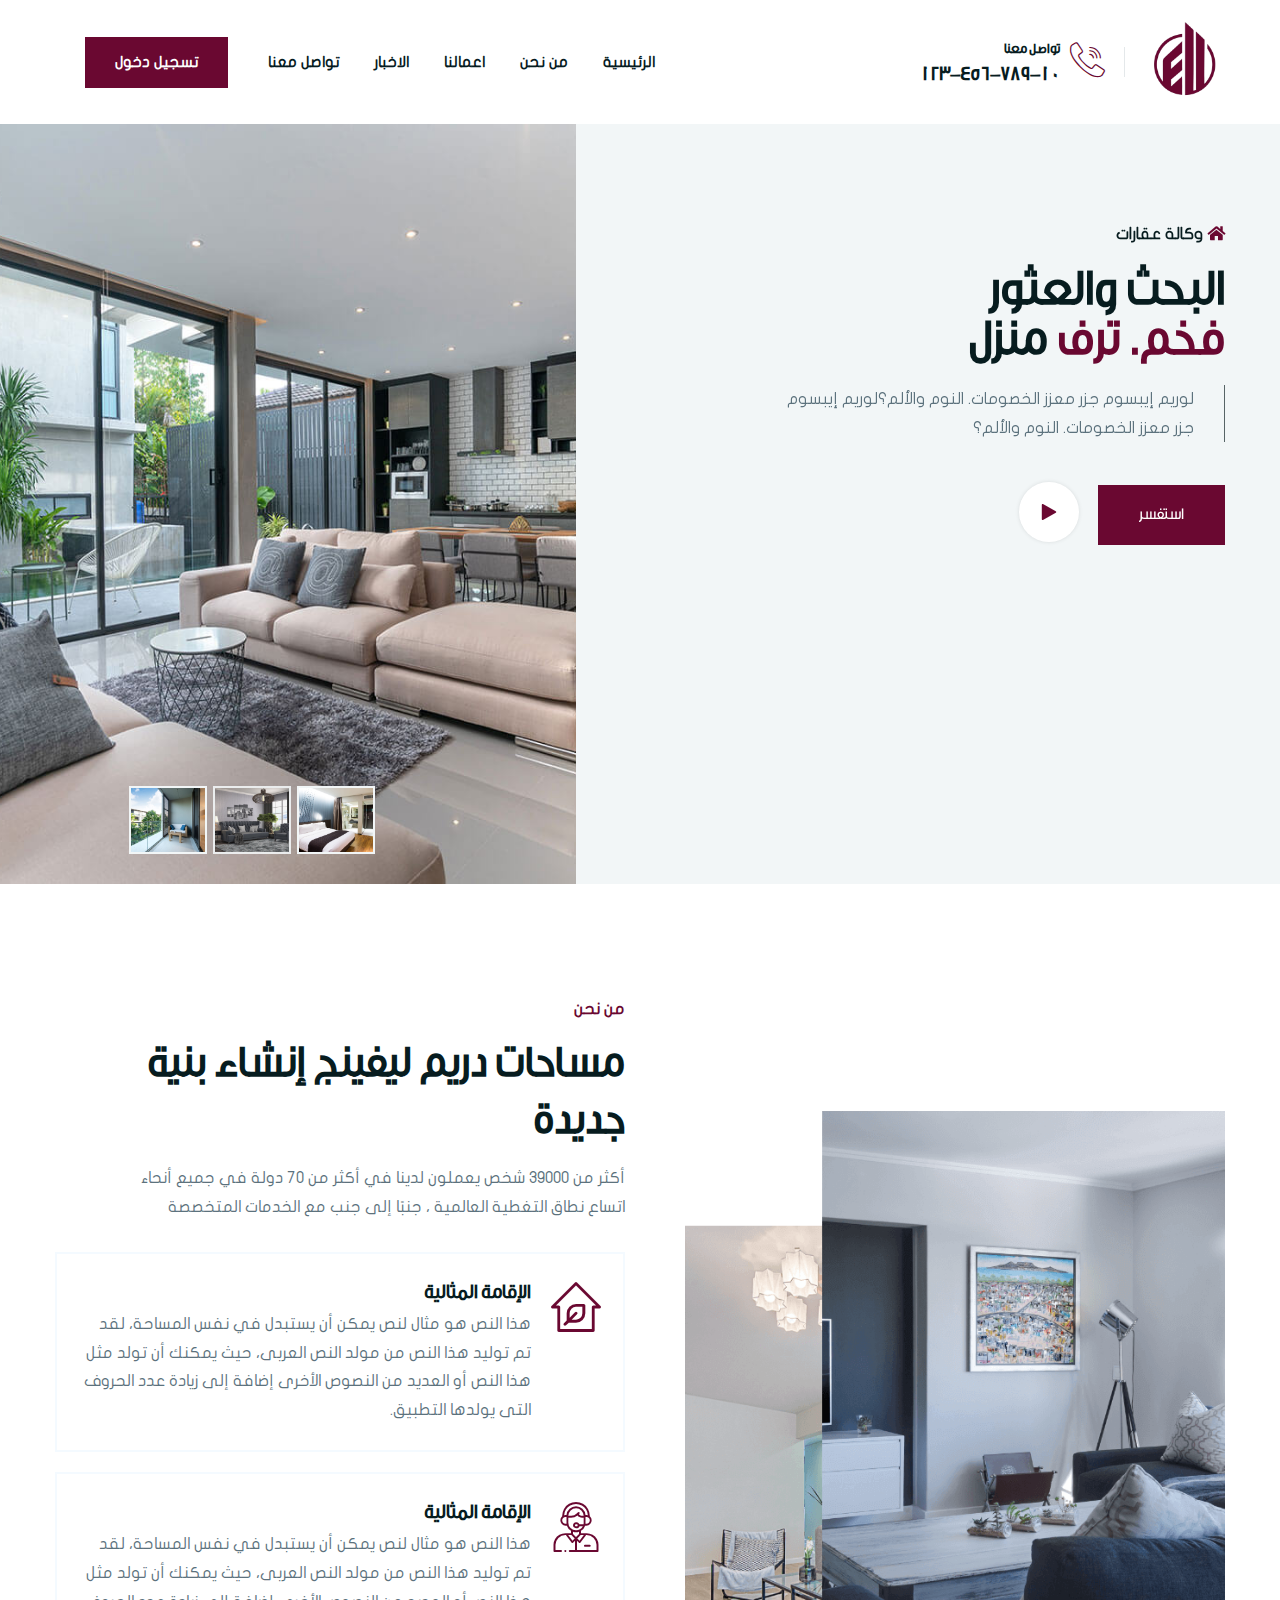
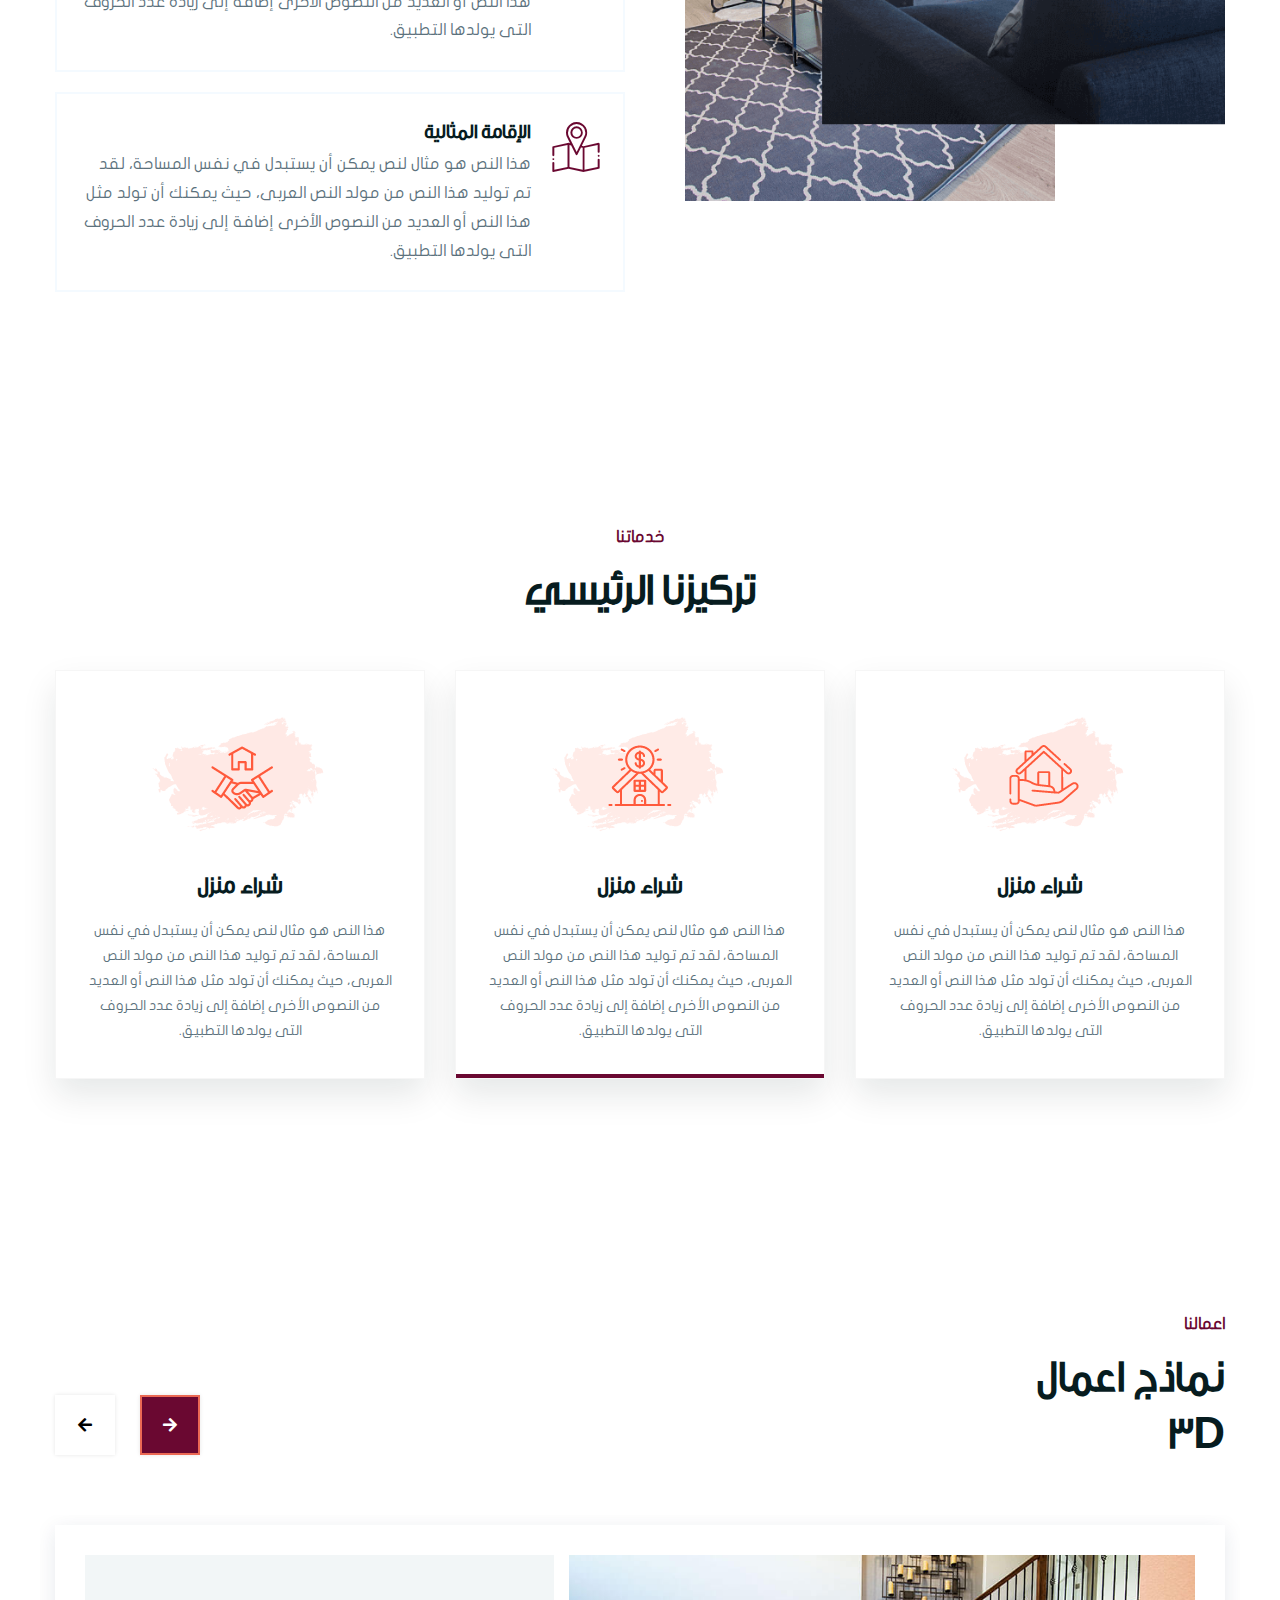
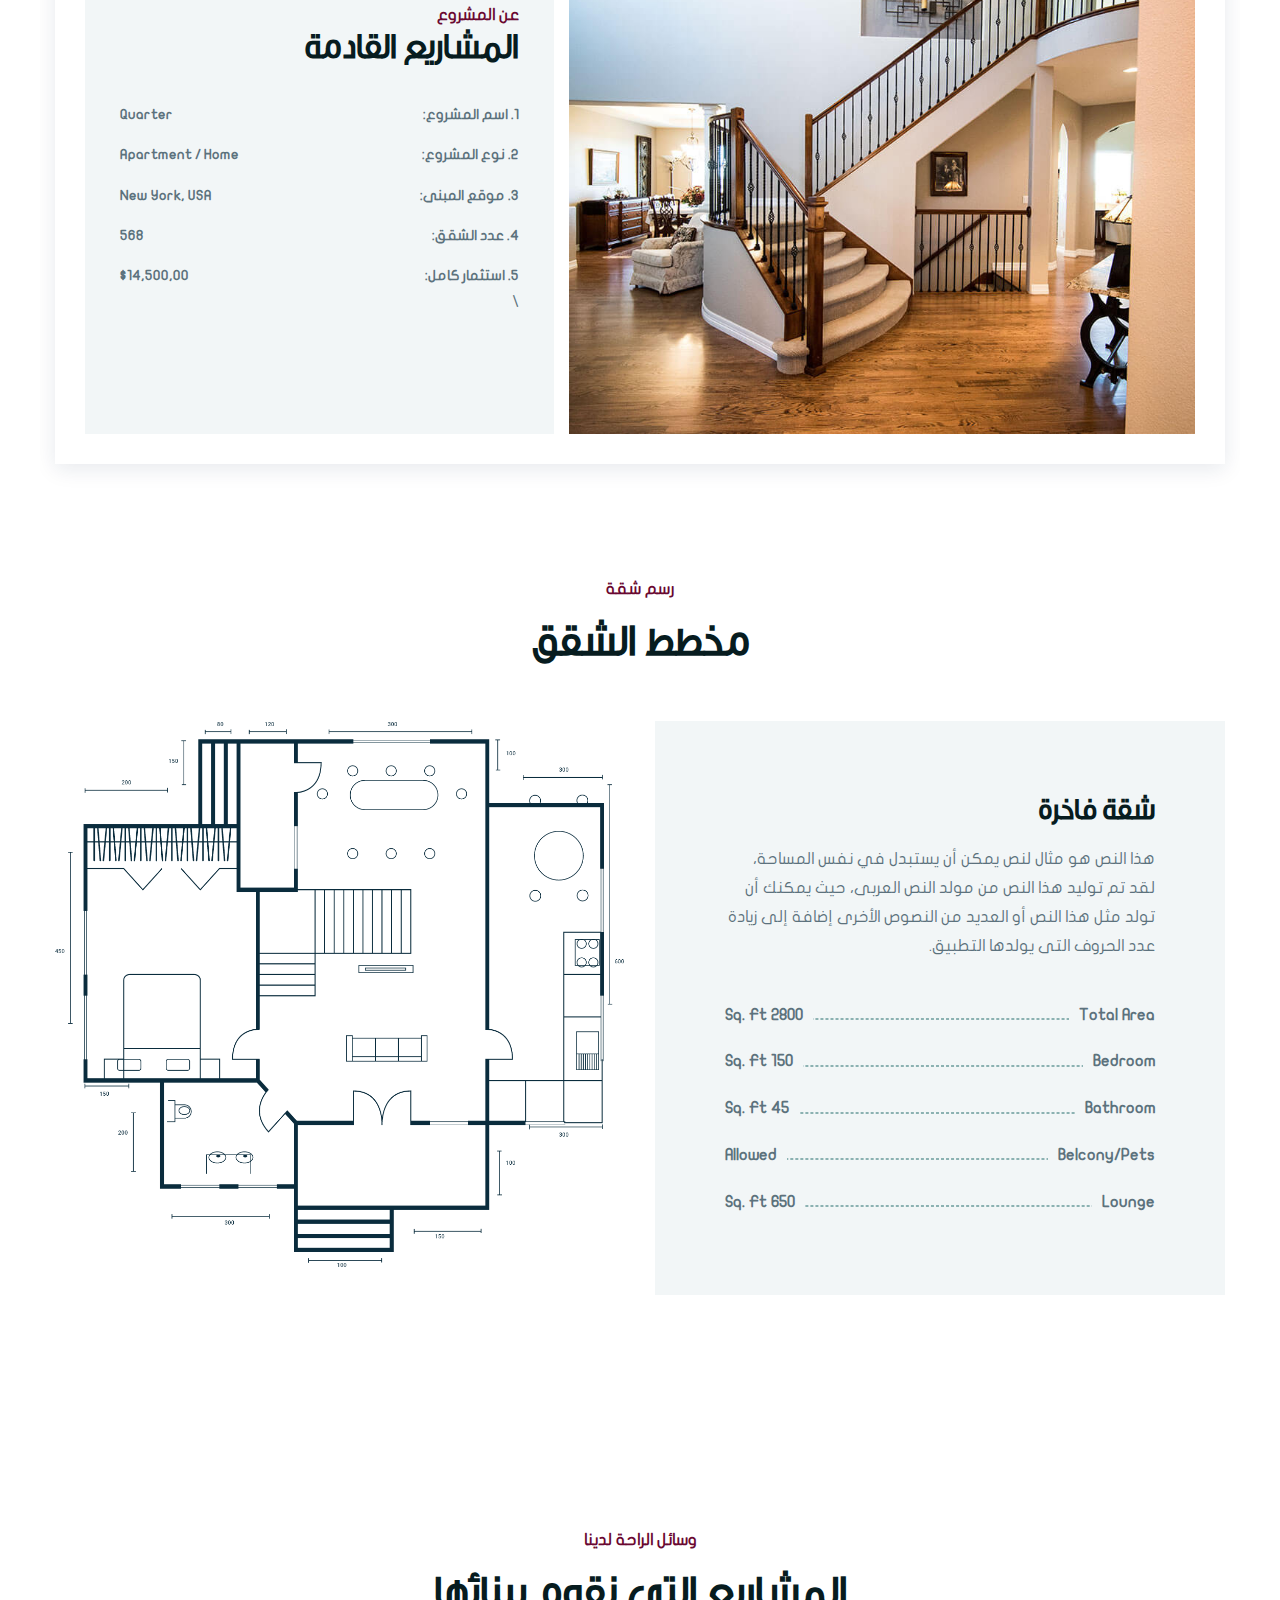
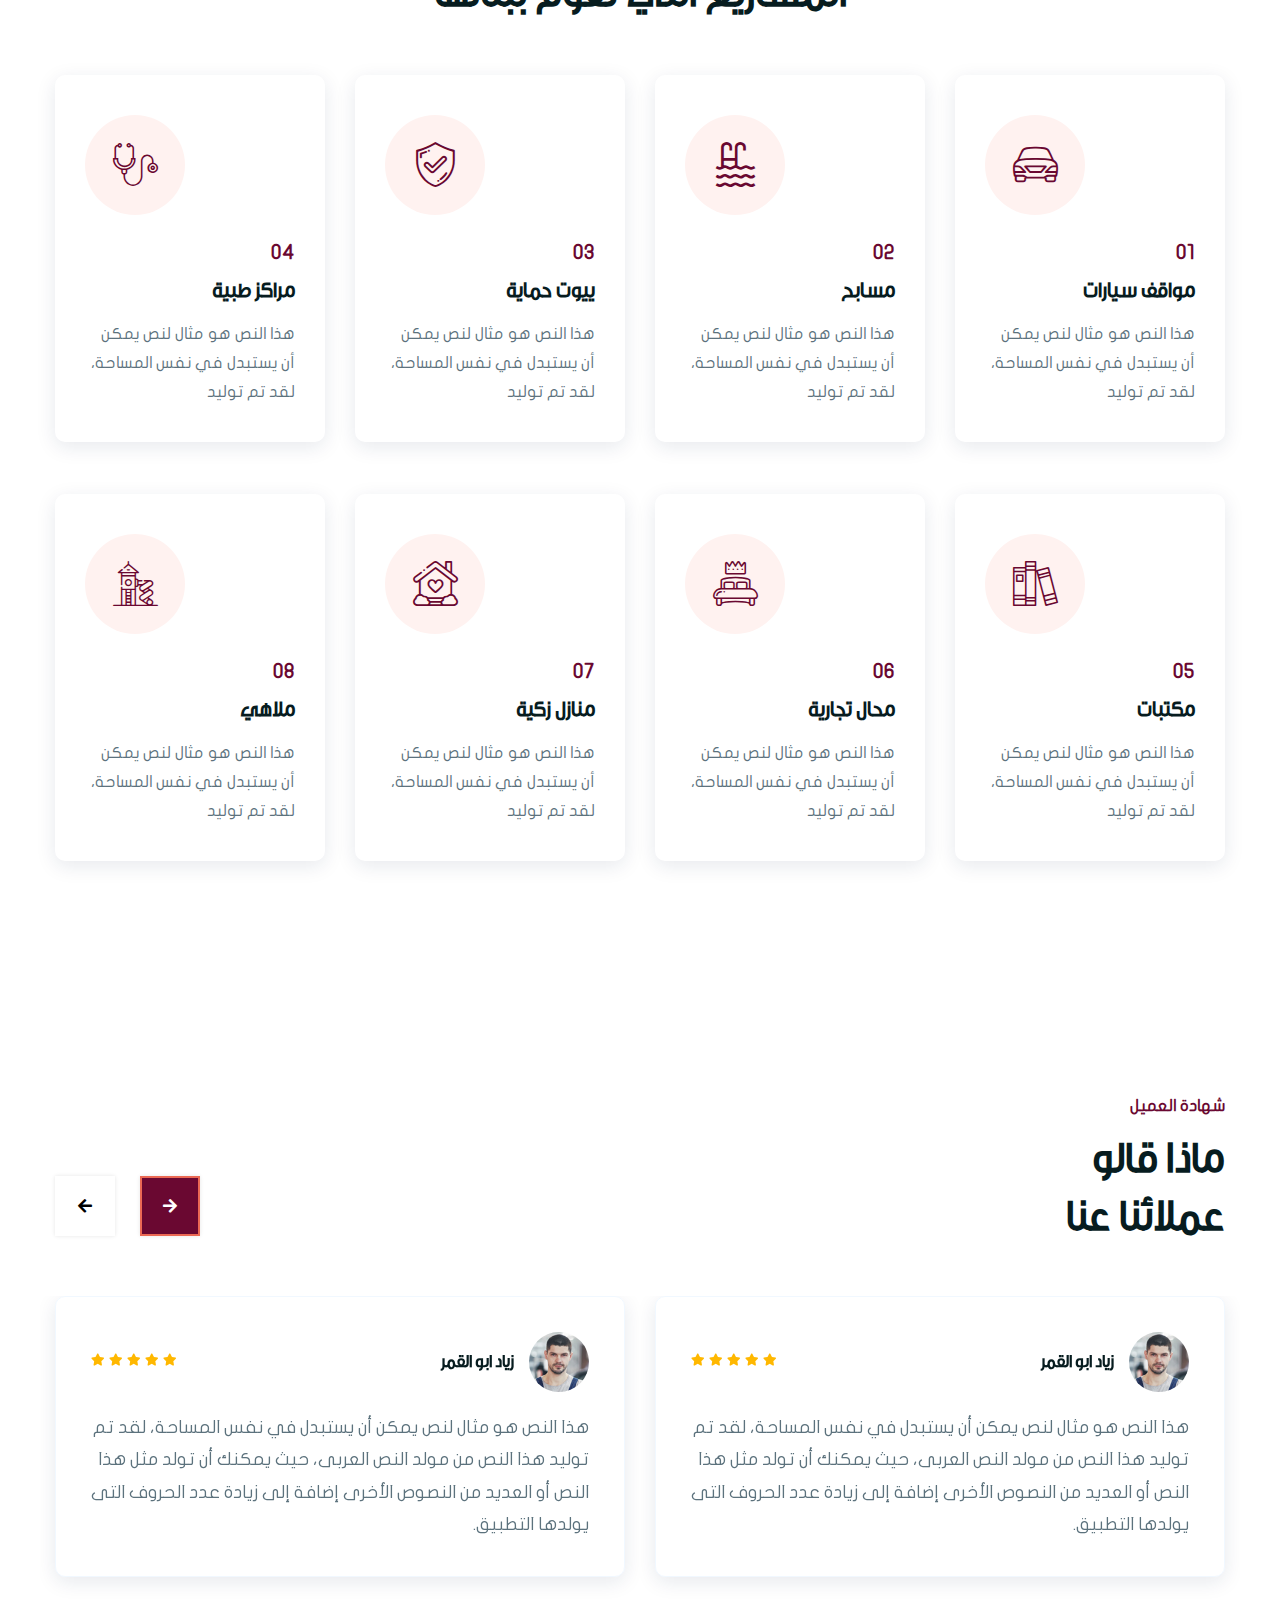
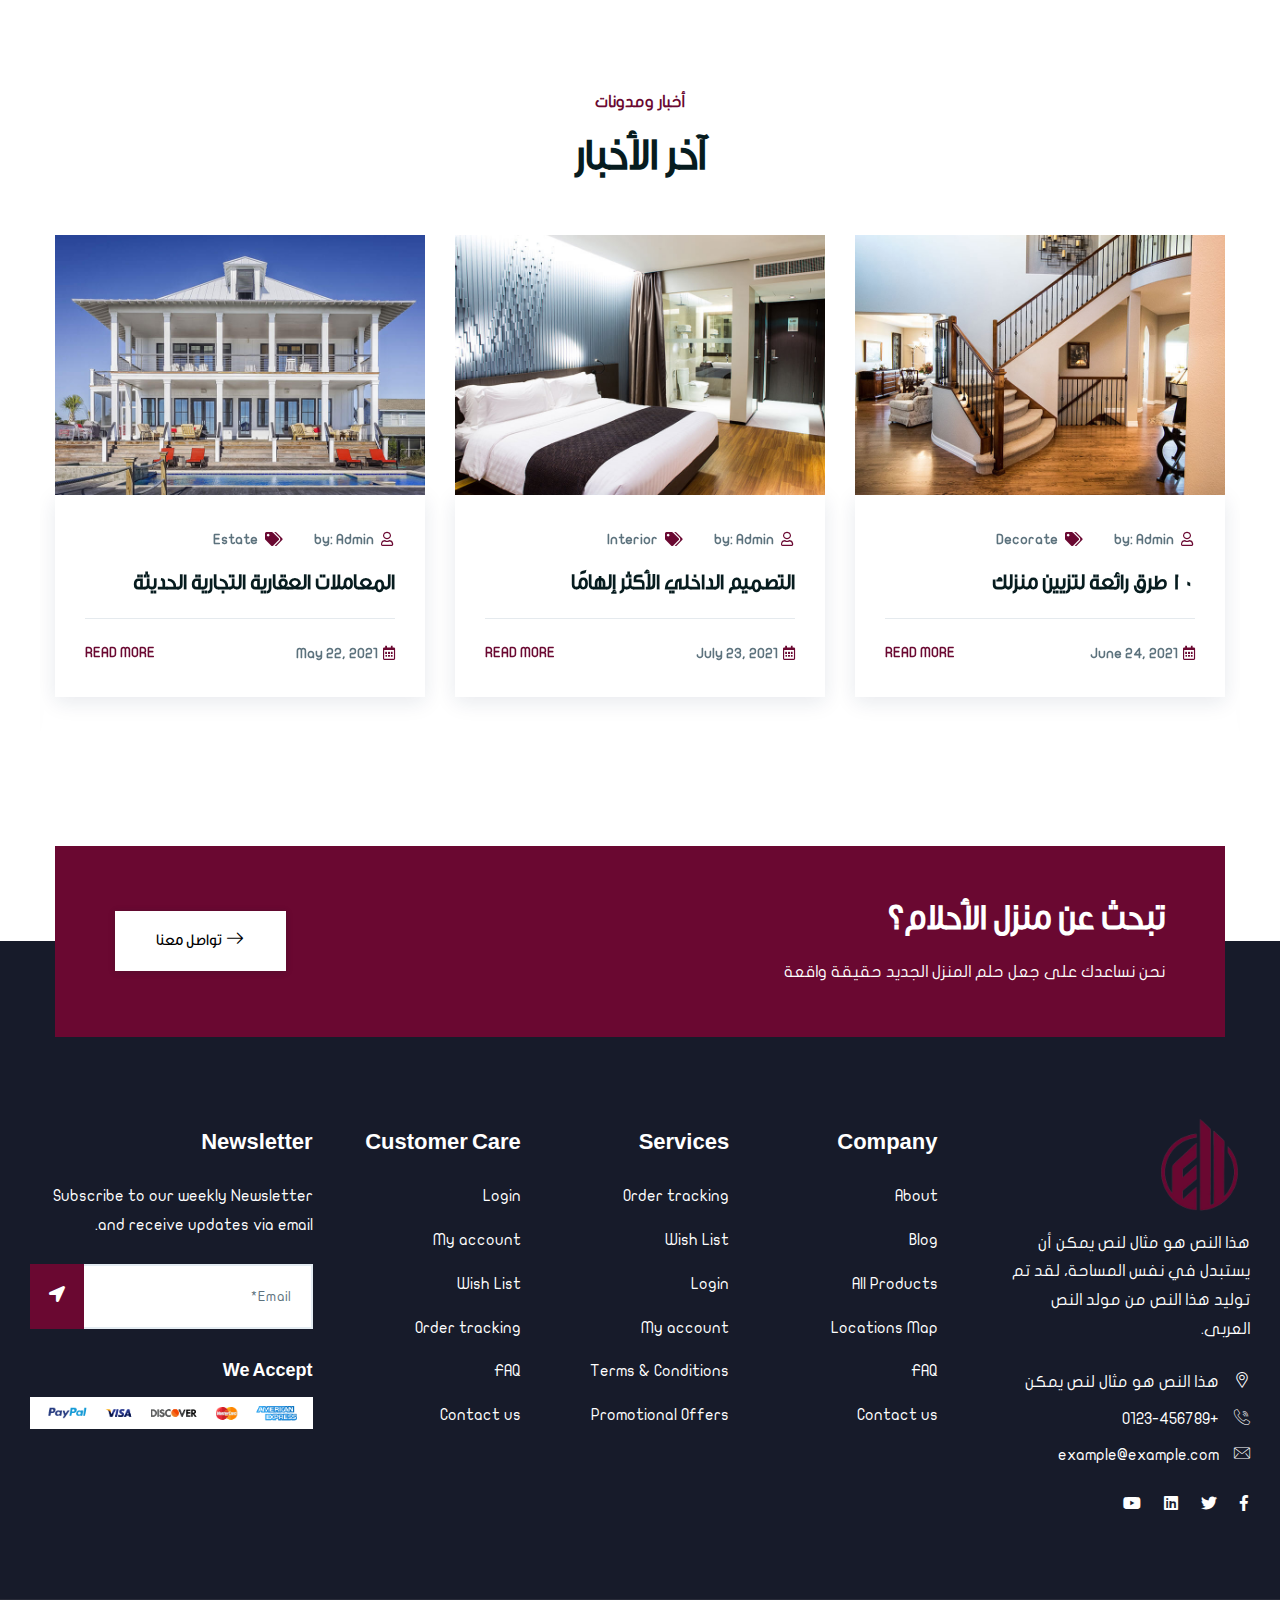
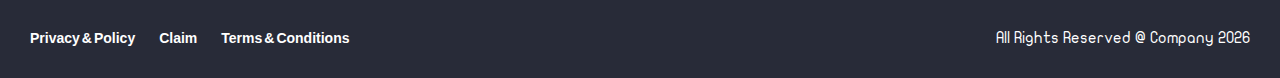
==== index.html @ 985ca004 "first commit" ====
<!doctype html>
<html class="no-js" lang="zxx">

<head>
    <meta charset="utf-8">
    <meta http-equiv="x-ua-compatible" content="ie=edge">
    <title>ادارة المشاريع الهندسية</title>
    <meta name="robots" content="noindex, follow" />
    <meta name="description" content="">
    <meta name="viewport" content="width=device-width, initial-scale=1, shrink-to-fit=no">

    <!-- Place favicon.png in the root directory -->
    <link rel="shortcut icon" href="img/logo.png" type="image/x-icon" />
    <!-- Font Icons css -->
    <link rel="stylesheet" href="css/font-icons.css">
    <!-- plugins css -->
    <link rel="stylesheet" href="css/plugins.css">
    <!-- Main Stylesheet -->
    <link rel="stylesheet" href="css/style.css">
    <!-- Responsive css -->
    <link rel="stylesheet" href="css/responsive.css">
</head>

<body>
    <!--[if lte IE 9]>
        <p class="browserupgrade">You are using an <strong>outdated</strong> browser. Please <a href="https://browsehappy.com/">upgrade your browser</a> to improve your experience and security.</p>
    <![endif]-->

    <!-- Add your site or application content here -->

<!-- Body main wrapper start -->
<div class="body-wrapper">

    <!-- HEADER AREA START (header-5) -->
    <header class="ltn__header-area ltn__header-5 ltn__header-logo-and-mobile-menu-in-mobile ltn__header-transparent--- gradient-color-4---">
        <!-- ltn__header-top-area start -->
        <div class="ltn__header-top-area d-none">
            <div class="container">
                <div class="row">
                    <div class="col-md-7">
                        <div class="ltn__top-bar-menu">
                            <ul>
                                <li><a href="mailto:info@webmail.com?Subject=Flower%20greetings%20to%20you"><i class="icon-mail"></i> info@webmail.com</a></li>
                                <li><a href="locations.html"><i class="icon-placeholder"></i> 15/A, Nest Tower, NYC</a></li>
                            </ul>
                        </div>
                    </div>
                    <div class="col-md-5">
                        <div class="top-bar-right text-right">
                            <div class="ltn__top-bar-menu">
                                <ul>
                                    <li>
                                        <!-- ltn__language-menu -->
                                        <div class="ltn__drop-menu ltn__currency-menu ltn__language-menu">
                                            <ul>
                                                <li><a href="index-2.html#" class="dropdown-toggle"><span class="active-currency">English</span></a>
                                                    <ul>
                                                        <li><a href="index-2.html#">Arabic</a></li>
                                                        <li><a href="index-2.html#">Bengali</a></li>
                                                        <li><a href="index-2.html#">Chinese</a></li>
                                                        <li><a href="index-2.html#">English</a></li>
                                                        <li><a href="index-2.html#">French</a></li>
                                                        <li><a href="index-2.html#">Hindi</a></li>
                                                    </ul>
                                                </li>
                                            </ul>
                                        </div>
                                    </li>
                                    <li>
                                        <!-- ltn__social-media -->
                                        <div class="ltn__social-media">
                                            <ul>
                                                <li><a href="index-2.html#" title="Facebook"><i class="fab fa-facebook-f"></i></a></li>
                                                <li><a href="index-2.html#" title="Twitter"><i class="fab fa-twitter"></i></a></li>
                                                
                                                <li><a href="index-2.html#" title="Instagram"><i class="fab fa-instagram"></i></a></li>
                                                <li><a href="index-2.html#" title="Dribbble"><i class="fab fa-dribbble"></i></a></li>
                                            </ul>
                                        </div>
                                    </li>
                                </ul>
                            </div>
                        </div>
                    </div>
                </div>
            </div>
        </div>
        <!-- ltn__header-top-area end -->
        
        <!-- ltn__header-middle-area start -->
        <div class="ltn__header-middle-area ltn__header-sticky ltn__sticky-bg-white">
            <div class="container">
                <div class="row">
                    <div class="col">
                        <div class="site-logo-wrap">
                            <div class="site-logo">
                                <a href="index.html"><img src="img/logo.png" width="80px" alt="Logo"></a>
                            </div>
                            <div class="get-support clearfix">
                                <div class="get-support-icon">
                                    <i class="icon-call"></i>
                                </div>
                                <div class="get-support-info">
                                    <h6>تواصل معنا</h6>
                                    <h4><a href="tel:+123456789">123-456-789-10</a></h4>
                                </div>
                            </div>
                        </div>
                    </div>
                    <div class="col header-menu-column">
                        <div class="header-menu d-none d-xl-block">
                            <nav>
                                <div class="ltn__main-menu">
                                    <ul>
                                        <li><a href="index-2.html#">الرئيسية</a>
                                         
                                        </li>
                                        <li><a href="index-2.html#">من نحن</a>
                                    
                                        </li>
                                        <li><a href="index-2.html#">اعمالنا</a>
                                    
                                        </li>
                                        <li><a href="index-2.html#">الاخبار</a>
                                            <ul>
                                                <li><a href="blog.html">News</a></li>
                                                <li><a href="blog-grid.html">News Grid</a></li>
                                                <li><a href="blog-left-sidebar.html">News Left sidebar</a></li>
                                                <li><a href="blog-right-sidebar.html">News Right sidebar</a></li>
                                                <li><a href="blog-details.html">News details</a></li>
                                            </ul>
                                        </li>

                                    
                                        <li><a href="contact.html">تواصل معنا</a></li>
                                        <li class="special-link">
                                            <a href="add-listing.html">تسجيل دخول</a>
                                        </li>
                                    </ul>
                                </div>
                            </nav>
                        </div>
                    </div>
                    <div class="ltn__header-options ltn__header-options-2 ">
                        <!-- Mobile Menu Button -->
                        <div class="mobile-menu-toggle d-xl-none">
                            <a href="index-2.html#ltn__utilize-mobile-menu" class="ltn__utilize-toggle">
                                <svg viewBox="0 0 800 600">
                                    <path d="M300,220 C300,220 520,220 540,220 C740,220 640,540 520,420 C440,340 300,200 300,200" id="top"></path>
                                    <path d="M300,320 L540,320" id="middle"></path>
                                    <path d="M300,210 C300,210 520,210 540,210 C740,210 640,530 520,410 C440,330 300,190 300,190" id="bottom" transform="translate(480, 320) scale(1, -1) translate(-480, -318) "></path>
                                </svg>
                            </a>
                        </div>
                    </div>
                </div>
            </div>
        </div>
        <!-- ltn__header-middle-area end -->
    </header>
    <!-- HEADER AREA END -->



    <!-- Utilize Mobile Menu Start -->
    <div id="ltn__utilize-mobile-menu" class="ltn__utilize ltn__utilize-mobile-menu">
        <div class="ltn__utilize-menu-inner ltn__scrollbar">
            <div class="ltn__utilize-menu-head">
                <div class="site-logo">
                    <a href="index.html"><img src="img/logo.png" alt="Logo"></a>
                </div>
                <button class="ltn__utilize-close">×</button>
            </div>
            <div class="ltn__utilize-menu-search-form">
                <form action="#">
                    <input type="text" placeholder="Search...">
                    <button><i class="fas fa-search"></i></button>
                </form>
            </div>
            <div class="ltn__utilize-menu">
                <ul>
                    <li><a href="index-2.html#">Home</a>
                        <ul class="sub-menu">
                            <li><a href="index.html">Home Style 01</a></li>
                            <li><a href="index-2.html">Home Style 02</a></li>
                            <li><a href="index-3.html">Home Style 03</a></li>
                            <li><a href="index-4.html">Home Style 04</a></li>
                            <li><a href="index-5.html">Home Style 05  <span class="menu-item-badge">video</span></a></li>
                            <li><a href="index-6.html">Home Style 06</a></li>
                            <li><a href="index-7.html">Home Style 07</a></li>
                            <li><a href="index-8.html">Home Style 08</a></li>
                            <li><a href="index-9.html">Home Style 09</a></li>
                            <li><a href="index-10.html">Home Style 10 <span class="menu-item-badge">Map</span></a></li>
                            <li><a href="index-11.html">Home Style 11</a></li>
                        </ul>
                    </li>
                    <li><a href="index-2.html#">About</a>
                        <ul class="sub-menu">
                            <li><a href="about.html">About</a></li>
                            <li><a href="service.html">Services</a></li>
                            <li><a href="service-details.html">Service Details</a></li>
                            <li><a href="portfolio.html">Portfolio</a></li>
                            <li><a href="portfolio-2.html">Portfolio - 02</a></li>
                            <li><a href="portfolio-details.html">Portfolio Details</a></li>
                            <li><a href="team.html">Team</a></li>
                            <li><a href="team-details.html">Team Details</a></li>
                            <li><a href="faq.html">FAQ</a></li>
                            <li><a href="locations.html">Google Map Locations</a></li>
                        </ul>
                    </li>
                    <li><a href="index-2.html#">Shop</a>
                        <ul class="sub-menu">
                            <li><a href="shop.html">Shop</a></li>
                            <li><a href="shop-grid.html">Shop Grid</a></li>
                            <li><a href="shop-left-sidebar.html">Shop Left sidebar</a></li>
                            <li><a href="shop-right-sidebar.html">Shop right sidebar</a></li>
                            <li><a href="product-details.html">Shop details </a></li>
                            <li><a href="cart.html">Cart</a></li>
                            <li><a href="wishlist.html">Wishlist</a></li>
                            <li><a href="checkout.html">Checkout</a></li>
                            <li><a href="order-tracking.html">Order Tracking</a></li>
                            <li><a href="account.html">My Account</a></li>
                            <li><a href="login.html">Sign in</a></li>
                            <li><a href="register.html">Register</a></li>
                        </ul>
                    </li>
                    <li><a href="index-2.html#">News</a>
                        <ul class="sub-menu">
                            <li><a href="blog.html">News</a></li>
                            <li><a href="blog-grid.html">News Grid</a></li>
                            <li><a href="blog-left-sidebar.html">News Left sidebar</a></li>
                            <li><a href="blog-right-sidebar.html">News Right sidebar</a></li>
                            <li><a href="blog-details.html">News details</a></li>
                        </ul>
                    </li>
                    <li><a href="index-2.html#">Pages</a>
                        <ul class="sub-menu">
                            <li><a href="about.html">About</a></li>
                            <li><a href="service.html">Services</a></li>
                            <li><a href="service-details.html">Service Details</a></li>
                            <li><a href="portfolio.html">Portfolio</a></li>
                            <li><a href="portfolio-2.html">Portfolio - 02</a></li>
                            <li><a href="portfolio-details.html">Portfolio Details</a></li>
                            <li><a href="team.html">Team</a></li>
                            <li><a href="team-details.html">Team Details</a></li>
                            <li><a href="faq.html">FAQ</a></li>
                            <li><a href="history.html">History</a></li>
                            <li><a href="add-listing.html">Add Listing</a></li>
                            <li><a href="locations.html">Google Map Locations</a></li>
                            <li><a href="404.html">404</a></li>
                            <li><a href="contact.html">Contact</a></li>
                            <li><a href="coming-soon.html">Coming Soon</a></li>
                        </ul>
                    </li>
                    <li><a href="contact.html">Contact</a></li>
                </ul>
            </div>
            <div class="ltn__utilize-buttons ltn__utilize-buttons-2">
                <ul>
                    <li>
                        <a href="account.html" title="My Account">
                            <span class="utilize-btn-icon">
                                <i class="far fa-user"></i>
                            </span>
                            My Account
                        </a>
                    </li>
                    <li>
                        <a href="wishlist.html" title="Wishlist">
                            <span class="utilize-btn-icon">
                                <i class="far fa-heart"></i>
                                <sup>3</sup>
                            </span>
                            Wishlist
                        </a>
                    </li>
                    <li>
                        <a href="cart.html" title="Shoping Cart">
                            <span class="utilize-btn-icon">
                                <i class="fas fa-shopping-cart"></i>
                                <sup>5</sup>
                            </span>
                            Shoping Cart
                        </a>
                    </li>
                </ul>
            </div>
            <div class="ltn__social-media-2">
                <ul>
                    <li><a href="index-2.html#" title="Facebook"><i class="fab fa-facebook-f"></i></a></li>
                    <li><a href="index-2.html#" title="Twitter"><i class="fab fa-twitter"></i></a></li>
                    <li><a href="index-2.html#" title="Linkedin"><i class="fab fa-linkedin"></i></a></li>
                    <li><a href="index-2.html#" title="Instagram"><i class="fab fa-instagram"></i></a></li>
                </ul>
            </div>
        </div>
    </div>
    <!-- Utilize Mobile Menu End -->

    <div class="ltn__utilize-overlay"></div>

    <!-- SLIDER AREA START (slider-11) -->
    <div class="ltn__slider-area ltn__slider-11  ltn__slider-11-slide-item-count-show--- ltn__slider-11-pagination-count-show--- section-bg-1">
        <div class="ltn__slider-11-inner">
            <div class="ltn__slider-11-active">
                <!-- slide-item -->
                <div class="ltn__slide-item ltn__slide-item-2 ltn__slide-item-3-normal ltn__slide-item-3 ltn__slide-item-11">
                    <div class="ltn__slide-item-inner">
                        <div class="container">
                            <div class="row">
                                <div class="col-lg-12 align-self-center">
                                    <div class="slide-item-info">
                                        <div class="slide-item-info-inner ltn__slide-animation">
                                            <div class="slide-video mb-50 d-none">
                                                <a class="ltn__video-icon-2 ltn__video-icon-2-border" href="https://www.youtube.com/embed/tlThdr3O5Qo" data-rel="lightcase:myCollection">
                                                    <i class="fa fa-play"></i>
                                                </a>
                                            </div>
                                            <h6 class="slide-sub-title white-color--- animated"><span><i class="fas fa-home"></i></span> وكالة عقارات</h6>
                                            <h1 class="slide-title animated ">البحث والعثور <br><span>فخم. ترف</span> منزل</h1>
                                            <div class="slide-brief animated">
                                                <p>لوريم إيبسوم جزر معزز الخصومات. النوم والألم؟لوريم إيبسوم جزر معزز الخصومات. النوم والألم؟</p>
                                            </div>
                                            <div class="btn-wrapper animated">
                                                <a href="about.html" class="theme-btn-1 btn btn-effect-1">استفسر</a>
                                                <a class="ltn__video-play-btn bg-white" href="https://www.youtube.com/embed/HnbMYzdjuBs?autoplay=1&showinfo=0" data-rel="lightcase">
                                                    <i class="icon-play  ltn__secondary-color"></i>
                                                </a>
                                            </div>
                                        </div>
                                    </div>
                                    <div class="slide-item-img">
                                        <img src="img/slider/61.jpg" alt="#">
                                    </div>
                                </div>
                            </div>
                        </div>
                    </div>
                </div>
                <!-- slide-item -->
                <div class="ltn__slide-item ltn__slide-item-2 ltn__slide-item-3-normal ltn__slide-item-3 ltn__slide-item-11">
                    <div class="ltn__slide-item-inner">
                        <div class="container">
                            <div class="row">
                                <div class="col-lg-12 align-self-center">
                                    <div class="slide-item-info">
                                        <div class="slide-item-info-inner ltn__slide-animation">
                                            <div class="slide-video mb-50 d-none">
                                                <a class="ltn__video-icon-2 ltn__video-icon-2-border" href="https://www.youtube.com/embed/tlThdr3O5Qo" data-rel="lightcase:myCollection">
                                                    <i class="fa fa-play"></i>
                                                </a>
                                            </div>
                                            <h6 class="slide-sub-title white-color--- animated"><span><i class="fas fa-home"></i></span> وكالة عقارات</h6>
                                            <h1 class="slide-title animated ">ابحث عن حلمك <br> البيت من قبلنا</h1>
                                            <div class="slide-brief animated">
                                                <p>لوريم إيبسوم جزر معزز الخصومات. النوم والألم؟لوريم إيبسوم جزر معزز الخصومات. النوم والألم؟</p>
                                            </div>
                                            <div class="btn-wrapper animated">
                                                <a href="service.html" class="theme-btn-1 btn btn-effect-1">خدماتنا</a>
                                                <a href="about.html" class="btn btn-transparent btn-effect-3">يتعلم أكثر</a>
                                            </div>
                                        </div>
                                    </div>
                                    <div class="slide-item-img">
                                        <img src="img/slider/62.jpg" alt="#">
                                    </div>
                                </div>
                            </div>
                        </div>
                    </div>
                </div>
                <!-- slide-item -->
                <div class="ltn__slide-item ltn__slide-item-2 ltn__slide-item-3-normal ltn__slide-item-3 ltn__slide-item-11">
                    <div class="ltn__slide-item-inner">
                        <div class="container">
                            <div class="row">
                                <div class="col-lg-12 align-self-center">
                                    <div class="slide-item-info">
                                        <div class="slide-item-info-inner ltn__slide-animation">
                                            <div class="slide-video mb-50 d-none">
                                                <a class="ltn__video-icon-2 ltn__video-icon-2-border" href="https://www.youtube.com/embed/tlThdr3O5Qo" data-rel="lightcase:myCollection">
                                                    <i class="fa fa-play"></i>
                                                </a>
                                            </div>
                                            <h6 class="slide-sub-title white-color--- animated"><span><i class="fas fa-home"></i></span> وكالة عقارات</h6>
                                            <h1 class="slide-title animated ">ابحث عن حلمك <br> البيت من قبلنا</h1>
                                            <div class="slide-brief animated">
                                                <p>لوريم إيبسوم جزر معزز الخصومات. النوم والألم؟لوريم إيبسوم جزر معزز الخصومات. النوم والألم؟</p>
                                            </div>
                                            <div class="btn-wrapper animated">
                                                <a href="service.html" class="theme-btn-1 btn btn-effect-1">خدماتنا</a>
                                                <a href="about.html" class="btn btn-transparent btn-effect-3">يتعلم أكثر</a>
                                            </div>
                                        </div>
                                    </div>
                                    <div class="slide-item-img">
                                        <img src="img/slider/63.jpg" alt="#">
                                    </div>
                                </div>
                            </div>
                        </div>
                    </div>
                </div>
                <!-- slide-item -->
                <div class="ltn__slide-item ltn__slide-item-2 ltn__slide-item-3-normal ltn__slide-item-3 ltn__slide-item-11">
                    <div class="ltn__slide-item-inner">
                        <div class="container">
                            <div class="row">
                                <div class="col-lg-12 align-self-center">
                                    <div class="slide-item-info">
                                        <div class="slide-item-info-inner ltn__slide-animation">
                                            <div class="slide-video mb-50 d-none">
                                                <a class="ltn__video-icon-2 ltn__video-icon-2-border" href="https://www.youtube.com/embed/tlThdr3O5Qo" data-rel="lightcase:myCollection">
                                                    <i class="fa fa-play"></i>
                                                </a>
                                            </div>
                                            <h6 class="slide-sub-title white-color--- animated"><span><i class="fas fa-home"></i></span> Real Estate Agency</h6>
                                            <h1 class="slide-title animated ">Find Your Dream <br> House By Us</h1>
                                            <div class="slide-brief animated">
                                                <p>Lorem ipsum dolor sit amet, consectetur adipisicing elit, sed do eiusmod tempor incididunt ut labore.</p>
                                            </div>
                                            <div class="btn-wrapper animated">
                                                <a href="service.html" class="theme-btn-1 btn btn-effect-1">خدماتنا</a>
                                                <a href="about.html" class="btn btn-transparent btn-effect-3">يتعلم أكثر</a>
                                            </div>
                                        </div>
                                    </div>
                                    <div class="slide-item-img">
                                        <img src="img/slider/64.jpg" alt="#">
                                    </div>
                                </div>
                            </div>
                        </div>
                    </div>
                </div>
            </div>
            <!-- slider-4-pagination -->
            <div class="ltn__slider-11-pagination-count">
                <span class="count"></span>
                <span class="total"></span>
            </div>
            <!-- slider-sticky-icon -->
            <div class="slider-sticky-icon-2">
                <ul>
                    <li><a href="index-2.html#" title="Facebook"><i class="fab fa-facebook-f"></i></a></li>
                    <li><a href="index-2.html#" title="Twitter"><i class="fab fa-twitter"></i></a></li>
                    <li><a href="index-2.html#" title="Linkedin"><i class="fab fa-linkedin"></i></a></li>
                </ul>
            </div>
            <!-- slider-4-img-slide-arrow -->
            <div class="ltn__slider-11-img-slide-arrow">
                <div class="ltn__slider-11-img-slide-arrow-inner">
                    <div class="ltn__slider-11-img-slide-arrow-active">
                        <div class="image-slide-item">
                            <img src="img/slider/61.jpg" alt="Flower Image">
                        </div>
                        <div class="image-slide-item">
                            <img src="img/slider/62.jpg" alt="Flower Image">
                        </div>
                        <div class="image-slide-item">
                            <img src="img/slider/63.jpg" alt="Flower Image">
                        </div>
                        <div class="image-slide-item">
                            <img src="img/slider/64.jpg" alt="Flower Image">
                        </div>
                    </div>
                    <!-- slider-4-slide-item-count -->
                    <div class="ltn__slider-11-slide-item-count">
                        <span class="count"></span>
                        <span class="total"></span>
                    </div>
                </div>
            </div>

        </div>
    </div>
    <!-- SLIDER AREA END -->

    <!-- ABOUT US AREA START -->
    <div class="ltn__about-us-area pt-115 pb-100 ">
        <div class="container">
            <div class="row">
                <div class="col-lg-6 align-self-center">
                    <div class="about-us-img-wrap about-img-left">
                        <img src="img/others/11.png" alt="About Us Image">
                    
                    </div>
                </div>
                <div class="col-lg-6 align-self-center">
                    <div class="about-us-info-wrap">
                        <div class="section-title-area ltn__section-title-2--- mb-30">
                            <h6 class="section-subtitle section-subtitle-2--- ltn__secondary-color">من نحن</h6>
                            <h1 class="section-title">مساحات دريم ليفينج
                                إنشاء بنية جديدة</h1>
                            <p>أكثر من 39000 شخص يعملون لدينا في أكثر من 70 دولة في جميع أنحاء
                                اتساع نطاق التغطية العالمية ، جنبًا إلى جنب مع الخدمات المتخصصة</p>
                        </div>                        
                        <div class="ltn__feature-item ltn__feature-item-3">
                            <div class="ltn__feature-icon">
                                <span><i class="flaticon-house-4"></i></span>
                            </div>
                            <div class="ltn__feature-info">
                                <h4><a href="service-details.html">الإقامة المثالية</a></h4>
                                <p>هذا النص هو مثال لنص يمكن أن يستبدل في نفس المساحة، لقد تم توليد هذا النص من مولد النص العربى، حيث يمكنك أن تولد مثل هذا النص أو العديد من النصوص الأخرى إضافة إلى زيادة عدد الحروف التى يولدها التطبيق.</p>
                            </div>
                        </div>
                        <div class="ltn__feature-item ltn__feature-item-3">
                            <div class="ltn__feature-icon">
                                <span><i class="flaticon-call-center-agent"></i></span>
                            </div>
                            <div class="ltn__feature-info">
                                <h4><a href="service-details.html">الإقامة المثالية</a></h4>
                                <p>هذا النص هو مثال لنص يمكن أن يستبدل في نفس المساحة، لقد تم توليد هذا النص من مولد النص العربى، حيث يمكنك أن تولد مثل هذا النص أو العديد من النصوص الأخرى إضافة إلى زيادة عدد الحروف التى يولدها التطبيق.</p>
                           </div>
                        </div>
                        <div class="ltn__feature-item ltn__feature-item-3">
                            <div class="ltn__feature-icon">
                                <span><i class="flaticon-maps-and-location"></i></span>
                            </div>
                            <div class="ltn__feature-info">
                                <h4><a href="service-details.html">الإقامة المثالية</a></h4>
                                <p>هذا النص هو مثال لنص يمكن أن يستبدل في نفس المساحة، لقد تم توليد هذا النص من مولد النص العربى، حيث يمكنك أن تولد مثل هذا النص أو العديد من النصوص الأخرى إضافة إلى زيادة عدد الحروف التى يولدها التطبيق.</p>
                           </div>
                        </div>
                    </div>
                </div>
            </div>
        </div>
    </div>
    <!-- ABOUT US AREA END -->


    <!-- FEATURE AREA START ( Feature - 6) -->
    <div class="ltn__feature-area section-bg-1--- pt-115 pb-90 mb-120---">
        <div class="container">
            <div class="row">
                <div class="col-lg-12">
                    <div class="section-title-area ltn__section-title-2--- text-center">
                        <h6 class="section-subtitle section-subtitle-2--- ltn__secondary-color">خدماتنا</h6>
                        <h1 class="section-title">تركيزنا الرئيسي</h1>
                    </div>
                </div>
            </div>
            <div class="row ltn__custom-gutter---  justify-content-center">
                <div class="col-lg-4 col-sm-6 col-12">
                    <div class="ltn__feature-item ltn__feature-item-6 text-center bg-white  box-shadow-1">
                        <div class="ltn__feature-icon">
                            <!-- <span><i class="flaticon-house"></i></span> -->
                            <img src="img/icons/icon-img/21.png" alt="#">
                        </div>
                        <div class="ltn__feature-info">
                            <h3><a href="service-details.html">شراء منزل</a></h3>
                            <p>هذا النص هو مثال لنص يمكن أن يستبدل في نفس المساحة، لقد تم توليد هذا النص من مولد النص العربى، حيث يمكنك أن تولد مثل هذا النص أو العديد من النصوص الأخرى إضافة إلى زيادة عدد الحروف التى يولدها التطبيق.</p>
                        </div>
                    </div>
                </div>
                <div class="col-lg-4 col-sm-6 col-12">
                    <div class="ltn__feature-item ltn__feature-item-6 text-center bg-white  box-shadow-1 active">
                        <div class="ltn__feature-icon">
                            <!-- <span><i class="flaticon-house-3"></i></span> -->
                            <img src="img/icons/icon-img/22.png" alt="#">
                        </div>
                        <div class="ltn__feature-info">
                            <h3><a href="service-details.html">شراء منزل</a></h3>
                            <p>هذا النص هو مثال لنص يمكن أن يستبدل في نفس المساحة، لقد تم توليد هذا النص من مولد النص العربى، حيث يمكنك أن تولد مثل هذا النص أو العديد من النصوص الأخرى إضافة إلى زيادة عدد الحروف التى يولدها التطبيق.</p>
                       </div>
                    </div>
                </div>
                <div class="col-lg-4 col-sm-6 col-12">
                    <div class="ltn__feature-item ltn__feature-item-6 text-center bg-white  box-shadow-1">
                        <div class="ltn__feature-icon">
                            <!-- <span><i class="flaticon-deal-1"></i></span> -->
                            <img src="img/icons/icon-img/23.png" alt="#">
                        </div>
                        <div class="ltn__feature-info">
                            <h3><a href="service-details.html">شراء منزل</a></h3>
                            <p>هذا النص هو مثال لنص يمكن أن يستبدل في نفس المساحة، لقد تم توليد هذا النص من مولد النص العربى، حيث يمكنك أن تولد مثل هذا النص أو العديد من النصوص الأخرى إضافة إلى زيادة عدد الحروف التى يولدها التطبيق.</p>
                       </div>
                    </div>
                </div>
            </div>
        </div>
    </div>
    <!-- FEATURE AREA END -->

    <!-- UPCOMING PROJECT AREA START -->
    <div class="ltn__upcoming-project-area section-bg-1--- bg-image-top pt-115 pb-65" data-bg="img/bg/22.jpg">
        <div class="container">
      
            
            <div class="row">
                  
         

                <div class="col-lg-12">
                    <div class="section-title-area ltn__section-title-2--- text-center---">
                        <h6 class="section-subtitle section-subtitle-2--- ltn__secondary-color">اعمالنا</h6>
                        <h1 class="section-title">نماذج اعمال <br>
                            3D</h1>
                    </div>
                </div>
            </div>
            <div class="row ltn__upcoming-project-slider-1-active slick-arrow-3">
                <!-- upcoming-project-item -->
                <div class="col-lg-12">
                    <div class="ltn__upcoming-project-item">
                        <div class="row">
                            <div class="col-lg-7">
                                <div class="ltn__upcoming-project-img">
                                    <img src="img/product-3/3.jpg" alt="#">
                                </div>
                            </div>
                            <div class="col-lg-5 section-bg-1">
                                <div class="ltn__upcoming-project-info ltn__menu-widget">
                                    <h6 class="section-subtitle ltn__secondary-color mb-0">عن المشروع</h6>
                                    <h1 class="mb-30">المشاريع القادمة</h1>
                                    <ul class="mt">
                                        <li>1. اسم المشروع: <span>Quarter</span></li>
                                        <li>2. نوع المشروع: <span>Apartment / Home</span></li>
                                        <li>3. موقع المبنى: <span>New York, USA</span></li>
                                        <li>4. عدد الشقق: <span>568</span></li>
                                        <li>5. استثمار كامل: <span>$14,500,00</span></li>
                                    </ul>
                                   \
                                </div>
                            </div>
                        </div>
                    </div>
                </div>
                <!-- upcoming-project-item -->
                <div class="col-lg-12">
                    <div class="ltn__upcoming-project-item">
                        <div class="row">
                            <div class="col-lg-7">
                                <div class="ltn__upcoming-project-img">
                                    <img src="img/product-3/2.jpg" alt="#">
                                </div>
                            </div>
                            <div class="col-lg-5 section-bg-1">
                                <div class="ltn__upcoming-project-info ltn__menu-widget">
                                    <h6 class="ltn__secondary-color">About Projects</h6>
                                    <h1>Upcoming Projects</h1>
                                    <ul>
                                        <li>1. Project Name: <span>Quarter</span></li>
                                        <li>2. Project Type: <span>Apartment / Home</span></li>
                                        <li>3. Building Location: <span>New York, USA</span></li>
                                        <li>4. No. Of Apartments: <span>568</span></li>
                                        <li>5. Total Investment: <span>$14,500,00</span></li>
                                    </ul>
                                    <div class="btn-wrapper animated">
                                        <a href="contact.html" class="theme-btn-1 btn btn-effect-1">Download Brochure</a>
                                    </div>
                                </div>
                            </div>
                        </div>
                    </div>
                </div>
                <!-- upcoming-project-item -->
                <div class="col-lg-12">
                    <div class="ltn__upcoming-project-item">
                        <div class="row">
                            <div class="col-lg-7">
                                <div class="ltn__upcoming-project-img">
                                    <img src="img/product-3/7.jpg" alt="#">
                                </div>
                            </div>
                            <div class="col-lg-5 section-bg-1">
                                <div class="ltn__upcoming-project-info ltn__menu-widget">
                                    <h6 class="ltn__secondary-color">About Projects</h6>
                                    <h1>Upcoming Projects</h1>
                                    <ul>
                                        <li>1. Project Name: <span>Quarter</span></li>
                                        <li>2. Project Type: <span>Apartment / Home</span></li>
                                        <li>3. Building Location: <span>New York, USA</span></li>
                                        <li>4. No. Of Apartments: <span>568</span></li>
                                        <li>5. Total Investment: <span>$14,500,00</span></li>
                                    </ul>
                                    <div class="btn-wrapper animated">
                                        <a href="contact.html" class="theme-btn-1 btn btn-effect-1">Download Brochure</a>
                                    </div>
                                </div>
                            </div>
                        </div>
                    </div>
                </div>
                <!--  -->
            </div>
        </div>
    </div>
    <!-- UPCOMING PROJECT AREA END -->

    <!-- APARTMENTS PLAN AREA START -->
    <div class="ltn__apartments-plan-area pt-115--- pb-70">
        <div class="container">
            <div class="row">
                <div class="col-lg-12">
                    <div class="section-title-area ltn__section-title-2--- text-center">
                        <h6 class="section-subtitle section-subtitle-2--- ltn__secondary-color">رسم شقة</h6>
                        <h1 class="section-title">مخطط الشقق</h1>
                    </div>
            
                    <div class="tab-content">
                     
                        <div class="tab-pane fade active show" id="liton_tab_3_2">
                            <div class="ltn__product-tab-content-inner">
                                <div class="row">
                                    <div class="col-lg-6">
                                        <div class="apartments-plan-info ltn__secondary-bg--- section-bg-1 text-color-white---">
                                            <h2>شقة فاخرة</h2>
                                            <p>هذا النص هو مثال لنص يمكن أن يستبدل في نفس المساحة، لقد تم توليد هذا النص من مولد النص العربى، حيث يمكنك أن تولد مثل هذا النص أو العديد من النصوص الأخرى إضافة إلى زيادة عدد الحروف التى يولدها التطبيق.</p>
                                            <div class="apartments-info-list apartments-info-list-color mt-40">
                                                <ul>
                                                    <li><label>Total Area</label> <span>2800 Sq. Ft</span></li>
                                                    <li><label>Bedroom</label> <span>150 Sq. Ft</span></li>
                                                    <li><label>Bathroom</label> <span>45 Sq. Ft</span></li>
                                                    <li><label>Belcony/Pets</label> <span>Allowed</span></li>
                                                    <li><label>Lounge</label> <span>650 Sq. Ft</span></li>
                                                </ul>
                                            </div>
                                        </div>
                                    </div>
                                    <div class="col-lg-6">
                                        <div class="apartments-plan-img">
                                            <img src="img/others/10.png" alt="#">
                                        </div>
                                    </div>
                                </div>
                            </div>
                        </div>
                     
                    </div>
                </div>
            </div>
        </div>
    </div>
    <!-- APARTMENTS PLAN AREA END -->

    
    <!-- CATEGORY AREA START -->
    <div class="ltn__category-area ltn__product-gutter section-bg-1--- pt-115 pb-70">
        <div class="container">
            <div class="row">
                <div class="col-lg-12">
                    <div class="section-title-area ltn__section-title-2--- text-center">
                        <h6 class="section-subtitle section-subtitle-2--- ltn__secondary-color">وسائل الراحة لدينا</h6>
                        <h1 class="section-title">المشاريع التي نقوم ببنائها</h1>
                    </div>
                </div>
            </div>
            <div class="row ltn__category-slider-active--- slick-arrow-1 justify-content-center">
                <div class="col-lg-3 col-md-4 col-sm-6 col-6">
                    <div class="ltn__category-item ltn__category-item-5 ltn__category-item-5-2 text-center---">
                        <a href="shop.html">
                            <span class="category-icon"><i class="flaticon-car"></i></span>
                            <span class="category-number">01</span>
                            <span class="category-title">مواقف سيارات</span>
                            <span class="category-brief">
                                هذا النص هو مثال لنص يمكن أن يستبدل في نفس المساحة، لقد تم توليد                            </span>
                            <span class="category-btn d-none"><i class="flaticon-right-arrow"></i></span>
                        </a>
                    </div>
                </div>
                <div class="col-lg-3 col-md-4 col-sm-6 col-6">
                    <div class="ltn__category-item ltn__category-item-5 ltn__category-item-5-2 text-center---">
                        <a href="shop.html">
                            <span class="category-icon"><i class="flaticon-swimming"></i></span>
                            <span class="category-number">02</span>
                            <span class="category-title">مسابح</span>
                            <span class="category-brief">
                                هذا النص هو مثال لنص يمكن أن يستبدل في نفس المساحة، لقد تم توليد                            </span>
                            <span class="category-btn d-none"><i class="flaticon-right-arrow"></i></span>
                        </a>
                    </div>
                </div>
                <div class="col-lg-3 col-md-4 col-sm-6 col-6">
                    <div class="ltn__category-item ltn__category-item-5 ltn__category-item-5-2 text-center---">
                        <a href="shop.html">
                            <span class="category-icon"><i class="flaticon-secure-shield"></i></span>
                            <span class="category-number">03</span>
                            <span class="category-title">ييوت حماية</span>
                            <span class="category-brief">
                                هذا النص هو مثال لنص يمكن أن يستبدل في نفس المساحة، لقد تم توليد                            </span>
                            <span class="category-btn d-none"><i class="flaticon-right-arrow"></i></span>
                        </a>
                    </div>
                </div>
                <div class="col-lg-3 col-md-4 col-sm-6 col-6">
                    <div class="ltn__category-item ltn__category-item-5 ltn__category-item-5-2 text-center---">
                        <a href="shop.html">
                            <span class="category-icon"><i class="flaticon-stethoscope"></i></span>
                            <span class="category-number">04</span>
                            <span class="category-title">مراكز طبية</span>
                            <span class="category-brief">
                                هذا النص هو مثال لنص يمكن أن يستبدل في نفس المساحة، لقد تم توليد                            </span>
                            <span class="category-btn d-none"><i class="flaticon-right-arrow"></i></span>
                        </a>
                    </div>
                </div>
                <div class="col-lg-3 col-md-4 col-sm-6 col-6">
                    <div class="ltn__category-item ltn__category-item-5 ltn__category-item-5-2 text-center---">
                        <a href="shop.html">
                            <span class="category-icon"><i class="flaticon-book"></i></span>
                            <span class="category-number">05</span>
                            <span class="category-title">مكتبات</span>
                            <span class="category-brief">
                                هذا النص هو مثال لنص يمكن أن يستبدل في نفس المساحة، لقد تم توليد                            </span>
                            <span class="category-btn d-none"><i class="flaticon-right-arrow"></i></span>
                        </a>
                    </div>
                </div>
                <div class="col-lg-3 col-md-4 col-sm-6 col-6">
                    <div class="ltn__category-item ltn__category-item-5 ltn__category-item-5-2 text-center---">
                        <a href="shop.html">
                            <span class="category-icon"><i class="flaticon-bed-1"></i></span>
                            <span class="category-number">06</span>
                            <span class="category-title">محال تجارية</span>
                            <span class="category-brief">
هذا النص هو مثال لنص يمكن أن يستبدل في نفس المساحة، لقد تم توليد                            </span>
                            <span class="category-btn d-none"><i class="flaticon-right-arrow"></i></span>
                        </a>
                    </div>
                </div>
                <div class="col-lg-3 col-md-4 col-sm-6 col-6">
                    <div class="ltn__category-item ltn__category-item-5 ltn__category-item-5-2 text-center---">
                        <a href="shop.html">
                            <span class="category-icon"><i class="flaticon-home-2"></i></span>
                            <span class="category-number">07</span>
                            <span class="category-title">منازل زكية</span>
                            <span class="category-brief">
                                هذا النص هو مثال لنص يمكن أن يستبدل في نفس المساحة، لقد تم توليد                            </span>
                            <span class="category-btn d-none"><i class="flaticon-right-arrow"></i></span>
                        </a>
                    </div>
                </div>
                <div class="col-lg-3 col-md-4 col-sm-6 col-6">
                    <div class="ltn__category-item ltn__category-item-5 ltn__category-item-5-2 text-center---">
                        <a href="shop.html">
                            <span class="category-icon"><i class="flaticon-slider"></i></span>
                            <span class="category-number">08</span>
                            <span class="category-title">ملاهي</span>
                            <span class="category-brief">
                                هذا النص هو مثال لنص يمكن أن يستبدل في نفس المساحة، لقد تم توليد                            </span>
                            <span class="category-btn d-none"><i class="flaticon-right-arrow"></i></span>
                        </a>
                    </div>
                </div>
            </div>
        </div>
    </div>
    <!-- CATEGORY AREA END -->

    <!-- TESTIMONIAL AREA START (testimonial-8) -->
    <div class="ltn__testimonial-area section-bg-1--- bg-image-top pt-115 pb-65" data-bg="img/bg/23.jpg">
        <div class="container">
            <div class="row">
                <div class="col-lg-12">
                    <div class="section-title-area ltn__section-title-2--- text-center---">
                        <h6 class="section-subtitle section-subtitle-2--- ltn__secondary-color ">شهادة العميل</h6>
                        <h1 class="section-title ">ماذا قالو<br>
                            عملائنا عنا </h1>
                    </div>
                </div>
            </div>
            <div class="row ltn__testimonial-slider-6-active slick-arrow-3">
                <div class="col-lg-4">
                    <div class="ltn__testimonial-item ltn__testimonial-item-7 ltn__testimonial-item-8">
                        <div class="ltn__testimoni-info">
                            <div class="ltn__testimoni-author-ratting">
                                <div class="ltn__testimoni-info-inner">
                                    <div class="ltn__testimoni-img">
                                        <img src="img/testimonial/1.jpg" alt="#">
                                    </div>
                                    <div class="ltn__testimoni-name-designation">
                                        <h5>زياد ابو القمر</h5>
                                    </div>
                                </div>
                                <div class="ltn__testimoni-rating">
                                    <div class="product-ratting">
                                        <ul>
                                            <li><a href="index-2.html#"><i class="fas fa-star"></i></a></li>
                                            <li><a href="index-2.html#"><i class="fas fa-star"></i></a></li>
                                            <li><a href="index-2.html#"><i class="fas fa-star"></i></a></li>
                                            <li><a href="index-2.html#"><i class="fas fa-star"></i></a></li>
                                            <li><a href="index-2.html#"><i class="fas fa-star"></i></a></li>
                                        </ul>
                                    </div>
                                </div>
                            </div>
                            <p> 
                                هذا النص هو مثال لنص يمكن أن يستبدل في نفس المساحة، لقد تم توليد هذا النص من مولد النص العربى، حيث يمكنك أن تولد مثل هذا النص أو العديد من النصوص الأخرى إضافة إلى زيادة عدد الحروف التى يولدها التطبيق.</p>
                        </div>
                    </div>
                </div>
                <div class="col-lg-4">
                    <div class="ltn__testimonial-item ltn__testimonial-item-7 ltn__testimonial-item-8">
                        <div class="ltn__testimoni-info">
                            <div class="ltn__testimoni-author-ratting">
                                <div class="ltn__testimoni-info-inner">
                                    <div class="ltn__testimoni-img">
                                        <img src="img/testimonial/1.jpg" alt="#">
                                    </div>
                                    <div class="ltn__testimoni-name-designation">
                                        <h5>زياد ابو القمر</h5>
                                    </div>
                                </div>
                                <div class="ltn__testimoni-rating">
                                    <div class="product-ratting">
                                        <ul>
                                            <li><a href="index-2.html#"><i class="fas fa-star"></i></a></li>
                                            <li><a href="index-2.html#"><i class="fas fa-star"></i></a></li>
                                            <li><a href="index-2.html#"><i class="fas fa-star"></i></a></li>
                                            <li><a href="index-2.html#"><i class="fas fa-star"></i></a></li>
                                            <li><a href="index-2.html#"><i class="fas fa-star"></i></a></li>
                                        </ul>
                                    </div>
                                </div>
                            </div>
                            <p> 
                                هذا النص هو مثال لنص يمكن أن يستبدل في نفس المساحة، لقد تم توليد هذا النص من مولد النص العربى، حيث يمكنك أن تولد مثل هذا النص أو العديد من النصوص الأخرى إضافة إلى زيادة عدد الحروف التى يولدها التطبيق.</p>
                        </div>
                    </div>
                </div>
                <div class="col-lg-4">
                    <div class="ltn__testimonial-item ltn__testimonial-item-7 ltn__testimonial-item-8">
                        <div class="ltn__testimoni-info">
                            <div class="ltn__testimoni-author-ratting">
                                <div class="ltn__testimoni-info-inner">
                                    <div class="ltn__testimoni-img">
                                        <img src="img/testimonial/1.jpg" alt="#">
                                    </div>
                                    <div class="ltn__testimoni-name-designation">
                                        <h5>زياد ابو القمر</h5>
                                    </div>
                                </div>
                                <div class="ltn__testimoni-rating">
                                    <div class="product-ratting">
                                        <ul>
                                            <li><a href="index-2.html#"><i class="fas fa-star"></i></a></li>
                                            <li><a href="index-2.html#"><i class="fas fa-star"></i></a></li>
                                            <li><a href="index-2.html#"><i class="fas fa-star"></i></a></li>
                                            <li><a href="index-2.html#"><i class="fas fa-star"></i></a></li>
                                            <li><a href="index-2.html#"><i class="fas fa-star"></i></a></li>
                                        </ul>
                                    </div>
                                </div>
                            </div>
                            <p> 
                                هذا النص هو مثال لنص يمكن أن يستبدل في نفس المساحة، لقد تم توليد هذا النص من مولد النص العربى، حيث يمكنك أن تولد مثل هذا النص أو العديد من النصوص الأخرى إضافة إلى زيادة عدد الحروف التى يولدها التطبيق.</p>
                        </div>
                    </div>
                </div>
                <div class="col-lg-4">
                    <div class="ltn__testimonial-item ltn__testimonial-item-7 ltn__testimonial-item-8">
                        <div class="ltn__testimoni-info">
                            <div class="ltn__testimoni-author-ratting">
                                <div class="ltn__testimoni-info-inner">
                                    <div class="ltn__testimoni-img">
                                        <img src="img/testimonial/1.jpg" alt="#">
                                    </div>
                                    <div class="ltn__testimoni-name-designation">
                                        <h5>زياد ابو القمر</h5>
                                    </div>
                                </div>
                                <div class="ltn__testimoni-rating">
                                    <div class="product-ratting">
                                        <ul>
                                            <li><a href="index-2.html#"><i class="fas fa-star"></i></a></li>
                                            <li><a href="index-2.html#"><i class="fas fa-star"></i></a></li>
                                            <li><a href="index-2.html#"><i class="fas fa-star"></i></a></li>
                                            <li><a href="index-2.html#"><i class="fas fa-star"></i></a></li>
                                            <li><a href="index-2.html#"><i class="fas fa-star"></i></a></li>
                                        </ul>
                                    </div>
                                </div>
                            </div>
                            <p> 
                                هذا النص هو مثال لنص يمكن أن يستبدل في نفس المساحة، لقد تم توليد هذا النص من مولد النص العربى، حيث يمكنك أن تولد مثل هذا النص أو العديد من النصوص الأخرى إضافة إلى زيادة عدد الحروف التى يولدها التطبيق.</p>
                        </div>
                    </div>
                </div>
                <div class="col-lg-4">
                    <div class="ltn__testimonial-item ltn__testimonial-item-7 ltn__testimonial-item-8">
                        <div class="ltn__testimoni-info">
                            <div class="ltn__testimoni-author-ratting">
                                <div class="ltn__testimoni-info-inner">
                                    <div class="ltn__testimoni-img">
                                        <img src="img/testimonial/1.jpg" alt="#">
                                    </div>
                                    <div class="ltn__testimoni-name-designation">
                                        <h5>زياد ابو القمر</h5>
                                    </div>
                                </div>
                                <div class="ltn__testimoni-rating">
                                    <div class="product-ratting">
                                        <ul>
                                            <li><a href="index-2.html#"><i class="fas fa-star"></i></a></li>
                                            <li><a href="index-2.html#"><i class="fas fa-star"></i></a></li>
                                            <li><a href="index-2.html#"><i class="fas fa-star"></i></a></li>
                                            <li><a href="index-2.html#"><i class="fas fa-star"></i></a></li>
                                            <li><a href="index-2.html#"><i class="fas fa-star"></i></a></li>
                                        </ul>
                                    </div>
                                </div>
                            </div>
                            <p> 
                                هذا النص هو مثال لنص يمكن أن يستبدل في نفس المساحة، لقد تم توليد هذا النص من مولد النص العربى، حيث يمكنك أن تولد مثل هذا النص أو العديد من النصوص الأخرى إضافة إلى زيادة عدد الحروف التى يولدها التطبيق.</p>
                        </div>
                    </div>
                </div>
                <!--  -->
            </div>
        </div>
    </div>
    <!-- TESTIMONIAL AREA END -->

    <!-- BLOG AREA START (blog-3) -->
    <div class="ltn__blog-area pt-115--- pb-70">
        <div class="container">
            <div class="row">
                <div class="col-lg-12">
                    <div class="section-title-area ltn__section-title-2--- text-center">
                        <h6 class="section-subtitle section-subtitle-2--- ltn__secondary-color">أخبار ومدونات</h6>
                        <h1 class="section-title">آخر الأخبار</h1>
                    </div>
                </div>
            </div>
            <div class="row  ltn__blog-slider-one-active slick-arrow-1 ltn__blog-item-3-normal">
                <!-- Blog Item -->
                <div class="col-lg-12">
                    <div class="ltn__blog-item ltn__blog-item-3">
                        <div class="ltn__blog-img">
                            <a href="blog-details.html"><img src="img/blog/1.jpg" alt="#"></a>
                        </div>
                        <div class="ltn__blog-brief">
                            <div class="ltn__blog-meta">
                                <ul>
                                    <li class="ltn__blog-author">
                                        <a href="index-2.html#"><i class="far fa-user"></i>by: Admin</a>
                                    </li>
                                    <li class="ltn__blog-tags">
                                        <a href="index-2.html#"><i class="fas fa-tags"></i>Decorate</a>
                                    </li>
                                </ul>
                            </div>
                            <h3 class="ltn__blog-title"><a href="blog-details.html">10 طرق رائعة لتزيين منزلك</a></h3>
                            <div class="ltn__blog-meta-btn">
                                <div class="ltn__blog-meta">
                                    <ul>
                                        <li class="ltn__blog-date"><i class="far fa-calendar-alt"></i>June 24, 2021</li>
                                    </ul>
                                </div>
                                <div class="ltn__blog-btn">
                                    <a href="blog-details.html">Read more</a>
                                </div>
                            </div>
                        </div>
                    </div>
                </div>
                <!-- Blog Item -->
                <div class="col-lg-12">
                    <div class="ltn__blog-item ltn__blog-item-3">
                        <div class="ltn__blog-img">
                            <a href="blog-details.html"><img src="img/blog/2.jpg" alt="#"></a>
                        </div>
                        <div class="ltn__blog-brief">
                            <div class="ltn__blog-meta">
                                <ul>
                                    <li class="ltn__blog-author">
                                        <a href="index-2.html#"><i class="far fa-user"></i>by: Admin</a>
                                    </li>
                                    <li class="ltn__blog-tags">
                                        <a href="index-2.html#"><i class="fas fa-tags"></i>Interior</a>
                                    </li>
                                </ul>
                            </div>
                            <h3 class="ltn__blog-title"><a href="blog-details.html">التصميم الداخلي الأكثر إلهامًا</a></h3>
                            <div class="ltn__blog-meta-btn">
                                <div class="ltn__blog-meta">
                                    <ul>
                                        <li class="ltn__blog-date"><i class="far fa-calendar-alt"></i>July 23, 2021</li>
                                    </ul>
                                </div>
                                <div class="ltn__blog-btn">
                                    <a href="blog-details.html">Read more</a>
                                </div>
                            </div>
                        </div>
                    </div>
                </div>
                <!-- Blog Item -->
                <div class="col-lg-12">
                    <div class="ltn__blog-item ltn__blog-item-3">
                        <div class="ltn__blog-img">
                            <a href="blog-details.html"><img src="img/blog/3.jpg" alt="#"></a>
                        </div>
                        <div class="ltn__blog-brief">
                            <div class="ltn__blog-meta">
                                <ul>
                                    <li class="ltn__blog-author">
                                        <a href="index-2.html#"><i class="far fa-user"></i>by: Admin</a>
                                    </li>
                                    <li class="ltn__blog-tags">
                                        <a href="index-2.html#"><i class="fas fa-tags"></i>Estate</a>
                                    </li>
                                </ul>
                            </div>
                            <h3 class="ltn__blog-title"><a href="blog-details.html">المعاملات العقارية التجارية الحديثة</a></h3>
                            <div class="ltn__blog-meta-btn">
                                <div class="ltn__blog-meta">
                                    <ul>
                                        <li class="ltn__blog-date"><i class="far fa-calendar-alt"></i>May 22, 2021</li>
                                    </ul>
                                </div>
                                <div class="ltn__blog-btn">
                                    <a href="blog-details.html">Read more</a>
                                </div>
                            </div>
                        </div>
                    </div>
                </div>
                <!-- Blog Item -->
                <div class="col-lg-12">
                    <div class="ltn__blog-item ltn__blog-item-3">
                        <div class="ltn__blog-img">
                            <a href="blog-details.html"><img src="img/blog/4.jpg" alt="#"></a>
                        </div>
                        <div class="ltn__blog-brief">
                            <div class="ltn__blog-meta">
                                <ul>
                                    <li class="ltn__blog-author">
                                        <a href="index-2.html#"><i class="far fa-user"></i>by: Admin</a>
                                    </li>
                                    <li class="ltn__blog-tags">
                                        <a href="index-2.html#"><i class="fas fa-tags"></i>Room</a>
                                    </li>
                                </ul>
                            </div>
                            <h3 class="ltn__blog-title"><a href="blog-details.html">Renovating a Living Room? Experts Share Their Secrets</a></h3>
                            <div class="ltn__blog-meta-btn">
                                <div class="ltn__blog-meta">
                                    <ul>
                                        <li class="ltn__blog-date"><i class="far fa-calendar-alt"></i>June 24, 2021</li>
                                    </ul>
                                </div>
                                <div class="ltn__blog-btn">
                                    <a href="blog-details.html">Read more</a>
                                </div>
                            </div>
                        </div>
                    </div>
                </div>
                <!-- Blog Item -->
                <div class="col-lg-12">
                    <div class="ltn__blog-item ltn__blog-item-3">
                        <div class="ltn__blog-img">
                            <a href="blog-details.html"><img src="img/blog/5.jpg" alt="#"></a>
                        </div>
                        <div class="ltn__blog-brief">
                            <div class="ltn__blog-meta">
                                <ul>
                                    <li class="ltn__blog-author">
                                        <a href="index-2.html#"><i class="far fa-user"></i>by: Admin</a>
                                    </li>
                                    <li class="ltn__blog-tags">
                                        <a href="index-2.html#"><i class="fas fa-tags"></i>Trends</a>
                                    </li>
                                </ul>
                            </div>
                            <h3 class="ltn__blog-title"><a href="blog-details.html">7 home trends that will shape your house in 2021</a></h3>
                            <div class="ltn__blog-meta-btn">
                                <div class="ltn__blog-meta">
                                    <ul>
                                        <li class="ltn__blog-date"><i class="far fa-calendar-alt"></i>June 24, 2021</li>
                                    </ul>
                                </div>
                                <div class="ltn__blog-btn">
                                    <a href="blog-details.html">Read more</a>
                                </div>
                            </div>
                        </div>
                    </div>
                </div>
                <!--  -->
            </div>
        </div>
    </div>
    <!-- BLOG AREA END -->

    <!-- CALL TO ACTION START (call-to-action-6) -->
    <div class="ltn__call-to-action-area call-to-action-6 before-bg-bottom" data-bg="img/1.jpg--">
        <div class="container">
            <div class="row">
                <div class="col-lg-12">
                    <div class="call-to-action-inner call-to-action-inner-6 ltn__secondary-bg text-center---">
                        <div class="coll-to-info text-color-white">
                            <h1>تبحث عن منزل الأحلام؟</h1>
                            <p>نحن نساعدك على جعل حلم المنزل الجديد حقيقة واقعة</p>
                        </div>
                        <div class="btn-wrapper">
                            <a class="btn btn-effect-3 btn-white" href="contact.html"><i class="icon-next"></i> تواصل معنا</a>
                        </div>
                    </div>
                </div>
            </div>
        </div>
    </div>
    <!-- CALL TO ACTION END -->

    <!-- FOOTER AREA START -->
    <footer class="ltn__footer-area  ">
        <div class="footer-top-area  section-bg-2 plr--5">
            <div class="container-fluid">
                <div class="row">
                    <div class="col-xl-3 col-md-6 col-sm-6 col-12">
                        <div class="footer-widget footer-about-widget">
                            <div class="footer-logo">
                                <div class="site-logo">
                                    <img src="img/logo-2.png" width="100px" alt="Logo">
                                </div>
                            </div>
                            <p>هذا النص هو مثال لنص يمكن أن يستبدل في نفس المساحة، لقد تم توليد هذا النص من مولد النص العربى.</p>
                            <div class="footer-address">
                                <ul>
                                    <li>
                                        <div class="footer-address-icon">
                                            <i class="icon-placeholder"></i>
                                        </div>
                                        <div class="footer-address-info">
                                            <p>هذا النص هو مثال لنص يمكن </p>
                                        </div>
                                    </li>
                                    <li>
                                        <div class="footer-address-icon">
                                            <i class="icon-call"></i>
                                        </div>
                                        <div class="footer-address-info">
                                            <p><a href="tel:+0123-456789">+0123-456789</a></p>
                                        </div>
                                    </li>
                                    <li>
                                        <div class="footer-address-icon">
                                            <i class="icon-mail"></i>
                                        </div>
                                        <div class="footer-address-info">
                                            <p><a href="mailto:example@example.com">example@example.com</a></p>
                                        </div>
                                    </li>
                                </ul>
                            </div>
                            <div class="ltn__social-media mt-20">
                                <ul>
                                    <li><a href="index-2.html#" title="Facebook"><i class="fab fa-facebook-f"></i></a></li>
                                    <li><a href="index-2.html#" title="Twitter"><i class="fab fa-twitter"></i></a></li>
                                    <li><a href="index-2.html#" title="Linkedin"><i class="fab fa-linkedin"></i></a></li>
                                    <li><a href="index-2.html#" title="Youtube"><i class="fab fa-youtube"></i></a></li>
                                </ul>
                            </div>
                        </div>
                    </div>
                    <div class="col-xl-2 col-md-6 col-sm-6 col-12">
                        <div class="footer-widget footer-menu-widget clearfix">
                            <h4 class="footer-title">Company</h4>
                            <div class="footer-menu">
                                <ul>
                                    <li><a href="about.html">About</a></li>
                                    <li><a href="blog.html">Blog</a></li>
                                    <li><a href="shop.html">All Products</a></li>
                                    <li><a href="locations.html">Locations Map</a></li>
                                    <li><a href="faq.html">FAQ</a></li>
                                    <li><a href="contact.html">Contact us</a></li>
                                </ul>
                            </div>
                        </div>
                    </div>
                    <div class="col-xl-2 col-md-6 col-sm-6 col-12">
                        <div class="footer-widget footer-menu-widget clearfix">
                            <h4 class="footer-title">Services</h4>
                            <div class="footer-menu">
                                <ul>
                                    <li><a href="order-tracking.html">Order tracking</a></li>
                                    <li><a href="wishlist.html">Wish List</a></li>
                                    <li><a href="login.html">Login</a></li>
                                    <li><a href="account.html">My account</a></li>
                                    <li><a href="about.html">Terms & Conditions</a></li>
                                    <li><a href="about.html">Promotional Offers</a></li>
                                </ul>
                            </div>
                        </div>
                    </div>
                    <div class="col-xl-2 col-md-6 col-sm-6 col-12">
                        <div class="footer-widget footer-menu-widget clearfix">
                            <h4 class="footer-title">Customer Care</h4>
                            <div class="footer-menu">
                                <ul>
                                    <li><a href="login.html">Login</a></li>
                                    <li><a href="account.html">My account</a></li>
                                    <li><a href="wishlist.html">Wish List</a></li>
                                    <li><a href="order-tracking.html">Order tracking</a></li>
                                    <li><a href="faq.html">FAQ</a></li>
                                    <li><a href="contact.html">Contact us</a></li>
                                </ul>
                            </div>
                        </div>
                    </div>
                    <div class="col-xl-3 col-md-6 col-sm-12 col-12">
                        <div class="footer-widget footer-newsletter-widget">
                            <h4 class="footer-title">Newsletter</h4>
                            <p>Subscribe to our weekly Newsletter and receive updates via email.</p>
                            <div class="footer-newsletter">
                                <form action="#">
                                    <input type="email" name="email" placeholder="Email*">
                                    <div class="btn-wrapper">
                                        <button class="theme-btn-1 btn" type="submit"><i class="fas fa-location-arrow"></i></button>
                                    </div>
                                </form>
                            </div>
                            <h5 class="mt-30">We Accept</h5>
                            <img src="img/icons/payment-4.png" alt="Payment Image">
                        </div>
                    </div>
                </div>
            </div>
        </div>
        <div class="ltn__copyright-area ltn__copyright-2 section-bg-7  plr--5">
            <div class="container-fluid ltn__border-top-2">
                <div class="row">
                    <div class="col-md-6 col-12">
                        <div class="ltn__copyright-design clearfix">
                            <p>All Rights Reserved @ Company <span class="current-year"></span></p>
                        </div>
                    </div>
                    <div class="col-md-6 col-12 align-self-center">
                        <div class="ltn__copyright-menu text-right">
                            <ul>
                                <li><a href="index-2.html#">Terms & Conditions</a></li>
                                <li><a href="index-2.html#">Claim</a></li>
                                <li><a href="index-2.html#">Privacy & Policy</a></li>
                            </ul>
                        </div>
                    </div>
                </div>
            </div>
        </div>
    </footer>
    <!-- FOOTER AREA END -->

    <!-- MODAL AREA START (Quick View Modal) -->
    <div class="ltn__modal-area ltn__quick-view-modal-area">
        <div class="modal fade" id="quick_view_modal" tabindex="-1">
            <div class="modal-dialog modal-lg" role="document">
                <div class="modal-content">
                    <div class="modal-header">
                        <button type="button" class="close" data-dismiss="modal" aria-label="Close">
                            <span aria-hidden="true">&times;</span>
                            <!-- <i class="fas fa-times"></i> -->
                        </button>
                    </div>
                    <div class="modal-body">
                         <div class="ltn__quick-view-modal-inner">
                             <div class="modal-product-item">
                                <div class="row">
                                    <div class="col-lg-6 col-12">
                                        <div class="modal-product-img">
                                            <img src="img/product/4.png" alt="#">
                                        </div>
                                    </div>
                                    <div class="col-lg-6 col-12">
                                        <div class="modal-product-info">
                                            <div class="product-ratting">
                                                <ul>
                                                    <li><a href="index-2.html#"><i class="fas fa-star"></i></a></li>
                                                    <li><a href="index-2.html#"><i class="fas fa-star"></i></a></li>
                                                    <li><a href="index-2.html#"><i class="fas fa-star"></i></a></li>
                                                    <li><a href="index-2.html#"><i class="fas fa-star-half-alt"></i></a></li>
                                                    <li><a href="index-2.html#"><i class="far fa-star"></i></a></li>
                                                    <li class="review-total"> <a href="index-2.html#"> ( 95 Reviews )</a></li>
                                                </ul>
                                            </div>
                                            <h3>Brake Conversion Kit</h3>
                                            <div class="product-price">
                                                <span>$149.00</span>
                                                <del>$165.00</del>
                                            </div>
                                            <div class="modal-product-meta ltn__product-details-menu-1">
                                                <ul>
                                                    <li>
                                                        <strong>Categories:</strong> 
                                                        <span>
                                                            <a href="index-2.html#">Parts</a>
                                                            <a href="index-2.html#">Car</a>
                                                            <a href="index-2.html#">Seat</a>
                                                            <a href="index-2.html#">Cover</a>
                                                        </span>
                                                    </li>
                                                </ul>
                                            </div>
                                            <div class="ltn__product-details-menu-2">
                                                <ul>
                                                    <li>
                                                        <div class="cart-plus-minus">
                                                            <input type="text" value="02" name="qtybutton" class="cart-plus-minus-box">
                                                        </div>
                                                    </li>
                                                    <li>
                                                        <a href="index-2.html#" class="theme-btn-1 btn btn-effect-1" title="Add to Cart" data-toggle="modal" data-target="#add_to_cart_modal">
                                                            <i class="fas fa-shopping-cart"></i>
                                                            <span>ADD TO CART</span>
                                                        </a>
                                                    </li>
                                                </ul>
                                            </div>
                                            <div class="ltn__product-details-menu-3">
                                                <ul>
                                                    <li>
                                                        <a href="index-2.html#" class="" title="Wishlist" data-toggle="modal" data-target="#liton_wishlist_modal">
                                                            <i class="far fa-heart"></i>
                                                            <span>Add to Wishlist</span>
                                                        </a>
                                                    </li>
                                                    <li>
                                                        <a href="index-2.html#" class="" title="Compare" data-toggle="modal" data-target="#quick_view_modal">
                                                            <i class="fas fa-exchange-alt"></i>
                                                            <span>Compare</span>
                                                        </a>
                                                    </li>
                                                </ul>
                                            </div>
                                            <hr>
                                            <div class="ltn__social-media">
                                                <ul>
                                                    <li>Share:</li>
                                                    <li><a href="index-2.html#" title="Facebook"><i class="fab fa-facebook-f"></i></a></li>
                                                    <li><a href="index-2.html#" title="Twitter"><i class="fab fa-twitter"></i></a></li>
                                                    <li><a href="index-2.html#" title="Linkedin"><i class="fab fa-linkedin"></i></a></li>
                                                    <li><a href="index-2.html#" title="Instagram"><i class="fab fa-instagram"></i></a></li>
                                                    
                                                </ul>
                                            </div>
                                        </div>
                                    </div>
                                </div>
                             </div>
                         </div>
                    </div>
                </div>
            </div>
        </div>
    </div>
    <!-- MODAL AREA END -->

    <!-- MODAL AREA START (Add To Cart Modal) -->
    <div class="ltn__modal-area ltn__add-to-cart-modal-area">
        <div class="modal fade" id="add_to_cart_modal" tabindex="-1">
            <div class="modal-dialog modal-md" role="document">
                <div class="modal-content">
                    <div class="modal-header">
                        <button type="button" class="close" data-dismiss="modal" aria-label="Close">
                            <span aria-hidden="true">&times;</span>
                        </button>
                    </div>
                    <div class="modal-body">
                         <div class="ltn__quick-view-modal-inner">
                             <div class="modal-product-item">
                                <div class="row">
                                    <div class="col-12">
                                        <div class="modal-product-img">
                                            <img src="img/product/1.png" alt="#">
                                        </div>
                                         <div class="modal-product-info">
                                            <h5><a href="product-details.html">Brake Conversion Kit</a></h5>
                                            <p class="added-cart"><i class="fa fa-check-circle"></i>  Successfully added to your Cart</p>
                                            <div class="btn-wrapper">
                                                <a href="cart.html" class="theme-btn-1 btn btn-effect-1">View Cart</a>
                                                <a href="checkout.html" class="theme-btn-2 btn btn-effect-2">Checkout</a>
                                            </div>
                                         </div>
                                         <!-- additional-info -->
                                         <div class="additional-info d-none">
                                            <p>We want to give you <b>10% discount</b> for your first order, <br>  Use discount code at checkout</p>
                                            <div class="payment-method">
                                                <img src="img/icons/payment.png" alt="#">
                                            </div>
                                         </div>
                                    </div>
                                </div>
                             </div>
                         </div>
                    </div>
                </div>
            </div>
        </div>
    </div>
    <!-- MODAL AREA END -->

    <!-- MODAL AREA START (Wishlist Modal) -->
    <div class="ltn__modal-area ltn__add-to-cart-modal-area">
        <div class="modal fade" id="liton_wishlist_modal" tabindex="-1">
            <div class="modal-dialog modal-md" role="document">
                <div class="modal-content">
                    <div class="modal-header">
                        <button type="button" class="close" data-dismiss="modal" aria-label="Close">
                            <span aria-hidden="true">&times;</span>
                        </button>
                    </div>
                    <div class="modal-body">
                         <div class="ltn__quick-view-modal-inner">
                             <div class="modal-product-item">
                                <div class="row">
                                    <div class="col-12">
                                        <div class="modal-product-img">
                                            <img src="img/product/7.png" alt="#">
                                        </div>
                                         <div class="modal-product-info">
                                            <h5><a href="product-details.html">Brake Conversion Kit</a></h5>
                                            <p class="added-cart"><i class="fa fa-check-circle"></i>  Successfully added to your Wishlist</p>
                                            <div class="btn-wrapper">
                                                <a href="wishlist.html" class="theme-btn-1 btn btn-effect-1">View Wishlist</a>
                                            </div>
                                         </div>
                                         <!-- additional-info -->
                                         <div class="additional-info d-none">
                                            <p>We want to give you <b>10% discount</b> for your first order, <br>  Use discount code at checkout</p>
                                            <div class="payment-method">
                                                <img src="img/icons/payment.png" alt="#">
                                            </div>
                                         </div>
                                    </div>
                                </div>
                             </div>
                         </div>
                    </div>
                </div>
            </div>
        </div>
    </div>
    <!-- MODAL AREA END -->

</div>
<!-- Body main wrapper end -->

    <!-- preloader area start -->
    <div class="preloader d-none" id="preloader">
        <div class="preloader-inner">
            <div class="spinner">
                <div class="dot1"></div>
                <div class="dot2"></div>
            </div>
        </div>
    </div>
    <!-- preloader area end -->

    <!-- All JS Plugins -->
    <script src="js/plugins.js"></script>
    <!-- Main JS -->

    <script src="js/main.js"></script>

  
</body>
</html>
---- css/font-icons.css ----
/* ===================================================
>>> TABLE OF CONTENTS:
======================================================
  1. Font Awesome 
  2. Flat Icon
  3. Iconmoon Icon

 
=================================================== */

/*---------------------------------------------------------------
  1. Font Awesome 5 Icon
---------------------------------------------------------------*/
/*!
 * Font Awesome Free 5.5.0 by @fontawesome - https://fontawesome.com
 * License - https://fontawesome.com/license/free (Icons: CC BY 4.0, Fonts: SIL OFL 1.1, Code: MIT License)
 */

.fa,.fab,.fal,.far,.fas{-moz-osx-font-smoothing:grayscale;-webkit-font-smoothing:antialiased;display:inline-block;font-style:normal;font-variant:normal;text-rendering:auto;line-height:1}.fa-lg{font-size:1.33333em;line-height:.75em;vertical-align:-.0667em}.fa-xs{font-size:.75em}.fa-sm{font-size:.875em}.fa-1x{font-size:1em}.fa-2x{font-size:2em}.fa-3x{font-size:3em}.fa-4x{font-size:4em}.fa-5x{font-size:5em}.fa-6x{font-size:6em}.fa-7x{font-size:7em}.fa-8x{font-size:8em}.fa-9x{font-size:9em}.fa-10x{font-size:10em}.fa-fw{text-align:center;width:1.25em}.fa-ul{list-style-type:none;margin-left:2.5em;padding-left:0}.fa-ul>li{position:relative}.fa-li{left:-2em;position:absolute;text-align:center;width:2em;line-height:inherit}.fa-border{border:.08em solid #eee;border-radius:.1em;padding:.2em .25em .15em}.fa-pull-left{float:left}.fa-pull-right{float:right}.fa.fa-pull-left,.fab.fa-pull-left,.fal.fa-pull-left,.far.fa-pull-left,.fas.fa-pull-left{margin-right:.3em}.fa.fa-pull-right,.fab.fa-pull-right,.fal.fa-pull-right,.far.fa-pull-right,.fas.fa-pull-right{margin-left:.3em}.fa-spin{animation:fa-spin 2s infinite linear}.fa-pulse{animation:fa-spin 1s infinite steps(8)}@keyframes fa-spin{0%{transform:rotate(0deg)}to{transform:rotate(1turn)}}.fa-rotate-90{-ms-filter:"progid:DXImageTransform.Microsoft.BasicImage(rotation=1)";transform:rotate(90deg)}.fa-rotate-180{-ms-filter:"progid:DXImageTransform.Microsoft.BasicImage(rotation=2)";transform:rotate(180deg)}.fa-rotate-270{-ms-filter:"progid:DXImageTransform.Microsoft.BasicImage(rotation=3)";transform:rotate(270deg)}.fa-flip-horizontal{-ms-filter:"progid:DXImageTransform.Microsoft.BasicImage(rotation=0, mirror=1)";transform:scaleX(-1)}.fa-flip-vertical{transform:scaleY(-1)}.fa-flip-horizontal.fa-flip-vertical,.fa-flip-vertical{-ms-filter:"progid:DXImageTransform.Microsoft.BasicImage(rotation=2, mirror=1)"}.fa-flip-horizontal.fa-flip-vertical{transform:scale(-1)}:root .fa-flip-horizontal,:root .fa-flip-vertical,:root .fa-rotate-90,:root .fa-rotate-180,:root .fa-rotate-270{-webkit-filter:none;filter:none}.fa-stack{display:inline-block;height:2em;line-height:2em;position:relative;vertical-align:middle;width:2.5em}.fa-stack-1x,.fa-stack-2x{left:0;position:absolute;text-align:center;width:100%}.fa-stack-1x{line-height:inherit}.fa-stack-2x{font-size:2em}.fa-inverse{color:#fff}.fa-500px:before{content:"\f26e"}.fa-accessible-icon:before{content:"\f368"}.fa-accusoft:before{content:"\f369"}.fa-acquisitions-incorporated:before{content:"\f6af"}.fa-ad:before{content:"\f641"}.fa-address-book:before{content:"\f2b9"}.fa-address-card:before{content:"\f2bb"}.fa-adjust:before{content:"\f042"}.fa-adn:before{content:"\f170"}.fa-adversal:before{content:"\f36a"}.fa-affiliatetheme:before{content:"\f36b"}.fa-air-freshener:before{content:"\f5d0"}.fa-algolia:before{content:"\f36c"}.fa-align-center:before{content:"\f037"}.fa-align-justify:before{content:"\f039"}.fa-align-left:before{content:"\f036"}.fa-align-right:before{content:"\f038"}.fa-alipay:before{content:"\f642"}.fa-allergies:before{content:"\f461"}.fa-amazon:before{content:"\f270"}.fa-amazon-pay:before{content:"\f42c"}.fa-ambulance:before{content:"\f0f9"}.fa-american-sign-language-interpreting:before{content:"\f2a3"}.fa-amilia:before{content:"\f36d"}.fa-anchor:before{content:"\f13d"}.fa-android:before{content:"\f17b"}.fa-angellist:before{content:"\f209"}.fa-angle-double-down:before{content:"\f103"}.fa-angle-double-left:before{content:"\f100"}.fa-angle-double-right:before{content:"\f101"}.fa-angle-double-up:before{content:"\f102"}.fa-angle-down:before{content:"\f107"}.fa-angle-left:before{content:"\f104"}.fa-angle-right:before{content:"\f105"}.fa-angle-up:before{content:"\f106"}.fa-angry:before{content:"\f556"}.fa-angrycreative:before{content:"\f36e"}.fa-angular:before{content:"\f420"}.fa-ankh:before{content:"\f644"}.fa-app-store:before{content:"\f36f"}.fa-app-store-ios:before{content:"\f370"}.fa-apper:before{content:"\f371"}.fa-apple:before{content:"\f179"}.fa-apple-alt:before{content:"\f5d1"}.fa-apple-pay:before{content:"\f415"}.fa-archive:before{content:"\f187"}.fa-archway:before{content:"\f557"}.fa-arrow-alt-circle-down:before{content:"\f358"}.fa-arrow-alt-circle-left:before{content:"\f359"}.fa-arrow-alt-circle-right:before{content:"\f35a"}.fa-arrow-alt-circle-up:before{content:"\f35b"}.fa-arrow-circle-down:before{content:"\f0ab"}.fa-arrow-circle-left:before{content:"\f0a8"}.fa-arrow-circle-right:before{content:"\f0a9"}.fa-arrow-circle-up:before{content:"\f0aa"}.fa-arrow-down:before{content:"\f063"}.fa-arrow-left:before{content:"\f060"}.fa-arrow-right:before{content:"\f061"}.fa-arrow-up:before{content:"\f062"}.fa-arrows-alt:before{content:"\f0b2"}.fa-arrows-alt-h:before{content:"\f337"}.fa-arrows-alt-v:before{content:"\f338"}.fa-assistive-listening-systems:before{content:"\f2a2"}.fa-asterisk:before{content:"\f069"}.fa-asymmetrik:before{content:"\f372"}.fa-at:before{content:"\f1fa"}.fa-atlas:before{content:"\f558"}.fa-atom:before{content:"\f5d2"}.fa-audible:before{content:"\f373"}.fa-audio-description:before{content:"\f29e"}.fa-autoprefixer:before{content:"\f41c"}.fa-avianex:before{content:"\f374"}.fa-aviato:before{content:"\f421"}.fa-award:before{content:"\f559"}.fa-aws:before{content:"\f375"}.fa-backspace:before{content:"\f55a"}.fa-backward:before{content:"\f04a"}.fa-balance-scale:before{content:"\f24e"}.fa-ban:before{content:"\f05e"}.fa-band-aid:before{content:"\f462"}.fa-bandcamp:before{content:"\f2d5"}.fa-barcode:before{content:"\f02a"}.fa-bars:before{content:"\f0c9"}.fa-baseball-ball:before{content:"\f433"}.fa-basketball-ball:before{content:"\f434"}.fa-bath:before{content:"\f2cd"}.fa-battery-empty:before{content:"\f244"}.fa-battery-full:before{content:"\f240"}.fa-battery-half:before{content:"\f242"}.fa-battery-quarter:before{content:"\f243"}.fa-battery-three-quarters:before{content:"\f241"}.fa-bed:before{content:"\f236"}.fa-beer:before{content:"\f0fc"}.fa-behance:before{content:"\f1b4"}.fa-behance-square:before{content:"\f1b5"}.fa-bell:before{content:"\f0f3"}.fa-bell-slash:before{content:"\f1f6"}.fa-bezier-curve:before{content:"\f55b"}.fa-bible:before{content:"\f647"}.fa-bicycle:before{content:"\f206"}.fa-bimobject:before{content:"\f378"}.fa-binoculars:before{content:"\f1e5"}.fa-birthday-cake:before{content:"\f1fd"}.fa-bitbucket:before{content:"\f171"}.fa-bitcoin:before{content:"\f379"}.fa-bity:before{content:"\f37a"}.fa-black-tie:before{content:"\f27e"}.fa-blackberry:before{content:"\f37b"}.fa-blender:before{content:"\f517"}.fa-blender-phone:before{content:"\f6b6"}.fa-blind:before{content:"\f29d"}.fa-blogger:before{content:"\f37c"}.fa-blogger-b:before{content:"\f37d"}.fa-bluetooth:before{content:"\f293"}.fa-bluetooth-b:before{content:"\f294"}.fa-bold:before{content:"\f032"}.fa-bolt:before{content:"\f0e7"}.fa-bomb:before{content:"\f1e2"}.fa-bone:before{content:"\f5d7"}.fa-bong:before{content:"\f55c"}.fa-book:before{content:"\f02d"}.fa-book-dead:before{content:"\f6b7"}.fa-book-open:before{content:"\f518"}.fa-book-reader:before{content:"\f5da"}.fa-bookmark:before{content:"\f02e"}.fa-bowling-ball:before{content:"\f436"}.fa-box:before{content:"\f466"}.fa-box-open:before{content:"\f49e"}.fa-boxes:before{content:"\f468"}.fa-braille:before{content:"\f2a1"}.fa-brain:before{content:"\f5dc"}.fa-briefcase:before{content:"\f0b1"}.fa-briefcase-medical:before{content:"\f469"}.fa-broadcast-tower:before{content:"\f519"}.fa-broom:before{content:"\f51a"}.fa-brush:before{content:"\f55d"}.fa-btc:before{content:"\f15a"}.fa-bug:before{content:"\f188"}.fa-building:before{content:"\f1ad"}.fa-bullhorn:before{content:"\f0a1"}.fa-bullseye:before{content:"\f140"}.fa-burn:before{content:"\f46a"}.fa-buromobelexperte:before{content:"\f37f"}.fa-bus:before{content:"\f207"}.fa-bus-alt:before{content:"\f55e"}.fa-business-time:before{content:"\f64a"}.fa-buysellads:before{content:"\f20d"}.fa-calculator:before{content:"\f1ec"}.fa-calendar:before{content:"\f133"}.fa-calendar-alt:before{content:"\f073"}.fa-calendar-check:before{content:"\f274"}.fa-calendar-minus:before{content:"\f272"}.fa-calendar-plus:before{content:"\f271"}.fa-calendar-times:before{content:"\f273"}.fa-camera:before{content:"\f030"}.fa-camera-retro:before{content:"\f083"}.fa-campground:before{content:"\f6bb"}.fa-cannabis:before{content:"\f55f"}.fa-capsules:before{content:"\f46b"}.fa-car:before{content:"\f1b9"}.fa-car-alt:before{content:"\f5de"}.fa-car-battery:before{content:"\f5df"}.fa-car-crash:before{content:"\f5e1"}.fa-car-side:before{content:"\f5e4"}.fa-caret-down:before{content:"\f0d7"}.fa-caret-left:before{content:"\f0d9"}.fa-caret-right:before{content:"\f0da"}.fa-caret-square-down:before{content:"\f150"}.fa-caret-square-left:before{content:"\f191"}.fa-caret-square-right:before{content:"\f152"}.fa-caret-square-up:before{content:"\f151"}.fa-caret-up:before{content:"\f0d8"}.fa-cart-arrow-down:before{content:"\f218"}.fa-cart-plus:before{content:"\f217"}.fa-cat:before{content:"\f6be"}.fa-cc-amazon-pay:before{content:"\f42d"}.fa-cc-amex:before{content:"\f1f3"}.fa-cc-apple-pay:before{content:"\f416"}.fa-cc-diners-club:before{content:"\f24c"}.fa-cc-discover:before{content:"\f1f2"}.fa-cc-jcb:before{content:"\f24b"}.fa-cc-mastercard:before{content:"\f1f1"}.fa-cc-paypal:before{content:"\f1f4"}.fa-cc-stripe:before{content:"\f1f5"}.fa-cc-visa:before{content:"\f1f0"}.fa-centercode:before{content:"\f380"}.fa-certificate:before{content:"\f0a3"}.fa-chair:before{content:"\f6c0"}.fa-chalkboard:before{content:"\f51b"}.fa-chalkboard-teacher:before{content:"\f51c"}.fa-charging-station:before{content:"\f5e7"}.fa-chart-area:before{content:"\f1fe"}.fa-chart-bar:before{content:"\f080"}.fa-chart-line:before{content:"\f201"}.fa-chart-pie:before{content:"\f200"}.fa-check:before{content:"\f00c"}.fa-check-circle:before{content:"\f058"}.fa-check-double:before{content:"\f560"}.fa-check-square:before{content:"\f14a"}.fa-chess:before{content:"\f439"}.fa-chess-bishop:before{content:"\f43a"}.fa-chess-board:before{content:"\f43c"}.fa-chess-king:before{content:"\f43f"}.fa-chess-knight:before{content:"\f441"}.fa-chess-pawn:before{content:"\f443"}.fa-chess-queen:before{content:"\f445"}.fa-chess-rook:before{content:"\f447"}.fa-chevron-circle-down:before{content:"\f13a"}.fa-chevron-circle-left:before{content:"\f137"}.fa-chevron-circle-right:before{content:"\f138"}.fa-chevron-circle-up:before{content:"\f139"}.fa-chevron-down:before{content:"\f078"}.fa-chevron-left:before{content:"\f053"}.fa-chevron-right:before{content:"\f054"}.fa-chevron-up:before{content:"\f077"}.fa-child:before{content:"\f1ae"}.fa-chrome:before{content:"\f268"}.fa-church:before{content:"\f51d"}.fa-circle:before{content:"\f111"}.fa-circle-notch:before{content:"\f1ce"}.fa-city:before{content:"\f64f"}.fa-clipboard:before{content:"\f328"}.fa-clipboard-check:before{content:"\f46c"}.fa-clipboard-list:before{content:"\f46d"}.fa-clock:before{content:"\f017"}.fa-clone:before{content:"\f24d"}.fa-closed-captioning:before{content:"\f20a"}.fa-cloud:before{content:"\f0c2"}.fa-cloud-download-alt:before{content:"\f381"}.fa-cloud-meatball:before{content:"\f73b"}.fa-cloud-moon:before{content:"\f6c3"}.fa-cloud-moon-rain:before{content:"\f73c"}.fa-cloud-rain:before{content:"\f73d"}.fa-cloud-showers-heavy:before{content:"\f740"}.fa-cloud-sun:before{content:"\f6c4"}.fa-cloud-sun-rain:before{content:"\f743"}.fa-cloud-upload-alt:before{content:"\f382"}.fa-cloudscale:before{content:"\f383"}.fa-cloudsmith:before{content:"\f384"}.fa-cloudversify:before{content:"\f385"}.fa-cocktail:before{content:"\f561"}.fa-code:before{content:"\f121"}.fa-code-branch:before{content:"\f126"}.fa-codepen:before{content:"\f1cb"}.fa-codiepie:before{content:"\f284"}.fa-coffee:before{content:"\f0f4"}.fa-cog:before{content:"\f013"}.fa-cogs:before{content:"\f085"}.fa-coins:before{content:"\f51e"}.fa-columns:before{content:"\f0db"}.fa-comment:before{content:"\f075"}.fa-comment-alt:before{content:"\f27a"}.fa-comment-dollar:before{content:"\f651"}.fa-comment-dots:before{content:"\f4ad"}.fa-comment-slash:before{content:"\f4b3"}.fa-comments:before{content:"\f086"}.fa-comments-dollar:before{content:"\f653"}.fa-compact-disc:before{content:"\f51f"}.fa-compass:before{content:"\f14e"}.fa-compress:before{content:"\f066"}.fa-concierge-bell:before{content:"\f562"}.fa-connectdevelop:before{content:"\f20e"}.fa-contao:before{content:"\f26d"}.fa-cookie:before{content:"\f563"}.fa-cookie-bite:before{content:"\f564"}.fa-copy:before{content:"\f0c5"}.fa-copyright:before{content:"\f1f9"}.fa-couch:before{content:"\f4b8"}.fa-cpanel:before{content:"\f388"}.fa-creative-commons:before{content:"\f25e"}.fa-creative-commons-by:before{content:"\f4e7"}.fa-creative-commons-nc:before{content:"\f4e8"}.fa-creative-commons-nc-eu:before{content:"\f4e9"}.fa-creative-commons-nc-jp:before{content:"\f4ea"}.fa-creative-commons-nd:before{content:"\f4eb"}.fa-creative-commons-pd:before{content:"\f4ec"}.fa-creative-commons-pd-alt:before{content:"\f4ed"}.fa-creative-commons-remix:before{content:"\f4ee"}.fa-creative-commons-sa:before{content:"\f4ef"}.fa-creative-commons-sampling:before{content:"\f4f0"}.fa-creative-commons-sampling-plus:before{content:"\f4f1"}.fa-creative-commons-share:before{content:"\f4f2"}.fa-creative-commons-zero:before{content:"\f4f3"}.fa-credit-card:before{content:"\f09d"}.fa-critical-role:before{content:"\f6c9"}.fa-crop:before{content:"\f125"}.fa-crop-alt:before{content:"\f565"}.fa-cross:before{content:"\f654"}.fa-crosshairs:before{content:"\f05b"}.fa-crow:before{content:"\f520"}.fa-crown:before{content:"\f521"}.fa-css3:before{content:"\f13c"}.fa-css3-alt:before{content:"\f38b"}.fa-cube:before{content:"\f1b2"}.fa-cubes:before{content:"\f1b3"}.fa-cut:before{content:"\f0c4"}.fa-cuttlefish:before{content:"\f38c"}.fa-d-and-d:before{content:"\f38d"}.fa-d-and-d-beyond:before{content:"\f6ca"}.fa-dashcube:before{content:"\f210"}.fa-database:before{content:"\f1c0"}.fa-deaf:before{content:"\f2a4"}.fa-delicious:before{content:"\f1a5"}.fa-democrat:before{content:"\f747"}.fa-deploydog:before{content:"\f38e"}.fa-deskpro:before{content:"\f38f"}.fa-desktop:before{content:"\f108"}.fa-dev:before{content:"\f6cc"}.fa-deviantart:before{content:"\f1bd"}.fa-dharmachakra:before{content:"\f655"}.fa-diagnoses:before{content:"\f470"}.fa-dice:before{content:"\f522"}.fa-dice-d20:before{content:"\f6cf"}.fa-dice-d6:before{content:"\f6d1"}.fa-dice-five:before{content:"\f523"}.fa-dice-four:before{content:"\f524"}.fa-dice-one:before{content:"\f525"}.fa-dice-six:before{content:"\f526"}.fa-dice-three:before{content:"\f527"}.fa-dice-two:before{content:"\f528"}.fa-digg:before{content:"\f1a6"}.fa-digital-ocean:before{content:"\f391"}.fa-digital-tachograph:before{content:"\f566"}.fa-directions:before{content:"\f5eb"}.fa-discord:before{content:"\f392"}.fa-discourse:before{content:"\f393"}.fa-divide:before{content:"\f529"}.fa-dizzy:before{content:"\f567"}.fa-dna:before{content:"\f471"}.fa-dochub:before{content:"\f394"}.fa-docker:before{content:"\f395"}.fa-dog:before{content:"\f6d3"}.fa-dollar-sign:before{content:"\f155"}.fa-dolly:before{content:"\f472"}.fa-dolly-flatbed:before{content:"\f474"}.fa-donate:before{content:"\f4b9"}.fa-door-closed:before{content:"\f52a"}.fa-door-open:before{content:"\f52b"}.fa-dot-circle:before{content:"\f192"}.fa-dove:before{content:"\f4ba"}.fa-download:before{content:"\f019"}.fa-draft2digital:before{content:"\f396"}.fa-drafting-compass:before{content:"\f568"}.fa-dragon:before{content:"\f6d5"}.fa-draw-polygon:before{content:"\f5ee"}.fa-dribbble:before{content:"\f17d"}.fa-dribbble-square:before{content:"\f397"}.fa-dropbox:before{content:"\f16b"}.fa-drum:before{content:"\f569"}.fa-drum-steelpan:before{content:"\f56a"}.fa-drumstick-bite:before{content:"\f6d7"}.fa-drupal:before{content:"\f1a9"}.fa-dumbbell:before{content:"\f44b"}.fa-dungeon:before{content:"\f6d9"}.fa-dyalog:before{content:"\f399"}.fa-earlybirds:before{content:"\f39a"}.fa-ebay:before{content:"\f4f4"}.fa-edge:before{content:"\f282"}.fa-edit:before{content:"\f044"}.fa-eject:before{content:"\f052"}.fa-elementor:before{content:"\f430"}.fa-ellipsis-h:before{content:"\f141"}.fa-ellipsis-v:before{content:"\f142"}.fa-ello:before{content:"\f5f1"}.fa-ember:before{content:"\f423"}.fa-empire:before{content:"\f1d1"}.fa-envelope:before{content:"\f0e0"}.fa-envelope-open:before{content:"\f2b6"}.fa-envelope-open-text:before{content:"\f658"}.fa-envelope-square:before{content:"\f199"}.fa-envira:before{content:"\f299"}.fa-equals:before{content:"\f52c"}.fa-eraser:before{content:"\f12d"}.fa-erlang:before{content:"\f39d"}.fa-ethereum:before{content:"\f42e"}.fa-etsy:before{content:"\f2d7"}.fa-euro-sign:before{content:"\f153"}.fa-exchange-alt:before{content:"\f362"}.fa-exclamation:before{content:"\f12a"}.fa-exclamation-circle:before{content:"\f06a"}.fa-exclamation-triangle:before{content:"\f071"}.fa-expand:before{content:"\f065"}.fa-expand-arrows-alt:before{content:"\f31e"}.fa-expeditedssl:before{content:"\f23e"}.fa-external-link-alt:before{content:"\f35d"}.fa-external-link-square-alt:before{content:"\f360"}.fa-eye:before{content:"\f06e"}.fa-eye-dropper:before{content:"\f1fb"}.fa-eye-slash:before{content:"\f070"}.fa-facebook:before{content:"\f09a"}.fa-facebook-f:before{content:"\f39e"}.fa-facebook-messenger:before{content:"\f39f"}.fa-facebook-square:before{content:"\f082"}.fa-fantasy-flight-games:before{content:"\f6dc"}.fa-fast-backward:before{content:"\f049"}.fa-fast-forward:before{content:"\f050"}.fa-fax:before{content:"\f1ac"}.fa-feather:before{content:"\f52d"}.fa-feather-alt:before{content:"\f56b"}.fa-female:before{content:"\f182"}.fa-fighter-jet:before{content:"\f0fb"}.fa-file:before{content:"\f15b"}.fa-file-alt:before{content:"\f15c"}.fa-file-archive:before{content:"\f1c6"}.fa-file-audio:before{content:"\f1c7"}.fa-file-code:before{content:"\f1c9"}.fa-file-contract:before{content:"\f56c"}.fa-file-csv:before{content:"\f6dd"}.fa-file-download:before{content:"\f56d"}.fa-file-excel:before{content:"\f1c3"}.fa-file-export:before{content:"\f56e"}.fa-file-image:before{content:"\f1c5"}.fa-file-import:before{content:"\f56f"}.fa-file-invoice:before{content:"\f570"}.fa-file-invoice-dollar:before{content:"\f571"}.fa-file-medical:before{content:"\f477"}.fa-file-medical-alt:before{content:"\f478"}.fa-file-pdf:before{content:"\f1c1"}.fa-file-powerpoint:before{content:"\f1c4"}.fa-file-prescription:before{content:"\f572"}.fa-file-signature:before{content:"\f573"}.fa-file-upload:before{content:"\f574"}.fa-file-video:before{content:"\f1c8"}.fa-file-word:before{content:"\f1c2"}.fa-fill:before{content:"\f575"}.fa-fill-drip:before{content:"\f576"}.fa-film:before{content:"\f008"}.fa-filter:before{content:"\f0b0"}.fa-fingerprint:before{content:"\f577"}.fa-fire:before{content:"\f06d"}.fa-fire-extinguisher:before{content:"\f134"}.fa-firefox:before{content:"\f269"}.fa-first-aid:before{content:"\f479"}.fa-first-order:before{content:"\f2b0"}.fa-first-order-alt:before{content:"\f50a"}.fa-firstdraft:before{content:"\f3a1"}.fa-fish:before{content:"\f578"}.fa-fist-raised:before{content:"\f6de"}.fa-flag:before{content:"\f024"}.fa-flag-checkered:before{content:"\f11e"}.fa-flag-usa:before{content:"\f74d"}.fa-flask:before{content:"\f0c3"}.fa-flickr:before{content:"\f16e"}.fa-flipboard:before{content:"\f44d"}.fa-flushed:before{content:"\f579"}.fa-fly:before{content:"\f417"}.fa-folder:before{content:"\f07b"}.fa-folder-minus:before{content:"\f65d"}.fa-folder-open:before{content:"\f07c"}.fa-folder-plus:before{content:"\f65e"}.fa-font:before{content:"\f031"}.fa-font-awesome:before{content:"\f2b4"}.fa-font-awesome-alt:before{content:"\f35c"}.fa-font-awesome-flag:before{content:"\f425"}.fa-font-awesome-logo-full:before{content:"\f4e6"}.fa-fonticons:before{content:"\f280"}.fa-fonticons-fi:before{content:"\f3a2"}.fa-football-ball:before{content:"\f44e"}.fa-fort-awesome:before{content:"\f286"}.fa-fort-awesome-alt:before{content:"\f3a3"}.fa-forumbee:before{content:"\f211"}.fa-forward:before{content:"\f04e"}.fa-foursquare:before{content:"\f180"}.fa-free-code-camp:before{content:"\f2c5"}.fa-freebsd:before{content:"\f3a4"}.fa-frog:before{content:"\f52e"}.fa-frown:before{content:"\f119"}.fa-frown-open:before{content:"\f57a"}.fa-fulcrum:before{content:"\f50b"}.fa-funnel-dollar:before{content:"\f662"}.fa-futbol:before{content:"\f1e3"}.fa-galactic-republic:before{content:"\f50c"}.fa-galactic-senate:before{content:"\f50d"}.fa-gamepad:before{content:"\f11b"}.fa-gas-pump:before{content:"\f52f"}.fa-gavel:before{content:"\f0e3"}.fa-gem:before{content:"\f3a5"}.fa-genderless:before{content:"\f22d"}.fa-get-pocket:before{content:"\f265"}.fa-gg:before{content:"\f260"}.fa-gg-circle:before{content:"\f261"}.fa-ghost:before{content:"\f6e2"}.fa-gift:before{content:"\f06b"}.fa-git:before{content:"\f1d3"}.fa-git-square:before{content:"\f1d2"}.fa-github:before{content:"\f09b"}.fa-github-alt:before{content:"\f113"}.fa-github-square:before{content:"\f092"}.fa-gitkraken:before{content:"\f3a6"}.fa-gitlab:before{content:"\f296"}.fa-gitter:before{content:"\f426"}.fa-glass-martini:before{content:"\f000"}.fa-glass-martini-alt:before{content:"\f57b"}.fa-glasses:before{content:"\f530"}.fa-glide:before{content:"\f2a5"}.fa-glide-g:before{content:"\f2a6"}.fa-globe:before{content:"\f0ac"}.fa-globe-africa:before{content:"\f57c"}.fa-globe-americas:before{content:"\f57d"}.fa-globe-asia:before{content:"\f57e"}.fa-gofore:before{content:"\f3a7"}.fa-golf-ball:before{content:"\f450"}.fa-goodreads:before{content:"\f3a8"}.fa-goodreads-g:before{content:"\f3a9"}.fa-google:before{content:"\f1a0"}.fa-google-drive:before{content:"\f3aa"}.fa-google-play:before{content:"\f3ab"}.fa-google-plus:before{content:"\f2b3"}.fa-google-plus-g:before{content:"\f0d5"}.fa-google-plus-square:before{content:"\f0d4"}.fa-google-wallet:before{content:"\f1ee"}.fa-gopuram:before{content:"\f664"}.fa-graduation-cap:before{content:"\f19d"}.fa-gratipay:before{content:"\f184"}.fa-grav:before{content:"\f2d6"}.fa-greater-than:before{content:"\f531"}.fa-greater-than-equal:before{content:"\f532"}.fa-grimace:before{content:"\f57f"}.fa-grin:before{content:"\f580"}.fa-grin-alt:before{content:"\f581"}.fa-grin-beam:before{content:"\f582"}.fa-grin-beam-sweat:before{content:"\f583"}.fa-grin-hearts:before{content:"\f584"}.fa-grin-squint:before{content:"\f585"}.fa-grin-squint-tears:before{content:"\f586"}.fa-grin-stars:before{content:"\f587"}.fa-grin-tears:before{content:"\f588"}.fa-grin-tongue:before{content:"\f589"}.fa-grin-tongue-squint:before{content:"\f58a"}.fa-grin-tongue-wink:before{content:"\f58b"}.fa-grin-wink:before{content:"\f58c"}.fa-grip-horizontal:before{content:"\f58d"}.fa-grip-vertical:before{content:"\f58e"}.fa-gripfire:before{content:"\f3ac"}.fa-grunt:before{content:"\f3ad"}.fa-gulp:before{content:"\f3ae"}.fa-h-square:before{content:"\f0fd"}.fa-hacker-news:before{content:"\f1d4"}.fa-hacker-news-square:before{content:"\f3af"}.fa-hackerrank:before{content:"\f5f7"}.fa-hammer:before{content:"\f6e3"}.fa-hamsa:before{content:"\f665"}.fa-hand-holding:before{content:"\f4bd"}.fa-hand-holding-heart:before{content:"\f4be"}.fa-hand-holding-usd:before{content:"\f4c0"}.fa-hand-lizard:before{content:"\f258"}.fa-hand-paper:before{content:"\f256"}.fa-hand-peace:before{content:"\f25b"}.fa-hand-point-down:before{content:"\f0a7"}.fa-hand-point-left:before{content:"\f0a5"}.fa-hand-point-right:before{content:"\f0a4"}.fa-hand-point-up:before{content:"\f0a6"}.fa-hand-pointer:before{content:"\f25a"}.fa-hand-rock:before{content:"\f255"}.fa-hand-scissors:before{content:"\f257"}.fa-hand-spock:before{content:"\f259"}.fa-hands:before{content:"\f4c2"}.fa-hands-helping:before{content:"\f4c4"}.fa-handshake:before{content:"\f2b5"}.fa-hanukiah:before{content:"\f6e6"}.fa-hashtag:before{content:"\f292"}.fa-hat-wizard:before{content:"\f6e8"}.fa-haykal:before{content:"\f666"}.fa-hdd:before{content:"\f0a0"}.fa-heading:before{content:"\f1dc"}.fa-headphones:before{content:"\f025"}.fa-headphones-alt:before{content:"\f58f"}.fa-headset:before{content:"\f590"}.fa-heart:before{content:"\f004"}.fa-heartbeat:before{content:"\f21e"}.fa-helicopter:before{content:"\f533"}.fa-highlighter:before{content:"\f591"}.fa-hiking:before{content:"\f6ec"}.fa-hippo:before{content:"\f6ed"}.fa-hips:before{content:"\f452"}.fa-hire-a-helper:before{content:"\f3b0"}.fa-history:before{content:"\f1da"}.fa-hockey-puck:before{content:"\f453"}.fa-home:before{content:"\f015"}.fa-hooli:before{content:"\f427"}.fa-hornbill:before{content:"\f592"}.fa-horse:before{content:"\f6f0"}.fa-hospital:before{content:"\f0f8"}.fa-hospital-alt:before{content:"\f47d"}.fa-hospital-symbol:before{content:"\f47e"}.fa-hot-tub:before{content:"\f593"}.fa-hotel:before{content:"\f594"}.fa-hotjar:before{content:"\f3b1"}.fa-hourglass:before{content:"\f254"}.fa-hourglass-end:before{content:"\f253"}.fa-hourglass-half:before{content:"\f252"}.fa-hourglass-start:before{content:"\f251"}.fa-house-damage:before{content:"\f6f1"}.fa-houzz:before{content:"\f27c"}.fa-hryvnia:before{content:"\f6f2"}.fa-html5:before{content:"\f13b"}.fa-hubspot:before{content:"\f3b2"}.fa-i-cursor:before{content:"\f246"}.fa-id-badge:before{content:"\f2c1"}.fa-id-card:before{content:"\f2c2"}.fa-id-card-alt:before{content:"\f47f"}.fa-image:before{content:"\f03e"}.fa-images:before{content:"\f302"}.fa-imdb:before{content:"\f2d8"}.fa-inbox:before{content:"\f01c"}.fa-indent:before{content:"\f03c"}.fa-industry:before{content:"\f275"}.fa-infinity:before{content:"\f534"}.fa-info:before{content:"\f129"}.fa-info-circle:before{content:"\f05a"}.fa-instagram:before{content:"\f16d"}.fa-internet-explorer:before{content:"\f26b"}.fa-ioxhost:before{content:"\f208"}.fa-italic:before{content:"\f033"}.fa-itunes:before{content:"\f3b4"}.fa-itunes-note:before{content:"\f3b5"}.fa-java:before{content:"\f4e4"}.fa-jedi:before{content:"\f669"}.fa-jedi-order:before{content:"\f50e"}.fa-jenkins:before{content:"\f3b6"}.fa-joget:before{content:"\f3b7"}.fa-joint:before{content:"\f595"}.fa-joomla:before{content:"\f1aa"}.fa-journal-whills:before{content:"\f66a"}.fa-js:before{content:"\f3b8"}.fa-js-square:before{content:"\f3b9"}.fa-jsfiddle:before{content:"\f1cc"}.fa-kaaba:before{content:"\f66b"}.fa-kaggle:before{content:"\f5fa"}.fa-key:before{content:"\f084"}.fa-keybase:before{content:"\f4f5"}.fa-keyboard:before{content:"\f11c"}.fa-keycdn:before{content:"\f3ba"}.fa-khanda:before{content:"\f66d"}.fa-kickstarter:before{content:"\f3bb"}.fa-kickstarter-k:before{content:"\f3bc"}.fa-kiss:before{content:"\f596"}.fa-kiss-beam:before{content:"\f597"}.fa-kiss-wink-heart:before{content:"\f598"}.fa-kiwi-bird:before{content:"\f535"}.fa-korvue:before{content:"\f42f"}.fa-landmark:before{content:"\f66f"}.fa-language:before{content:"\f1ab"}.fa-laptop:before{content:"\f109"}.fa-laptop-code:before{content:"\f5fc"}.fa-laravel:before{content:"\f3bd"}.fa-lastfm:before{content:"\f202"}.fa-lastfm-square:before{content:"\f203"}.fa-laugh:before{content:"\f599"}.fa-laugh-beam:before{content:"\f59a"}.fa-laugh-squint:before{content:"\f59b"}.fa-laugh-wink:before{content:"\f59c"}.fa-layer-group:before{content:"\f5fd"}.fa-leaf:before{content:"\f06c"}.fa-leanpub:before{content:"\f212"}.fa-lemon:before{content:"\f094"}.fa-less:before{content:"\f41d"}.fa-less-than:before{content:"\f536"}.fa-less-than-equal:before{content:"\f537"}.fa-level-down-alt:before{content:"\f3be"}.fa-level-up-alt:before{content:"\f3bf"}.fa-life-ring:before{content:"\f1cd"}.fa-lightbulb:before{content:"\f0eb"}.fa-line:before{content:"\f3c0"}.fa-link:before{content:"\f0c1"}.fa-linkedin:before{content:"\f08c"}.fa-linkedin-in:before{content:"\f0e1"}.fa-linode:before{content:"\f2b8"}.fa-linux:before{content:"\f17c"}.fa-lira-sign:before{content:"\f195"}.fa-list:before{content:"\f03a"}.fa-list-alt:before{content:"\f022"}.fa-list-ol:before{content:"\f0cb"}.fa-list-ul:before{content:"\f0ca"}.fa-location-arrow:before{content:"\f124"}.fa-lock:before{content:"\f023"}.fa-lock-open:before{content:"\f3c1"}.fa-long-arrow-alt-down:before{content:"\f309"}.fa-long-arrow-alt-left:before{content:"\f30a"}.fa-long-arrow-alt-right:before{content:"\f30b"}.fa-long-arrow-alt-up:before{content:"\f30c"}.fa-low-vision:before{content:"\f2a8"}.fa-luggage-cart:before{content:"\f59d"}.fa-lyft:before{content:"\f3c3"}.fa-magento:before{content:"\f3c4"}.fa-magic:before{content:"\f0d0"}.fa-magnet:before{content:"\f076"}.fa-mail-bulk:before{content:"\f674"}.fa-mailchimp:before{content:"\f59e"}.fa-male:before{content:"\f183"}.fa-mandalorian:before{content:"\f50f"}.fa-map:before{content:"\f279"}.fa-map-marked:before{content:"\f59f"}.fa-map-marked-alt:before{content:"\f5a0"}.fa-map-marker:before{content:"\f041"}.fa-map-marker-alt:before{content:"\f3c5"}.fa-map-pin:before{content:"\f276"}.fa-map-signs:before{content:"\f277"}.fa-markdown:before{content:"\f60f"}.fa-marker:before{content:"\f5a1"}.fa-mars:before{content:"\f222"}.fa-mars-double:before{content:"\f227"}.fa-mars-stroke:before{content:"\f229"}.fa-mars-stroke-h:before{content:"\f22b"}.fa-mars-stroke-v:before{content:"\f22a"}.fa-mask:before{content:"\f6fa"}.fa-mastodon:before{content:"\f4f6"}.fa-maxcdn:before{content:"\f136"}.fa-medal:before{content:"\f5a2"}.fa-medapps:before{content:"\f3c6"}.fa-medium:before{content:"\f23a"}.fa-medium-m:before{content:"\f3c7"}.fa-medkit:before{content:"\f0fa"}.fa-medrt:before{content:"\f3c8"}.fa-meetup:before{content:"\f2e0"}.fa-megaport:before{content:"\f5a3"}.fa-meh:before{content:"\f11a"}.fa-meh-blank:before{content:"\f5a4"}.fa-meh-rolling-eyes:before{content:"\f5a5"}.fa-memory:before{content:"\f538"}.fa-menorah:before{content:"\f676"}.fa-mercury:before{content:"\f223"}.fa-meteor:before{content:"\f753"}.fa-microchip:before{content:"\f2db"}.fa-microphone:before{content:"\f130"}.fa-microphone-alt:before{content:"\f3c9"}.fa-microphone-alt-slash:before{content:"\f539"}.fa-microphone-slash:before{content:"\f131"}.fa-microscope:before{content:"\f610"}.fa-microsoft:before{content:"\f3ca"}.fa-minus:before{content:"\f068"}.fa-minus-circle:before{content:"\f056"}.fa-minus-square:before{content:"\f146"}.fa-mix:before{content:"\f3cb"}.fa-mixcloud:before{content:"\f289"}.fa-mizuni:before{content:"\f3cc"}.fa-mobile:before{content:"\f10b"}.fa-mobile-alt:before{content:"\f3cd"}.fa-modx:before{content:"\f285"}.fa-monero:before{content:"\f3d0"}.fa-money-bill:before{content:"\f0d6"}.fa-money-bill-alt:before{content:"\f3d1"}.fa-money-bill-wave:before{content:"\f53a"}.fa-money-bill-wave-alt:before{content:"\f53b"}.fa-money-check:before{content:"\f53c"}.fa-money-check-alt:before{content:"\f53d"}.fa-monument:before{content:"\f5a6"}.fa-moon:before{content:"\f186"}.fa-mortar-pestle:before{content:"\f5a7"}.fa-mosque:before{content:"\f678"}.fa-motorcycle:before{content:"\f21c"}.fa-mountain:before{content:"\f6fc"}.fa-mouse-pointer:before{content:"\f245"}.fa-music:before{content:"\f001"}.fa-napster:before{content:"\f3d2"}.fa-neos:before{content:"\f612"}.fa-network-wired:before{content:"\f6ff"}.fa-neuter:before{content:"\f22c"}.fa-newspaper:before{content:"\f1ea"}.fa-nimblr:before{content:"\f5a8"}.fa-nintendo-switch:before{content:"\f418"}.fa-node:before{content:"\f419"}.fa-node-js:before{content:"\f3d3"}.fa-not-equal:before{content:"\f53e"}.fa-notes-medical:before{content:"\f481"}.fa-npm:before{content:"\f3d4"}.fa-ns8:before{content:"\f3d5"}.fa-nutritionix:before{content:"\f3d6"}.fa-object-group:before{content:"\f247"}.fa-object-ungroup:before{content:"\f248"}.fa-odnoklassniki:before{content:"\f263"}.fa-odnoklassniki-square:before{content:"\f264"}.fa-oil-can:before{content:"\f613"}.fa-old-republic:before{content:"\f510"}.fa-om:before{content:"\f679"}.fa-opencart:before{content:"\f23d"}.fa-openid:before{content:"\f19b"}.fa-opera:before{content:"\f26a"}.fa-optin-monster:before{content:"\f23c"}.fa-osi:before{content:"\f41a"}.fa-otter:before{content:"\f700"}.fa-outdent:before{content:"\f03b"}.fa-page4:before{content:"\f3d7"}.fa-pagelines:before{content:"\f18c"}.fa-paint-brush:before{content:"\f1fc"}.fa-paint-roller:before{content:"\f5aa"}.fa-palette:before{content:"\f53f"}.fa-palfed:before{content:"\f3d8"}.fa-pallet:before{content:"\f482"}.fa-paper-plane:before{content:"\f1d8"}.fa-paperclip:before{content:"\f0c6"}.fa-parachute-box:before{content:"\f4cd"}.fa-paragraph:before{content:"\f1dd"}.fa-parking:before{content:"\f540"}.fa-passport:before{content:"\f5ab"}.fa-pastafarianism:before{content:"\f67b"}.fa-paste:before{content:"\f0ea"}.fa-patreon:before{content:"\f3d9"}.fa-pause:before{content:"\f04c"}.fa-pause-circle:before{content:"\f28b"}.fa-paw:before{content:"\f1b0"}.fa-paypal:before{content:"\f1ed"}.fa-peace:before{content:"\f67c"}.fa-pen:before{content:"\f304"}.fa-pen-alt:before{content:"\f305"}.fa-pen-fancy:before{content:"\f5ac"}.fa-pen-nib:before{content:"\f5ad"}.fa-pen-square:before{content:"\f14b"}.fa-pencil-alt:before{content:"\f303"}.fa-pencil-ruler:before{content:"\f5ae"}.fa-penny-arcade:before{content:"\f704"}.fa-people-carry:before{content:"\f4ce"}.fa-percent:before{content:"\f295"}.fa-percentage:before{content:"\f541"}.fa-periscope:before{content:"\f3da"}.fa-person-booth:before{content:"\f756"}.fa-phabricator:before{content:"\f3db"}.fa-phoenix-framework:before{content:"\f3dc"}.fa-phoenix-squadron:before{content:"\f511"}.fa-phone:before{content:"\f095"}.fa-phone-slash:before{content:"\f3dd"}.fa-phone-square:before{content:"\f098"}.fa-phone-volume:before{content:"\f2a0"}.fa-php:before{content:"\f457"}.fa-pied-piper:before{content:"\f2ae"}.fa-pied-piper-alt:before{content:"\f1a8"}.fa-pied-piper-hat:before{content:"\f4e5"}.fa-pied-piper-pp:before{content:"\f1a7"}.fa-piggy-bank:before{content:"\f4d3"}.fa-pills:before{content:"\f484"}.fa-pinterest:before{content:"\f0d2"}.fa-pinterest-p:before{content:"\f231"}.fa-pinterest-square:before{content:"\f0d3"}.fa-place-of-worship:before{content:"\f67f"}.fa-plane:before{content:"\f072"}.fa-plane-arrival:before{content:"\f5af"}.fa-plane-departure:before{content:"\f5b0"}.fa-play:before{content:"\f04b"}.fa-play-circle:before{content:"\f144"}.fa-playstation:before{content:"\f3df"}.fa-plug:before{content:"\f1e6"}.fa-plus:before{content:"\f067"}.fa-plus-circle:before{content:"\f055"}.fa-plus-square:before{content:"\f0fe"}.fa-podcast:before{content:"\f2ce"}.fa-poll:before{content:"\f681"}.fa-poll-h:before{content:"\f682"}.fa-poo:before{content:"\f2fe"}.fa-poo-storm:before{content:"\f75a"}.fa-poop:before{content:"\f619"}.fa-portrait:before{content:"\f3e0"}.fa-pound-sign:before{content:"\f154"}.fa-power-off:before{content:"\f011"}.fa-pray:before{content:"\f683"}.fa-praying-hands:before{content:"\f684"}.fa-prescription:before{content:"\f5b1"}.fa-prescription-bottle:before{content:"\f485"}.fa-prescription-bottle-alt:before{content:"\f486"}.fa-print:before{content:"\f02f"}.fa-procedures:before{content:"\f487"}.fa-product-hunt:before{content:"\f288"}.fa-project-diagram:before{content:"\f542"}.fa-pushed:before{content:"\f3e1"}.fa-puzzle-piece:before{content:"\f12e"}.fa-python:before{content:"\f3e2"}.fa-qq:before{content:"\f1d6"}.fa-qrcode:before{content:"\f029"}.fa-question:before{content:"\f128"}.fa-question-circle:before{content:"\f059"}.fa-quidditch:before{content:"\f458"}.fa-quinscape:before{content:"\f459"}.fa-quora:before{content:"\f2c4"}.fa-quote-left:before{content:"\f10d"}.fa-quote-right:before{content:"\f10e"}.fa-quran:before{content:"\f687"}.fa-r-project:before{content:"\f4f7"}.fa-rainbow:before{content:"\f75b"}.fa-random:before{content:"\f074"}.fa-ravelry:before{content:"\f2d9"}.fa-react:before{content:"\f41b"}.fa-reacteurope:before{content:"\f75d"}.fa-readme:before{content:"\f4d5"}.fa-rebel:before{content:"\f1d0"}.fa-receipt:before{content:"\f543"}.fa-recycle:before{content:"\f1b8"}.fa-red-river:before{content:"\f3e3"}.fa-reddit:before{content:"\f1a1"}.fa-reddit-alien:before{content:"\f281"}.fa-reddit-square:before{content:"\f1a2"}.fa-redo:before{content:"\f01e"}.fa-redo-alt:before{content:"\f2f9"}.fa-registered:before{content:"\f25d"}.fa-renren:before{content:"\f18b"}.fa-reply:before{content:"\f3e5"}.fa-reply-all:before{content:"\f122"}.fa-replyd:before{content:"\f3e6"}.fa-republican:before{content:"\f75e"}.fa-researchgate:before{content:"\f4f8"}.fa-resolving:before{content:"\f3e7"}.fa-retweet:before{content:"\f079"}.fa-rev:before{content:"\f5b2"}.fa-ribbon:before{content:"\f4d6"}.fa-ring:before{content:"\f70b"}.fa-road:before{content:"\f018"}.fa-robot:before{content:"\f544"}.fa-rocket:before{content:"\f135"}.fa-rocketchat:before{content:"\f3e8"}.fa-rockrms:before{content:"\f3e9"}.fa-route:before{content:"\f4d7"}.fa-rss:before{content:"\f09e"}.fa-rss-square:before{content:"\f143"}.fa-ruble-sign:before{content:"\f158"}.fa-ruler:before{content:"\f545"}.fa-ruler-combined:before{content:"\f546"}.fa-ruler-horizontal:before{content:"\f547"}.fa-ruler-vertical:before{content:"\f548"}.fa-running:before{content:"\f70c"}.fa-rupee-sign:before{content:"\f156"}.fa-sad-cry:before{content:"\f5b3"}.fa-sad-tear:before{content:"\f5b4"}.fa-safari:before{content:"\f267"}.fa-sass:before{content:"\f41e"}.fa-save:before{content:"\f0c7"}.fa-schlix:before{content:"\f3ea"}.fa-school:before{content:"\f549"}.fa-screwdriver:before{content:"\f54a"}.fa-scribd:before{content:"\f28a"}.fa-scroll:before{content:"\f70e"}.fa-search:before{content:"\f002"}.fa-search-dollar:before{content:"\f688"}.fa-search-location:before{content:"\f689"}.fa-search-minus:before{content:"\f010"}.fa-search-plus:before{content:"\f00e"}.fa-searchengin:before{content:"\f3eb"}.fa-seedling:before{content:"\f4d8"}.fa-sellcast:before{content:"\f2da"}.fa-sellsy:before{content:"\f213"}.fa-server:before{content:"\f233"}.fa-servicestack:before{content:"\f3ec"}.fa-shapes:before{content:"\f61f"}.fa-share:before{content:"\f064"}.fa-share-alt:before{content:"\f1e0"}.fa-share-alt-square:before{content:"\f1e1"}.fa-share-square:before{content:"\f14d"}.fa-shekel-sign:before{content:"\f20b"}.fa-shield-alt:before{content:"\f3ed"}.fa-ship:before{content:"\f21a"}.fa-shipping-fast:before{content:"\f48b"}.fa-shirtsinbulk:before{content:"\f214"}.fa-shoe-prints:before{content:"\f54b"}.fa-shopping-bag:before{content:"\f290"}.fa-shopping-basket:before{content:"\f291"}.fa-shopping-cart:before{content:"\f07a"}.fa-shopware:before{content:"\f5b5"}.fa-shower:before{content:"\f2cc"}.fa-shuttle-van:before{content:"\f5b6"}.fa-sign:before{content:"\f4d9"}.fa-sign-in-alt:before{content:"\f2f6"}.fa-sign-language:before{content:"\f2a7"}.fa-sign-out-alt:before{content:"\f2f5"}.fa-signal:before{content:"\f012"}.fa-signature:before{content:"\f5b7"}.fa-simplybuilt:before{content:"\f215"}.fa-sistrix:before{content:"\f3ee"}.fa-sitemap:before{content:"\f0e8"}.fa-sith:before{content:"\f512"}.fa-skull:before{content:"\f54c"}.fa-skull-crossbones:before{content:"\f714"}.fa-skyatlas:before{content:"\f216"}.fa-skype:before{content:"\f17e"}.fa-slack:before{content:"\f198"}.fa-slack-hash:before{content:"\f3ef"}.fa-slash:before{content:"\f715"}.fa-sliders-h:before{content:"\f1de"}.fa-slideshare:before{content:"\f1e7"}.fa-smile:before{content:"\f118"}.fa-smile-beam:before{content:"\f5b8"}.fa-smile-wink:before{content:"\f4da"}.fa-smog:before{content:"\f75f"}.fa-smoking:before{content:"\f48d"}.fa-smoking-ban:before{content:"\f54d"}.fa-snapchat:before{content:"\f2ab"}.fa-snapchat-ghost:before{content:"\f2ac"}.fa-snapchat-square:before{content:"\f2ad"}.fa-snowflake:before{content:"\f2dc"}.fa-socks:before{content:"\f696"}.fa-solar-panel:before{content:"\f5ba"}.fa-sort:before{content:"\f0dc"}.fa-sort-alpha-down:before{content:"\f15d"}.fa-sort-alpha-up:before{content:"\f15e"}.fa-sort-amount-down:before{content:"\f160"}.fa-sort-amount-up:before{content:"\f161"}.fa-sort-down:before{content:"\f0dd"}.fa-sort-numeric-down:before{content:"\f162"}.fa-sort-numeric-up:before{content:"\f163"}.fa-sort-up:before{content:"\f0de"}.fa-soundcloud:before{content:"\f1be"}.fa-spa:before{content:"\f5bb"}.fa-space-shuttle:before{content:"\f197"}.fa-speakap:before{content:"\f3f3"}.fa-spider:before{content:"\f717"}.fa-spinner:before{content:"\f110"}.fa-splotch:before{content:"\f5bc"}.fa-spotify:before{content:"\f1bc"}.fa-spray-can:before{content:"\f5bd"}.fa-square:before{content:"\f0c8"}.fa-square-full:before{content:"\f45c"}.fa-square-root-alt:before{content:"\f698"}.fa-squarespace:before{content:"\f5be"}.fa-stack-exchange:before{content:"\f18d"}.fa-stack-overflow:before{content:"\f16c"}.fa-stamp:before{content:"\f5bf"}.fa-star:before{content:"\f005"}.fa-star-and-crescent:before{content:"\f699"}.fa-star-half:before{content:"\f089"}.fa-star-half-alt:before{content:"\f5c0"}.fa-star-of-david:before{content:"\f69a"}.fa-star-of-life:before{content:"\f621"}.fa-staylinked:before{content:"\f3f5"}.fa-steam:before{content:"\f1b6"}.fa-steam-square:before{content:"\f1b7"}.fa-steam-symbol:before{content:"\f3f6"}.fa-step-backward:before{content:"\f048"}.fa-step-forward:before{content:"\f051"}.fa-stethoscope:before{content:"\f0f1"}.fa-sticker-mule:before{content:"\f3f7"}.fa-sticky-note:before{content:"\f249"}.fa-stop:before{content:"\f04d"}.fa-stop-circle:before{content:"\f28d"}.fa-stopwatch:before{content:"\f2f2"}.fa-store:before{content:"\f54e"}.fa-store-alt:before{content:"\f54f"}.fa-strava:before{content:"\f428"}.fa-stream:before{content:"\f550"}.fa-street-view:before{content:"\f21d"}.fa-strikethrough:before{content:"\f0cc"}.fa-stripe:before{content:"\f429"}.fa-stripe-s:before{content:"\f42a"}.fa-stroopwafel:before{content:"\f551"}.fa-studiovinari:before{content:"\f3f8"}.fa-stumbleupon:before{content:"\f1a4"}.fa-stumbleupon-circle:before{content:"\f1a3"}.fa-subscript:before{content:"\f12c"}.fa-subway:before{content:"\f239"}.fa-suitcase:before{content:"\f0f2"}.fa-suitcase-rolling:before{content:"\f5c1"}.fa-sun:before{content:"\f185"}.fa-superpowers:before{content:"\f2dd"}.fa-superscript:before{content:"\f12b"}.fa-supple:before{content:"\f3f9"}.fa-surprise:before{content:"\f5c2"}.fa-swatchbook:before{content:"\f5c3"}.fa-swimmer:before{content:"\f5c4"}.fa-swimming-pool:before{content:"\f5c5"}.fa-synagogue:before{content:"\f69b"}.fa-sync:before{content:"\f021"}.fa-sync-alt:before{content:"\f2f1"}.fa-syringe:before{content:"\f48e"}.fa-table:before{content:"\f0ce"}.fa-table-tennis:before{content:"\f45d"}.fa-tablet:before{content:"\f10a"}.fa-tablet-alt:before{content:"\f3fa"}.fa-tablets:before{content:"\f490"}.fa-tachometer-alt:before{content:"\f3fd"}.fa-tag:before{content:"\f02b"}.fa-tags:before{content:"\f02c"}.fa-tape:before{content:"\f4db"}.fa-tasks:before{content:"\f0ae"}.fa-taxi:before{content:"\f1ba"}.fa-teamspeak:before{content:"\f4f9"}.fa-teeth:before{content:"\f62e"}.fa-teeth-open:before{content:"\f62f"}.fa-telegram:before{content:"\f2c6"}.fa-telegram-plane:before{content:"\f3fe"}.fa-temperature-high:before{content:"\f769"}.fa-temperature-low:before{content:"\f76b"}.fa-tencent-weibo:before{content:"\f1d5"}.fa-terminal:before{content:"\f120"}.fa-text-height:before{content:"\f034"}.fa-text-width:before{content:"\f035"}.fa-th:before{content:"\f00a"}.fa-th-large:before{content:"\f009"}.fa-th-list:before{content:"\f00b"}.fa-the-red-yeti:before{content:"\f69d"}.fa-theater-masks:before{content:"\f630"}.fa-themeco:before{content:"\f5c6"}.fa-themeisle:before{content:"\f2b2"}.fa-thermometer:before{content:"\f491"}.fa-thermometer-empty:before{content:"\f2cb"}.fa-thermometer-full:before{content:"\f2c7"}.fa-thermometer-half:before{content:"\f2c9"}.fa-thermometer-quarter:before{content:"\f2ca"}.fa-thermometer-three-quarters:before{content:"\f2c8"}.fa-think-peaks:before{content:"\f731"}.fa-thumbs-down:before{content:"\f165"}.fa-thumbs-up:before{content:"\f164"}.fa-thumbtack:before{content:"\f08d"}.fa-ticket-alt:before{content:"\f3ff"}.fa-times:before{content:"\f00d"}.fa-times-circle:before{content:"\f057"}.fa-tint:before{content:"\f043"}.fa-tint-slash:before{content:"\f5c7"}.fa-tired:before{content:"\f5c8"}.fa-toggle-off:before{content:"\f204"}.fa-toggle-on:before{content:"\f205"}.fa-toilet-paper:before{content:"\f71e"}.fa-toolbox:before{content:"\f552"}.fa-tooth:before{content:"\f5c9"}.fa-torah:before{content:"\f6a0"}.fa-torii-gate:before{content:"\f6a1"}.fa-tractor:before{content:"\f722"}.fa-trade-federation:before{content:"\f513"}.fa-trademark:before{content:"\f25c"}.fa-traffic-light:before{content:"\f637"}.fa-train:before{content:"\f238"}.fa-transgender:before{content:"\f224"}.fa-transgender-alt:before{content:"\f225"}.fa-trash:before{content:"\f1f8"}.fa-trash-alt:before{content:"\f2ed"}.fa-tree:before{content:"\f1bb"}.fa-trello:before{content:"\f181"}.fa-tripadvisor:before{content:"\f262"}.fa-trophy:before{content:"\f091"}.fa-truck:before{content:"\f0d1"}.fa-truck-loading:before{content:"\f4de"}.fa-truck-monster:before{content:"\f63b"}.fa-truck-moving:before{content:"\f4df"}.fa-truck-pickup:before{content:"\f63c"}.fa-tshirt:before{content:"\f553"}.fa-tty:before{content:"\f1e4"}.fa-tumblr:before{content:"\f173"}.fa-tumblr-square:before{content:"\f174"}.fa-tv:before{content:"\f26c"}.fa-twitch:before{content:"\f1e8"}.fa-twitter:before{content:"\f099"}.fa-twitter-square:before{content:"\f081"}.fa-typo3:before{content:"\f42b"}.fa-uber:before{content:"\f402"}.fa-uikit:before{content:"\f403"}.fa-umbrella:before{content:"\f0e9"}.fa-umbrella-beach:before{content:"\f5ca"}.fa-underline:before{content:"\f0cd"}.fa-undo:before{content:"\f0e2"}.fa-undo-alt:before{content:"\f2ea"}.fa-uniregistry:before{content:"\f404"}.fa-universal-access:before{content:"\f29a"}.fa-university:before{content:"\f19c"}.fa-unlink:before{content:"\f127"}.fa-unlock:before{content:"\f09c"}.fa-unlock-alt:before{content:"\f13e"}.fa-untappd:before{content:"\f405"}.fa-upload:before{content:"\f093"}.fa-usb:before{content:"\f287"}.fa-user:before{content:"\f007"}.fa-user-alt:before{content:"\f406"}.fa-user-alt-slash:before{content:"\f4fa"}.fa-user-astronaut:before{content:"\f4fb"}.fa-user-check:before{content:"\f4fc"}.fa-user-circle:before{content:"\f2bd"}.fa-user-clock:before{content:"\f4fd"}.fa-user-cog:before{content:"\f4fe"}.fa-user-edit:before{content:"\f4ff"}.fa-user-friends:before{content:"\f500"}.fa-user-graduate:before{content:"\f501"}.fa-user-injured:before{content:"\f728"}.fa-user-lock:before{content:"\f502"}.fa-user-md:before{content:"\f0f0"}.fa-user-minus:before{content:"\f503"}.fa-user-ninja:before{content:"\f504"}.fa-user-plus:before{content:"\f234"}.fa-user-secret:before{content:"\f21b"}.fa-user-shield:before{content:"\f505"}.fa-user-slash:before{content:"\f506"}.fa-user-tag:before{content:"\f507"}.fa-user-tie:before{content:"\f508"}.fa-user-times:before{content:"\f235"}.fa-users:before{content:"\f0c0"}.fa-users-cog:before{content:"\f509"}.fa-ussunnah:before{content:"\f407"}.fa-utensil-spoon:before{content:"\f2e5"}.fa-utensils:before{content:"\f2e7"}.fa-vaadin:before{content:"\f408"}.fa-vector-square:before{content:"\f5cb"}.fa-venus:before{content:"\f221"}.fa-venus-double:before{content:"\f226"}.fa-venus-mars:before{content:"\f228"}.fa-viacoin:before{content:"\f237"}.fa-viadeo:before{content:"\f2a9"}.fa-viadeo-square:before{content:"\f2aa"}.fa-vial:before{content:"\f492"}.fa-vials:before{content:"\f493"}.fa-viber:before{content:"\f409"}.fa-video:before{content:"\f03d"}.fa-video-slash:before{content:"\f4e2"}.fa-vihara:before{content:"\f6a7"}.fa-vimeo:before{content:"\f40a"}.fa-vimeo-square:before{content:"\f194"}.fa-vimeo-v:before{content:"\f27d"}.fa-vine:before{content:"\f1ca"}.fa-vk:before{content:"\f189"}.fa-vnv:before{content:"\f40b"}.fa-volleyball-ball:before{content:"\f45f"}.fa-volume-down:before{content:"\f027"}.fa-volume-mute:before{content:"\f6a9"}.fa-volume-off:before{content:"\f026"}.fa-volume-up:before{content:"\f028"}.fa-vote-yea:before{content:"\f772"}.fa-vr-cardboard:before{content:"\f729"}.fa-vuejs:before{content:"\f41f"}.fa-walking:before{content:"\f554"}.fa-wallet:before{content:"\f555"}.fa-warehouse:before{content:"\f494"}.fa-water:before{content:"\f773"}.fa-weebly:before{content:"\f5cc"}.fa-weibo:before{content:"\f18a"}.fa-weight:before{content:"\f496"}.fa-weight-hanging:before{content:"\f5cd"}.fa-weixin:before{content:"\f1d7"}.fa-whatsapp:before{content:"\f232"}.fa-whatsapp-square:before{content:"\f40c"}.fa-wheelchair:before{content:"\f193"}.fa-whmcs:before{content:"\f40d"}.fa-wifi:before{content:"\f1eb"}.fa-wikipedia-w:before{content:"\f266"}.fa-wind:before{content:"\f72e"}.fa-window-close:before{content:"\f410"}.fa-window-maximize:before{content:"\f2d0"}.fa-window-minimize:before{content:"\f2d1"}.fa-window-restore:before{content:"\f2d2"}.fa-windows:before{content:"\f17a"}.fa-wine-bottle:before{content:"\f72f"}.fa-wine-glass:before{content:"\f4e3"}.fa-wine-glass-alt:before{content:"\f5ce"}.fa-wix:before{content:"\f5cf"}.fa-wizards-of-the-coast:before{content:"\f730"}.fa-wolf-pack-battalion:before{content:"\f514"}.fa-won-sign:before{content:"\f159"}.fa-wordpress:before{content:"\f19a"}.fa-wordpress-simple:before{content:"\f411"}.fa-wpbeginner:before{content:"\f297"}.fa-wpexplorer:before{content:"\f2de"}.fa-wpforms:before{content:"\f298"}.fa-wpressr:before{content:"\f3e4"}.fa-wrench:before{content:"\f0ad"}.fa-x-ray:before{content:"\f497"}.fa-xbox:before{content:"\f412"}.fa-xing:before{content:"\f168"}.fa-xing-square:before{content:"\f169"}.fa-y-combinator:before{content:"\f23b"}.fa-yahoo:before{content:"\f19e"}.fa-yandex:before{content:"\f413"}.fa-yandex-international:before{content:"\f414"}.fa-yelp:before{content:"\f1e9"}.fa-yen-sign:before{content:"\f157"}.fa-yin-yang:before{content:"\f6ad"}.fa-yoast:before{content:"\f2b1"}.fa-youtube:before{content:"\f167"}.fa-youtube-square:before{content:"\f431"}.fa-zhihu:before{content:"\f63f"}.sr-only{border:0;clip:rect(0,0,0,0);height:1px;margin:-1px;overflow:hidden;padding:0;position:absolute;width:1px}.sr-only-focusable:active,.sr-only-focusable:focus{clip:auto;height:auto;margin:0;overflow:visible;position:static;width:auto}@font-face{font-family:"Font Awesome 5 Brands";font-style:normal;font-weight:normal;src:url("../webfonts/fa-brands-400.eot");src:url("../webfonts/fa-brands-400-.eot#iefix") format("embedded-opentype"),url("../webfonts/fa-brands-400.woff2") format("woff2"),url("../webfonts/fa-brands-400.woff") format("woff"),url("../webfonts/fa-brands-400.ttf") format("truetype"),url("../webfonts/fa-brands-400.svg#fontawesome") format("svg")}.fab{font-family:"Font Awesome 5 Brands"}@font-face{font-family:"Font Awesome 5 Free";font-style:normal;font-weight:400;src:url("../webfonts/fa-regular-400.eot");src:url("../webfonts/fa-regular-400-.eot#iefix") format("embedded-opentype"),url("../webfonts/fa-regular-400.woff2") format("woff2"),url("../webfonts/fa-regular-400.woff") format("woff"),url("../webfonts/fa-regular-400.ttf") format("truetype"),url("../webfonts/fa-regular-400.svg#fontawesome") format("svg")}.far{font-weight:400}@font-face{font-family:"Font Awesome 5 Free";font-style:normal;font-weight:900;src:url("../webfonts/fa-solid-900.eot");src:url("../webfonts/fa-solid-900-.eot#iefix") format("embedded-opentype"),url("../webfonts/fa-solid-900.woff2") format("woff2"),url("../webfonts/fa-solid-900.woff") format("woff"),url("../webfonts/fa-solid-900.ttf") format("truetype"),url("../webfonts/fa-solid-900.svg#fontawesome") format("svg")}.fa,.far,.fas{font-family:"Font Awesome 5 Free"}.fa,.fas{font-weight:900}


/*---------------------------------------------------------------
  2. Flat Icon
---------------------------------------------------------------*/
@font-face {
    font-family: "flaticon";
    src: url("../fonts/flaticon-b66957d660bcc55c5e858f139c964a40.ttf") format("truetype"),
url("../fonts/flaticon-b66957d660bcc55c5e858f139c964a40.woff") format("woff"),
url("../fonts/flaticon-b66957d660bcc55c5e858f139c964a40.woff2") format("woff2"),
url("../fonts/flaticon-b66957d660bcc55c5e858f139c964a40.eot#iefix") format("embedded-opentype"),
url("../fonts/flaticon-b66957d660bcc55c5e858f139c964a40.svg#flaticon") format("svg");
}

i[class^="flaticon-"]:before, i[class*=" flaticon-"]:before {
    font-family: flaticon !important;
    font-style: normal;
    font-weight: normal !important;
    font-variant: normal;
    text-transform: none;
    line-height: 1;
    -webkit-font-smoothing: antialiased;
    -moz-osx-font-smoothing: grayscale;
}

.flaticon-add-to-cart:before {
    content: "\f101";
}
.flaticon-add-user-1:before {
    content: "\f102";
}
.flaticon-add-user:before {
    content: "\f103";
}
.flaticon-add:before {
    content: "\f104";
}
.flaticon-airplane:before {
    content: "\f105";
}
.flaticon-apartment-1:before {
    content: "\f106";
}
.flaticon-apartment:before {
    content: "\f107";
}
.flaticon-armchair:before {
    content: "\f108";
}
.flaticon-bathtub:before {
    content: "\f109";
}
.flaticon-bed-1:before {
    content: "\f10a";
}
.flaticon-bed:before {
    content: "\f10b";
}
.flaticon-beds:before {
    content: "\f10c";
}
.flaticon-book:before {
    content: "\f10d";
}
.flaticon-branch:before {
    content: "\f10e";
}
.flaticon-building:before {
    content: "\f10f";
}
.flaticon-buy-home:before {
    content: "\f110";
}
.flaticon-buy-online:before {
    content: "\f111";
}
.flaticon-call-center-agent:before {
    content: "\f112";
}
.flaticon-car:before {
    content: "\f113";
}
.flaticon-chat:before {
    content: "\f114";
}
.flaticon-clean:before {
    content: "\f115";
}
.flaticon-deal-1:before {
    content: "\f116";
}
.flaticon-deal:before {
    content: "\f117";
}
.flaticon-dining-table-with-chairs:before {
    content: "\f118";
}
.flaticon-double-bed:before {
    content: "\f119";
}
.flaticon-dryer:before {
    content: "\f11a";
}
.flaticon-dumbbell:before {
    content: "\f11b";
}
.flaticon-dumbell:before {
    content: "\f11c";
}
.flaticon-excavator:before {
    content: "\f11d";
}
.flaticon-expand:before {
    content: "\f11e";
}
.flaticon-fast-forward-double-right-arrows-symbol:before {
    content: "\f11f";
}
.flaticon-financial:before {
    content: "\f120";
}
.flaticon-garage-1:before {
    content: "\f121";
}
.flaticon-garage:before {
    content: "\f122";
}
.flaticon-google-docs:before {
    content: "\f123";
}
.flaticon-heart-1:before {
    content: "\f124";
}
.flaticon-heart:before {
    content: "\f125";
}
.flaticon-home-1:before {
    content: "\f126";
}
.flaticon-home-2:before {
    content: "\f127";
}
.flaticon-home-3:before {
    content: "\f128";
}
.flaticon-home:before {
    content: "\f129";
}
.flaticon-hospital:before {
    content: "\f12a";
}
.flaticon-house-1:before {
    content: "\f12b";
}
.flaticon-house-2:before {
    content: "\f12c";
}
.flaticon-house-3:before {
    content: "\f12d";
}
.flaticon-house-4:before {
    content: "\f12e";
}
.flaticon-house-key:before {
    content: "\f12f";
}
.flaticon-house:before {
    content: "\f130";
}
.flaticon-key-1:before {
    content: "\f131";
}
.flaticon-key:before {
    content: "\f132";
}
.flaticon-left-quote-1:before {
    content: "\f133";
}
.flaticon-left-quote:before {
    content: "\f134";
}
.flaticon-left-quotes-sign:before {
    content: "\f135";
}
.flaticon-location:before {
    content: "\f136";
}
.flaticon-loupe:before {
    content: "\f137";
}
.flaticon-mall:before {
    content: "\f138";
}
.flaticon-maps-and-location:before {
    content: "\f139";
}
.flaticon-measure:before {
    content: "\f13a";
}
.flaticon-metro:before {
    content: "\f13b";
}
.flaticon-mortarboard:before {
    content: "\f13c";
}
.flaticon-mortgage:before {
    content: "\f13d";
}
.flaticon-mountain:before {
    content: "\f13e";
}
.flaticon-office:before {
    content: "\f13f";
}
.flaticon-official-documents:before {
    content: "\f140";
}
.flaticon-online-shop:before {
    content: "\f141";
}
.flaticon-operator:before {
    content: "\f142";
}
.flaticon-package:before {
    content: "\f143";
}
.flaticon-park:before {
    content: "\f144";
}
.flaticon-parking:before {
    content: "\f145";
}
.flaticon-pencil:before {
    content: "\f146";
}
.flaticon-phone-call:before {
    content: "\f147";
}
.flaticon-pin:before {
    content: "\f148";
}
.flaticon-plane:before {
    content: "\f149";
}
.flaticon-plus:before {
    content: "\f14a";
}
.flaticon-quotation:before {
    content: "\f14b";
}
.flaticon-right-arrow:before {
    content: "\f14c";
}
.flaticon-right-quote:before {
    content: "\f14d";
}
.flaticon-salad:before {
    content: "\f14e";
}
.flaticon-secure-shield:before {
    content: "\f14f";
}
.flaticon-secure:before {
    content: "\f150";
}
.flaticon-select:before {
    content: "\f151";
}
.flaticon-sewing:before {
    content: "\f152";
}
.flaticon-slider:before {
    content: "\f153";
}
.flaticon-slumber:before {
    content: "\f154";
}
.flaticon-square-shape-design-interface-tool-symbol:before {
    content: "\f155";
}
.flaticon-stethoscope:before {
    content: "\f156";
}
.flaticon-support:before {
    content: "\f157";
}
.flaticon-swimming:before {
    content: "\f158";
}
.flaticon-toilet:before {
    content: "\f159";
}
.flaticon-train:before {
    content: "\f15a";
}
.flaticon-user-1:before {
    content: "\f15b";
}
.flaticon-user:before {
    content: "\f15c";
}
.flaticon-vegetable:before {
    content: "\f15d";
}
.flaticon-washer:before {
    content: "\f15e";
}


/*---------------------------------------------------------------
  3. Icomoon Icon
---------------------------------------------------------------*/
@font-face {
  font-family: 'icomoon';
  src:  url('../fonts/icomoon-3aun5s.eot');
  src:  url('../fonts/icomoon-3aun5s.eot#iefix') format('embedded-opentype'),
    url('../fonts/icomoon-3aun5s.ttf') format('truetype'),
    url('../fonts/icomoon-3aun5s.woff') format('woff'),
    url('../fonts/icomoon-3aun5s.svg#icomoon') format('svg');
  font-weight: normal;
  font-style: normal;
  font-display: block;
}

[class^="icon-"], [class*=" icon-"] {
  /* use !important to prevent issues with browser extensions that change fonts */
  font-family: 'icomoon' !important;
  speak: never;
  font-style: normal;
  font-weight: normal;
  font-variant: normal;
  text-transform: none;
  line-height: 1;

  /* Better Font Rendering =========== */
  -webkit-font-smoothing: antialiased;
  -moz-osx-font-smoothing: grayscale;
}

.icon-cancel:before {
  content: "\e900";
}
.icon-star:before {
  content: "\e901";
}
.icon-star-1:before {
  content: "\e902";
}
.icon-plus:before {
  content: "\e903";
}
.icon-remove:before {
  content: "\e904";
}
.icon-compare:before {
  content: "\e905";
}
.icon-facebook:before {
  content: "\e906";
}
.icon-twitter:before {
  content: "\e907";
}
.icon-linkedin:before {
  content: "\e908";
}
.icon-whatsapp:before {
  content: "\e909";
}
.icon-youtube:before {
  content: "\e90a";
}
.icon-mail:before {
  content: "\e90b";
}
.icon-placeholder:before {
  content: "\e90c";
}
.icon-call:before {
  content: "\e90d";
}
.icon-left-arrow:before {
  content: "\e90e";
}
.icon-next:before {
  content: "\e90f";
}
.icon-arrows:before {
  content: "\e910";
}
.icon-down-arrow:before {
  content: "\e911";
}
.icon-mechanic:before {
  content: "\e912";
}
.icon-car-service:before {
  content: "\e913";
}
.icon-key:before {
  content: "\e914";
}
.icon-repair:before {
  content: "\e915";
}
.icon-car-parts:before {
  content: "\e916";
}
.icon-car:before {
  content: "\e917";
}
.icon-exterior:before {
  content: "\e918";
}
.icon-car-parts-1:before {
  content: "\e919";
}
.icon-maintenance:before {
  content: "\e91a";
}
.icon-car-1:before {
  content: "\e91b";
}
.icon-car-parts-2:before {
  content: "\e91c";
}
.icon-hand:before {
  content: "\e91d";
}
.icon-accumulator:before {
  content: "\e91e";
}
.icon-car-parts-3:before {
  content: "\e91f";
}
.icon-repair-1:before {
  content: "\e920";
}
.icon-carwash:before {
  content: "\e921";
}
.icon-car-parts-4:before {
  content: "\e922";
}
.icon-automobile:before {
  content: "\e923";
}
.icon-polisher:before {
  content: "\e924";
}
.icon-car-parts-5:before {
  content: "\e925";
}
.icon-gasoline:before {
  content: "\e926";
}
.icon-seat:before {
  content: "\e927";
}
.icon-car-parts-6:before {
  content: "\e928";
}
.icon-car-2:before {
  content: "\e929";
}
.icon-soap:before {
  content: "\e92a";
}
.icon-car-parts-7:before {
  content: "\e92b";
}
.icon-disc-brake:before {
  content: "\e92c";
}
.icon-car-parts-8:before {
  content: "\e92d";
}
.icon-wheel:before {
  content: "\e92e";
}
.icon-car-parts-9:before {
  content: "\e92f";
}
.icon-speedometer:before {
  content: "\e930";
}
.icon-maintenance-1:before {
  content: "\e931";
}
.icon-shopping-bags:before {
  content: "\e932";
}
.icon-shopping-cart:before {
  content: "\e933";
}
.icon-view:before {
  content: "\e934";
}
.icon-phone-call:before {
  content: "\e935";
}
.icon-calendar:before {
  content: "\e936";
}
.icon-calendar-1:before {
  content: "\e937";
}
.icon-right-arrow-angle:before {
  content: "\e938";
}
.icon-down-arrow-1:before {
  content: "\e939";
}
.icon-up-arrow-angle:before {
  content: "\e93a";
}
.icon-search:before {
  content: "\e93b";
}
.icon-share:before {
  content: "\e93c";
}
.icon-left-arrow-1:before {
  content: "\e93d";
}
.icon-quotation:before {
  content: "\e93e";
}
.icon-user:before {
  content: "\e93f";
}
.icon-tag:before {
  content: "\e940";
}
.icon-play:before {
  content: "\e941";
}
.icon-done:before {
  content: "\e942";
}
.icon-electric-car:before {
  content: "\e943";
}
.icon-cog:before {
  content: "\e944";
}
.icon-car-3:before {
  content: "\e945";
}
.icon-tyre:before {
  content: "\e946";
}
.icon-wheel-1:before {
  content: "\e947";
}
.icon-tire:before {
  content: "\e948";
}
.icon-tire-1:before {
  content: "\e949";
}
.icon-flat-tire:before {
  content: "\e94a";
}
.icon-pressure:before {
  content: "\e94b";
}
.icon-right-quote:before {
  content: "\e94c";
}
.icon-quote:before {
  content: "\e94d";
}
.icon-quotation-1:before {
  content: "\e94e";
}
.icon-quote-1:before {
  content: "\e94f";
}
.icon-open:before {
  content: "\e950";
}
.icon-options:before {
  content: "\e951";
}
.icon-location:before {
  content: "\e952";
}
.icon-edit:before {
  content: "\e953";
}
.icon-award:before {
  content: "\e954";
}
.icon-menu:before {
  content: "\e955";
}
.icon-categories:before {
  content: "\e956";
}
.icon-menu-1:before {
  content: "\e957";
}
.icon-menu-2:before {
  content: "\e958";
}
.icon-bookmark:before {
  content: "\e959";
}
.icon-bookmark-1:before {
  content: "\e95a";
}
.icon-reply:before {
  content: "\e95b";
}
.icon-reply-1:before {
  content: "\e95c";
}
.icon-globe:before {
  content: "\e95d";
}
.icon-clock:before {
  content: "\e95e";
}
.icon-alarm-clock:before {
  content: "\e95f";
}
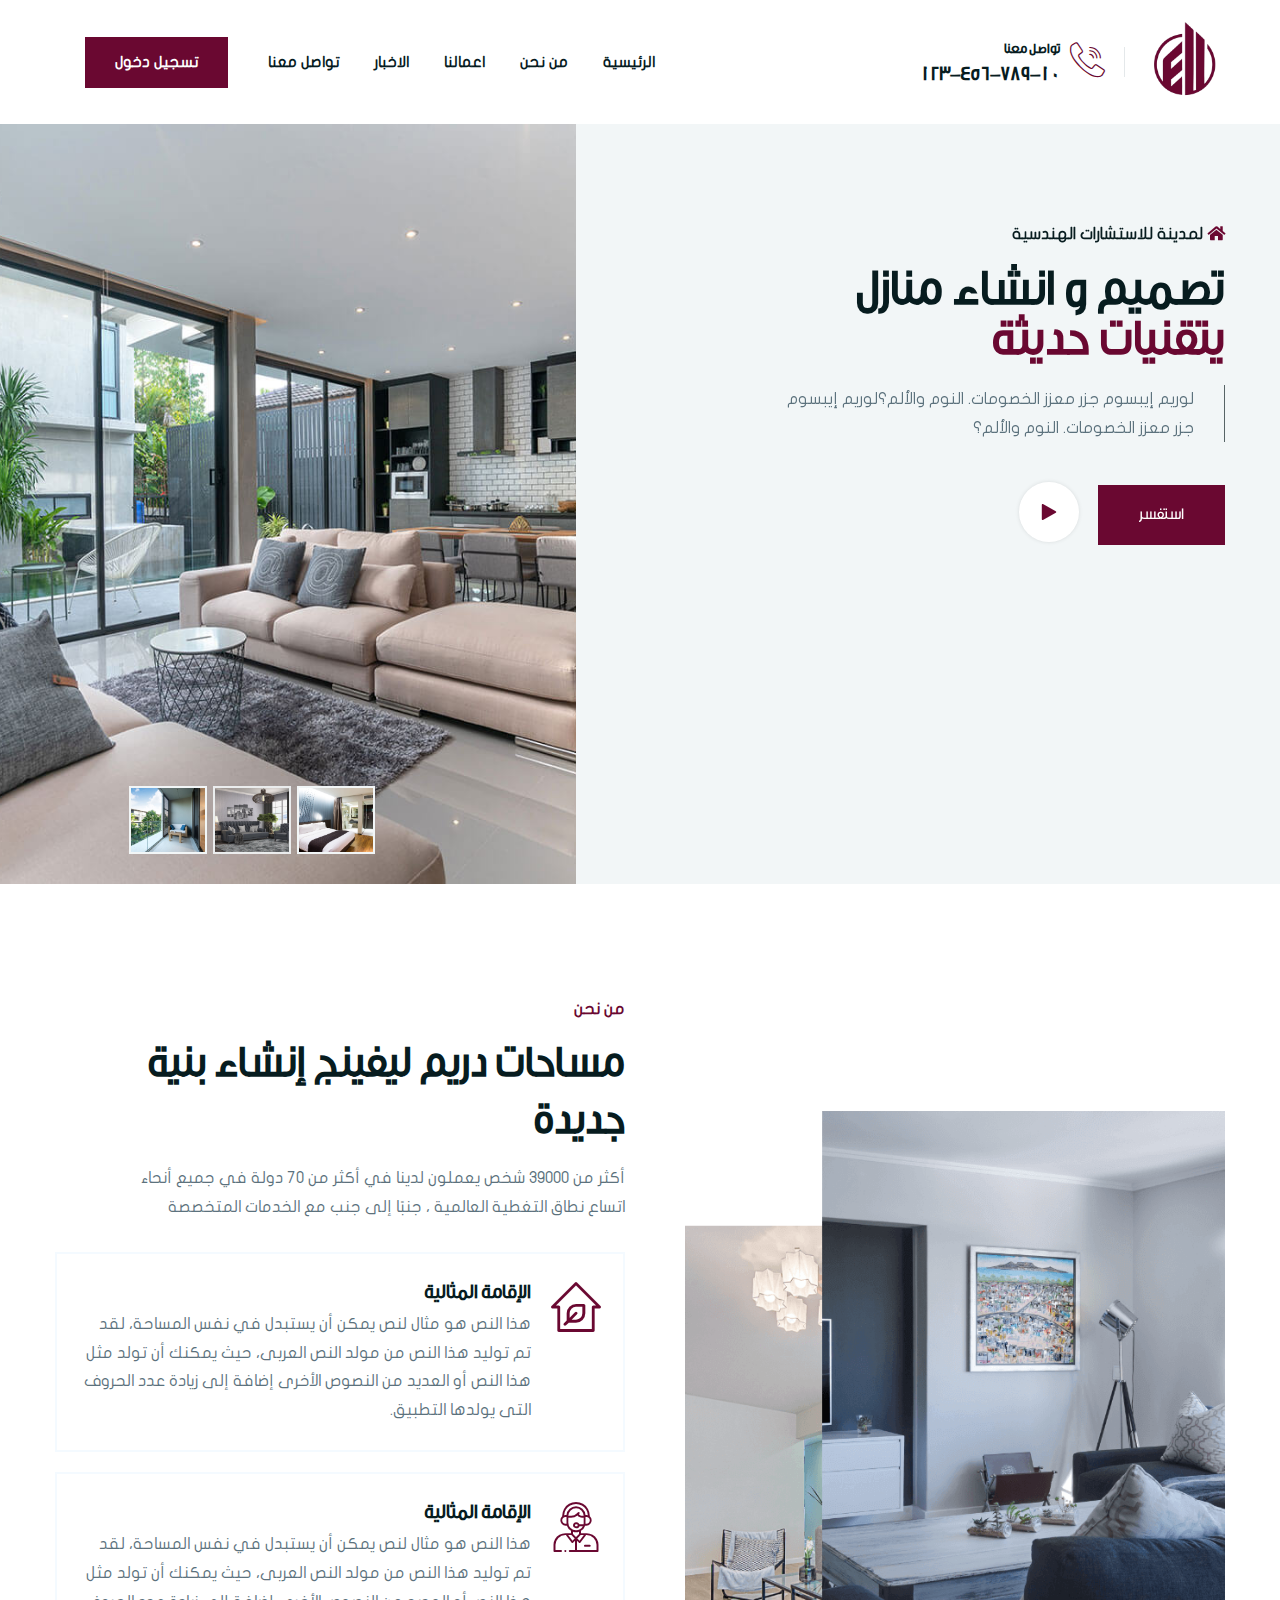
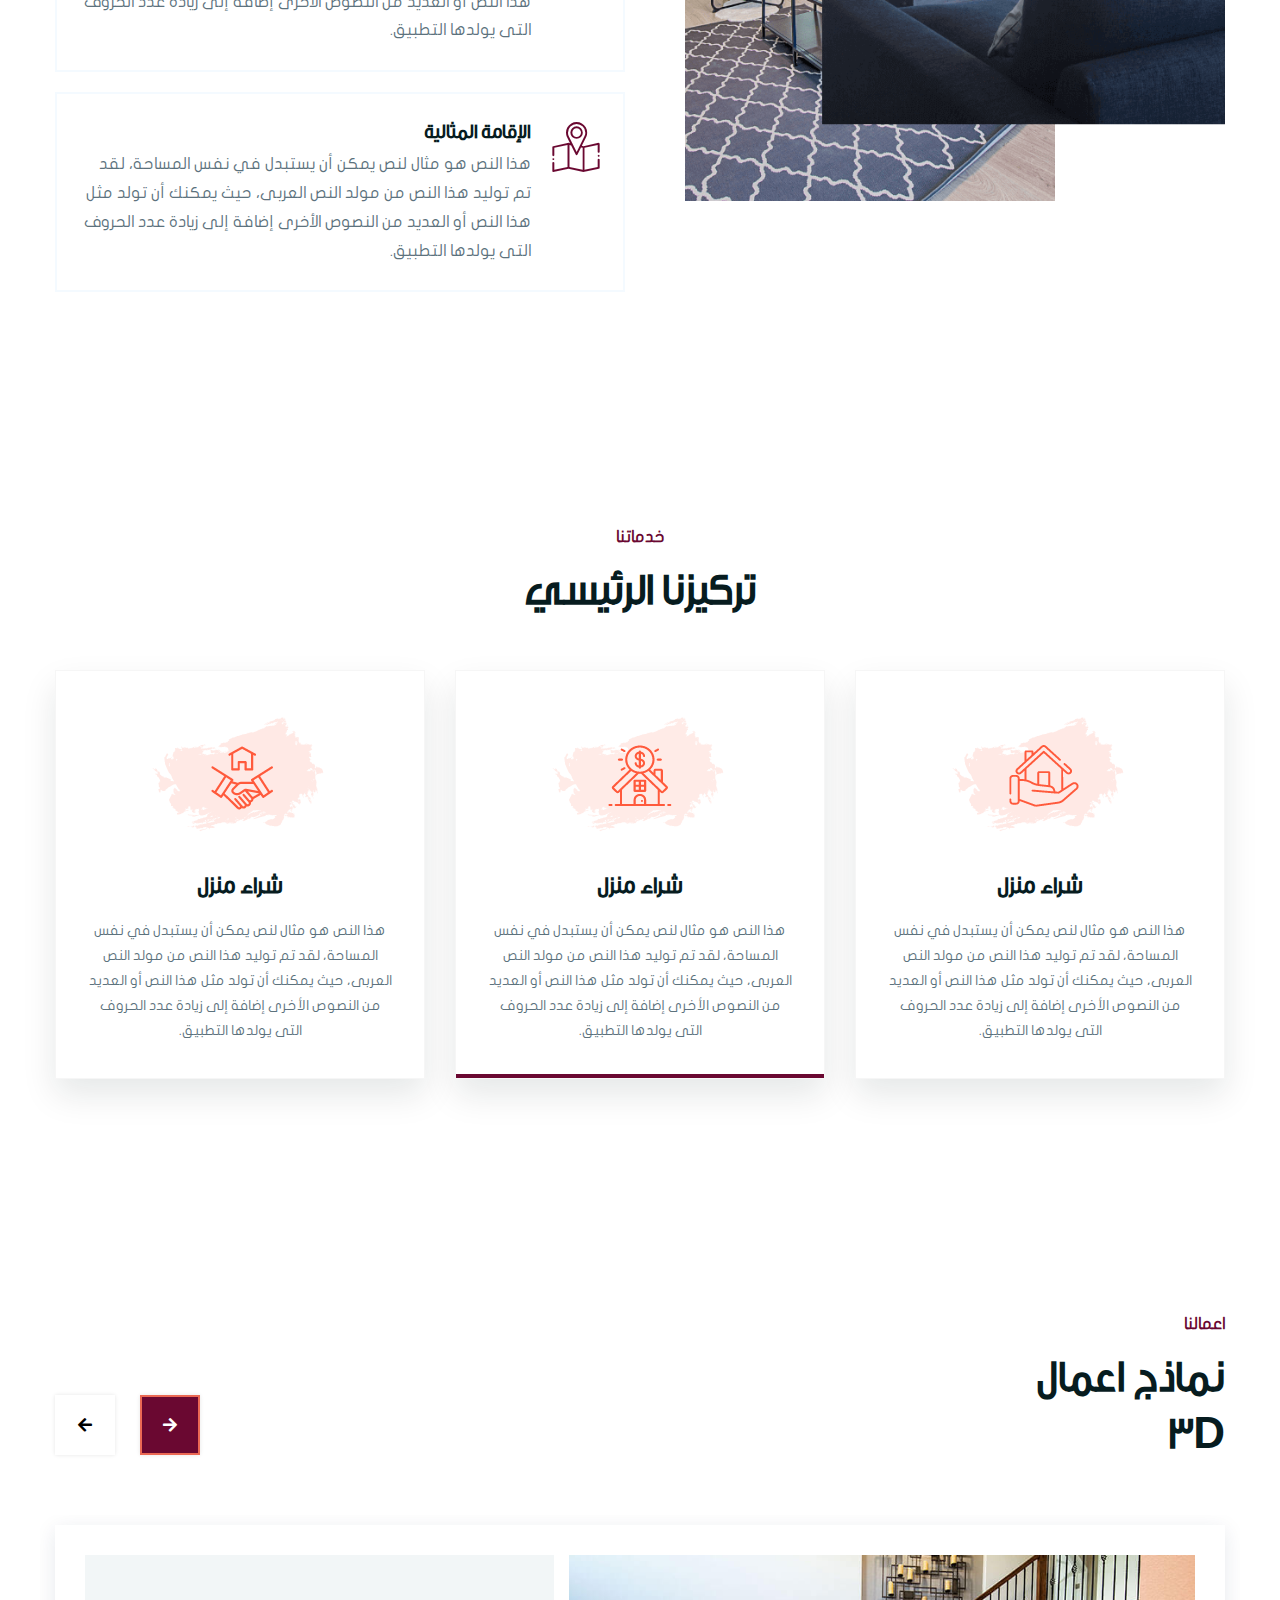
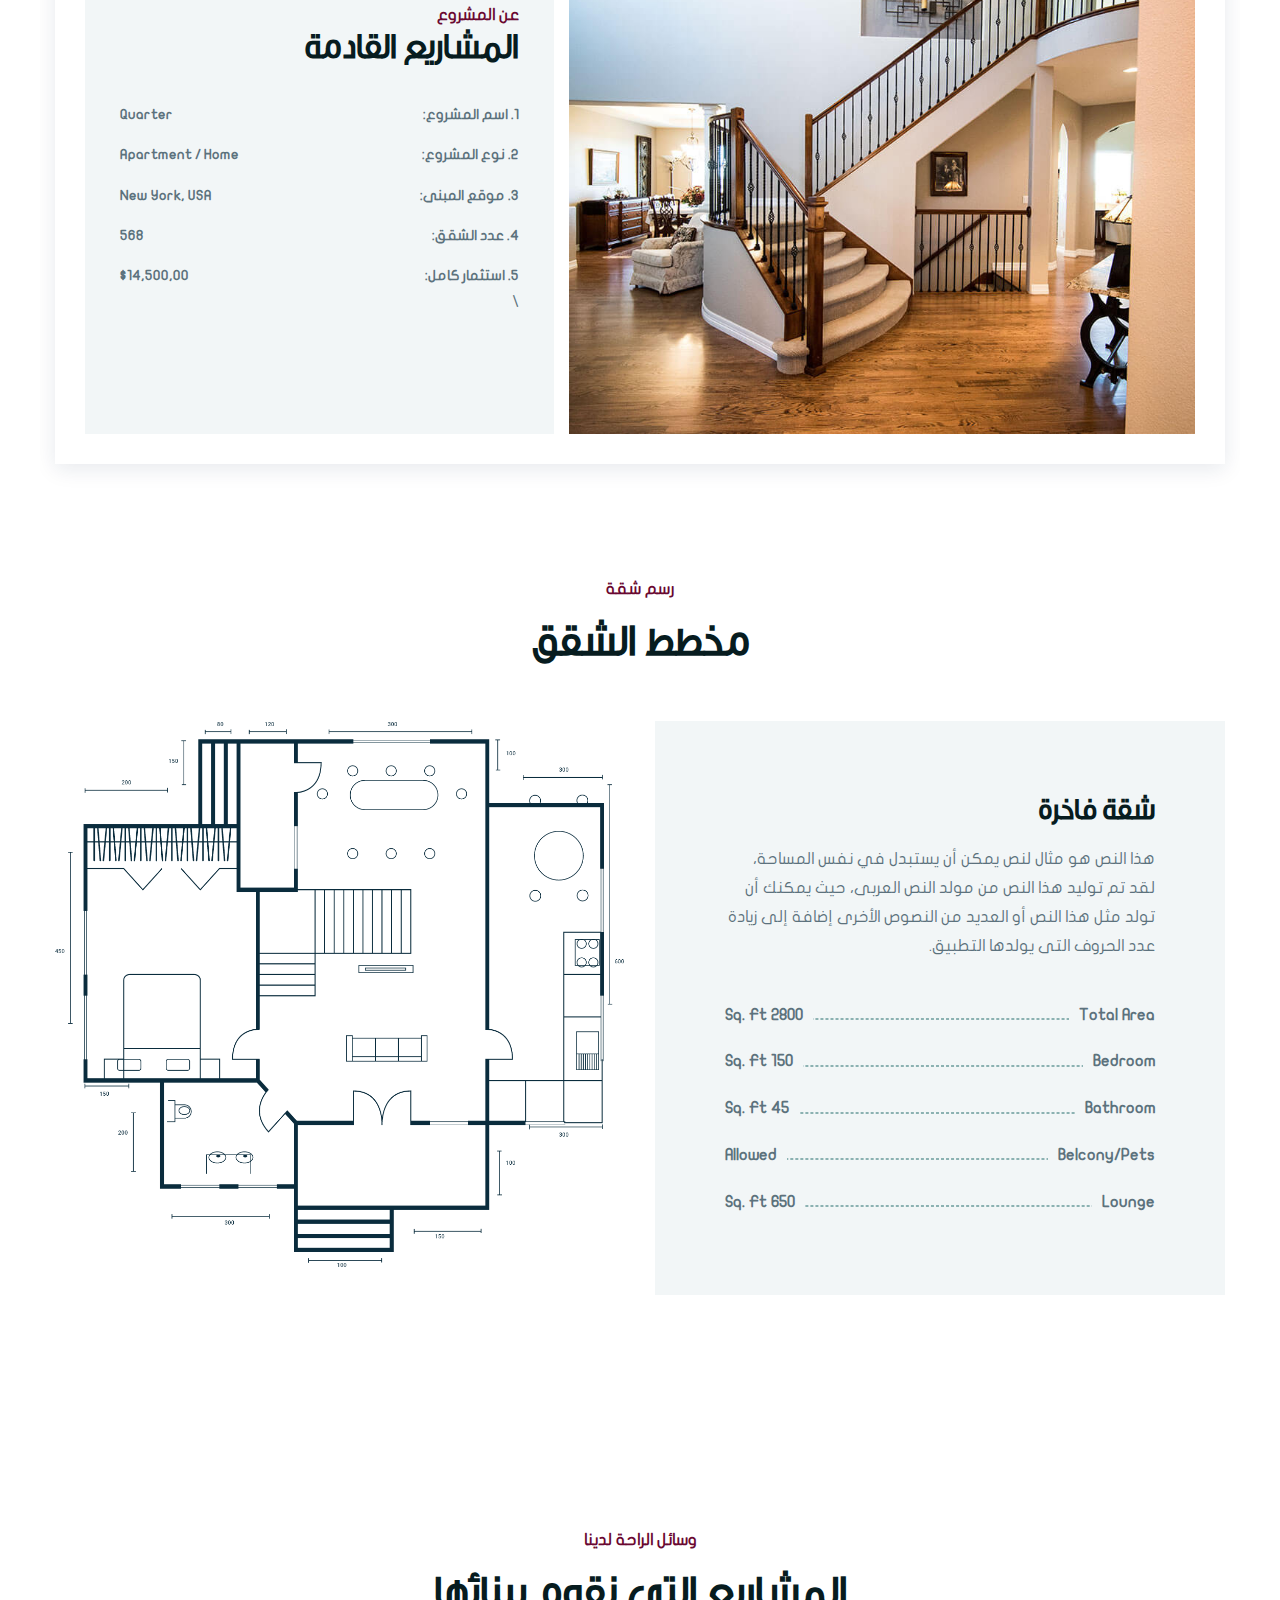
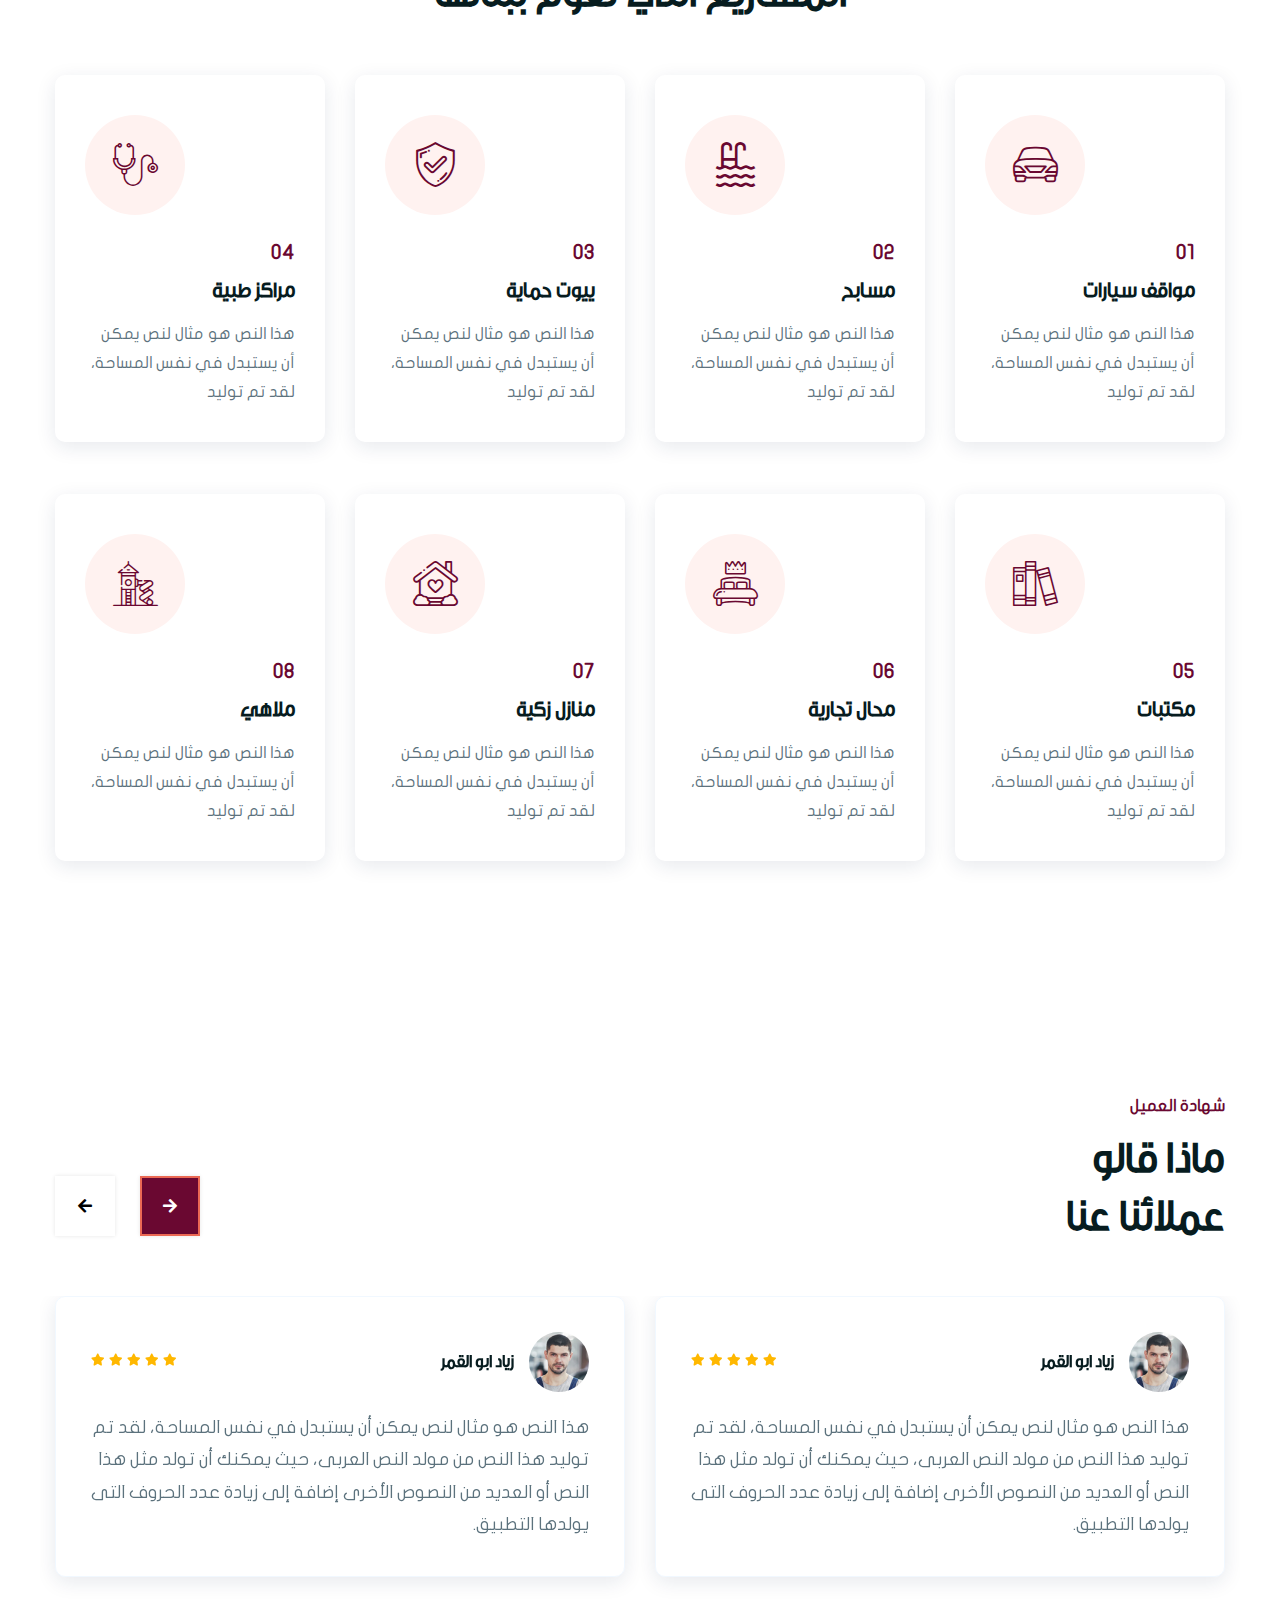
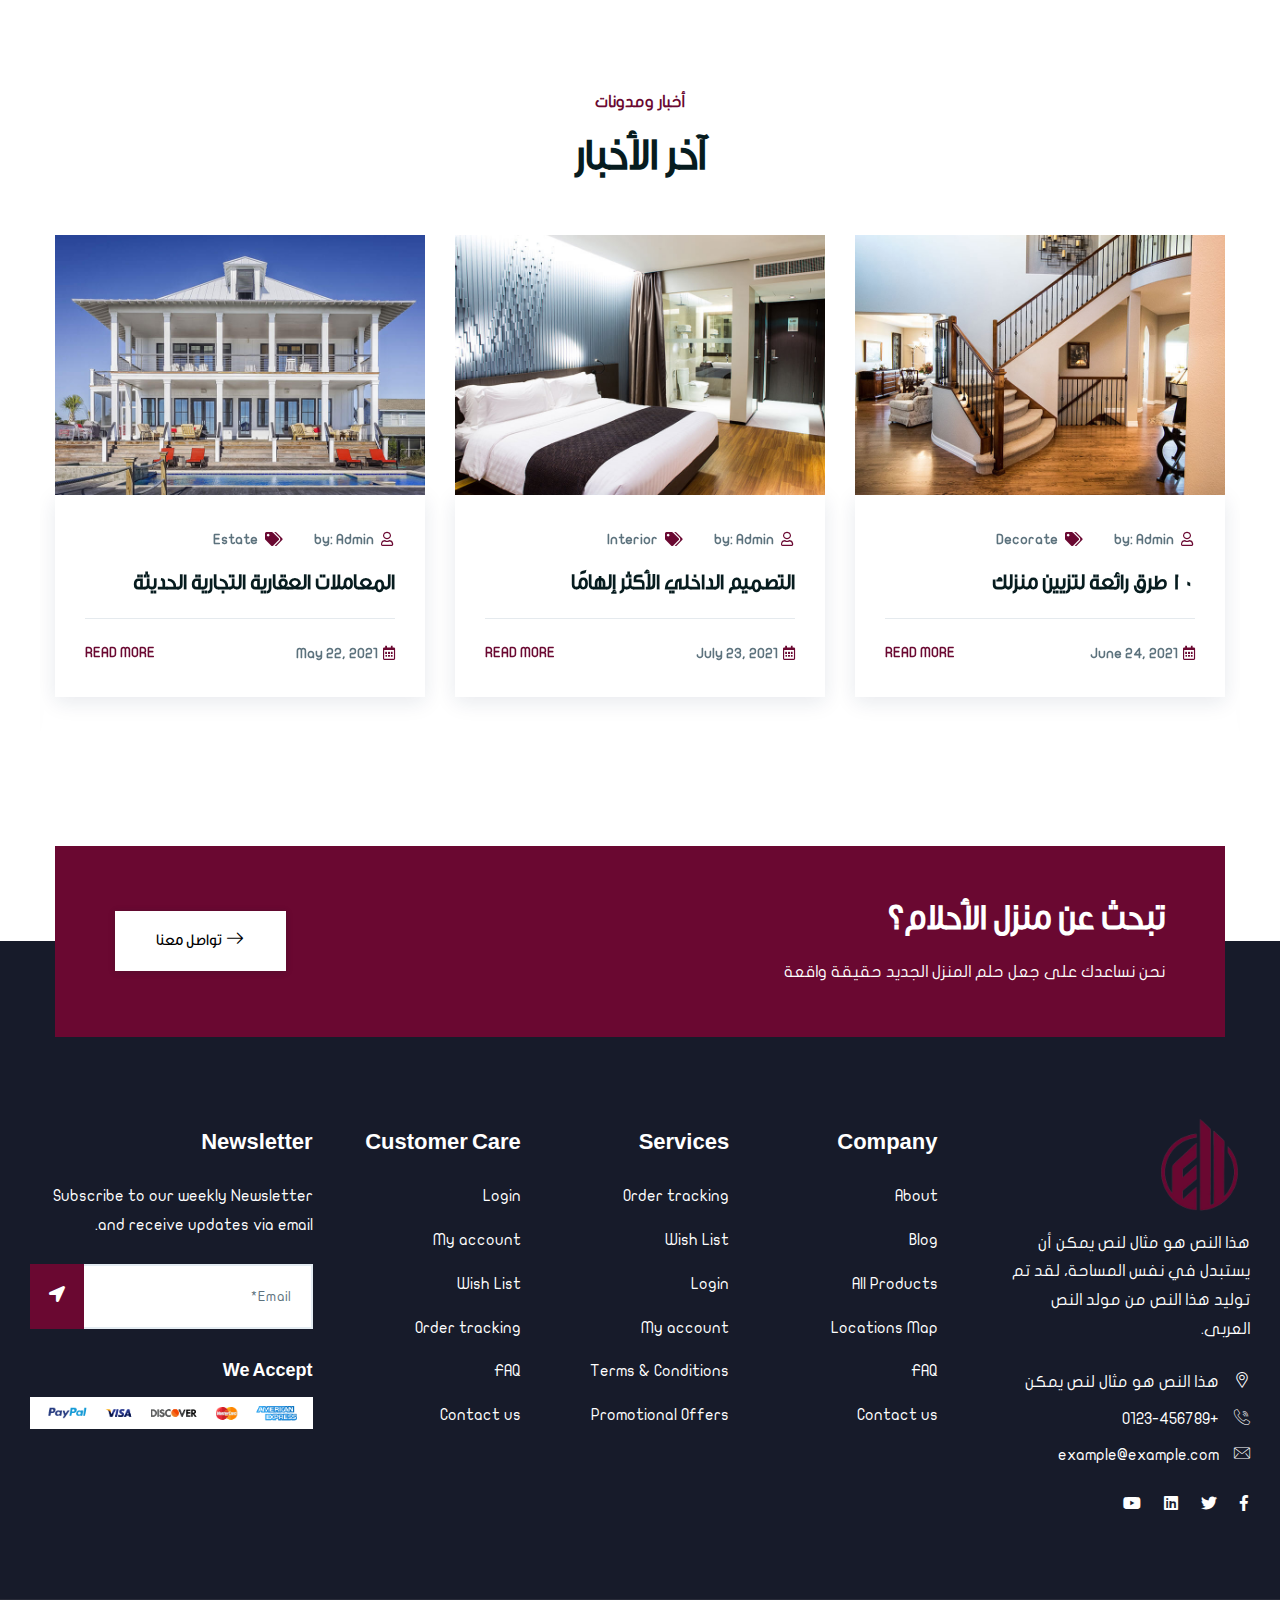
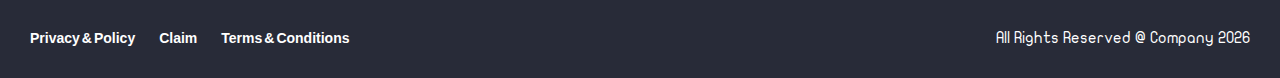
==== commit cd836f15: "hi" ====
--- a/index.html
+++ b/index.html
@@ -316,8 +316,8 @@
                                                     <i class="fa fa-play"></i>
                                                 </a>
                                             </div>
-                                            <h6 class="slide-sub-title white-color--- animated"><span><i class="fas fa-home"></i></span> وكالة عقارات</h6>
-                                            <h1 class="slide-title animated ">البحث والعثور <br><span>فخم. ترف</span> منزل</h1>
+                                            <h6 class="slide-sub-title white-color--- animated"><span><i class="fas fa-home"></i></span> لمدينة للاستشارات الهندسية</h6>
+                                            <h1 class="slide-title animated "> تصميم و انشاء منازل<br><span>يتقنيات حديثة</span> </h1>
                                             <div class="slide-brief animated">
                                                 <p>لوريم إيبسوم جزر معزز الخصومات. النوم والألم؟لوريم إيبسوم جزر معزز الخصومات. النوم والألم؟</p>
                                             </div>
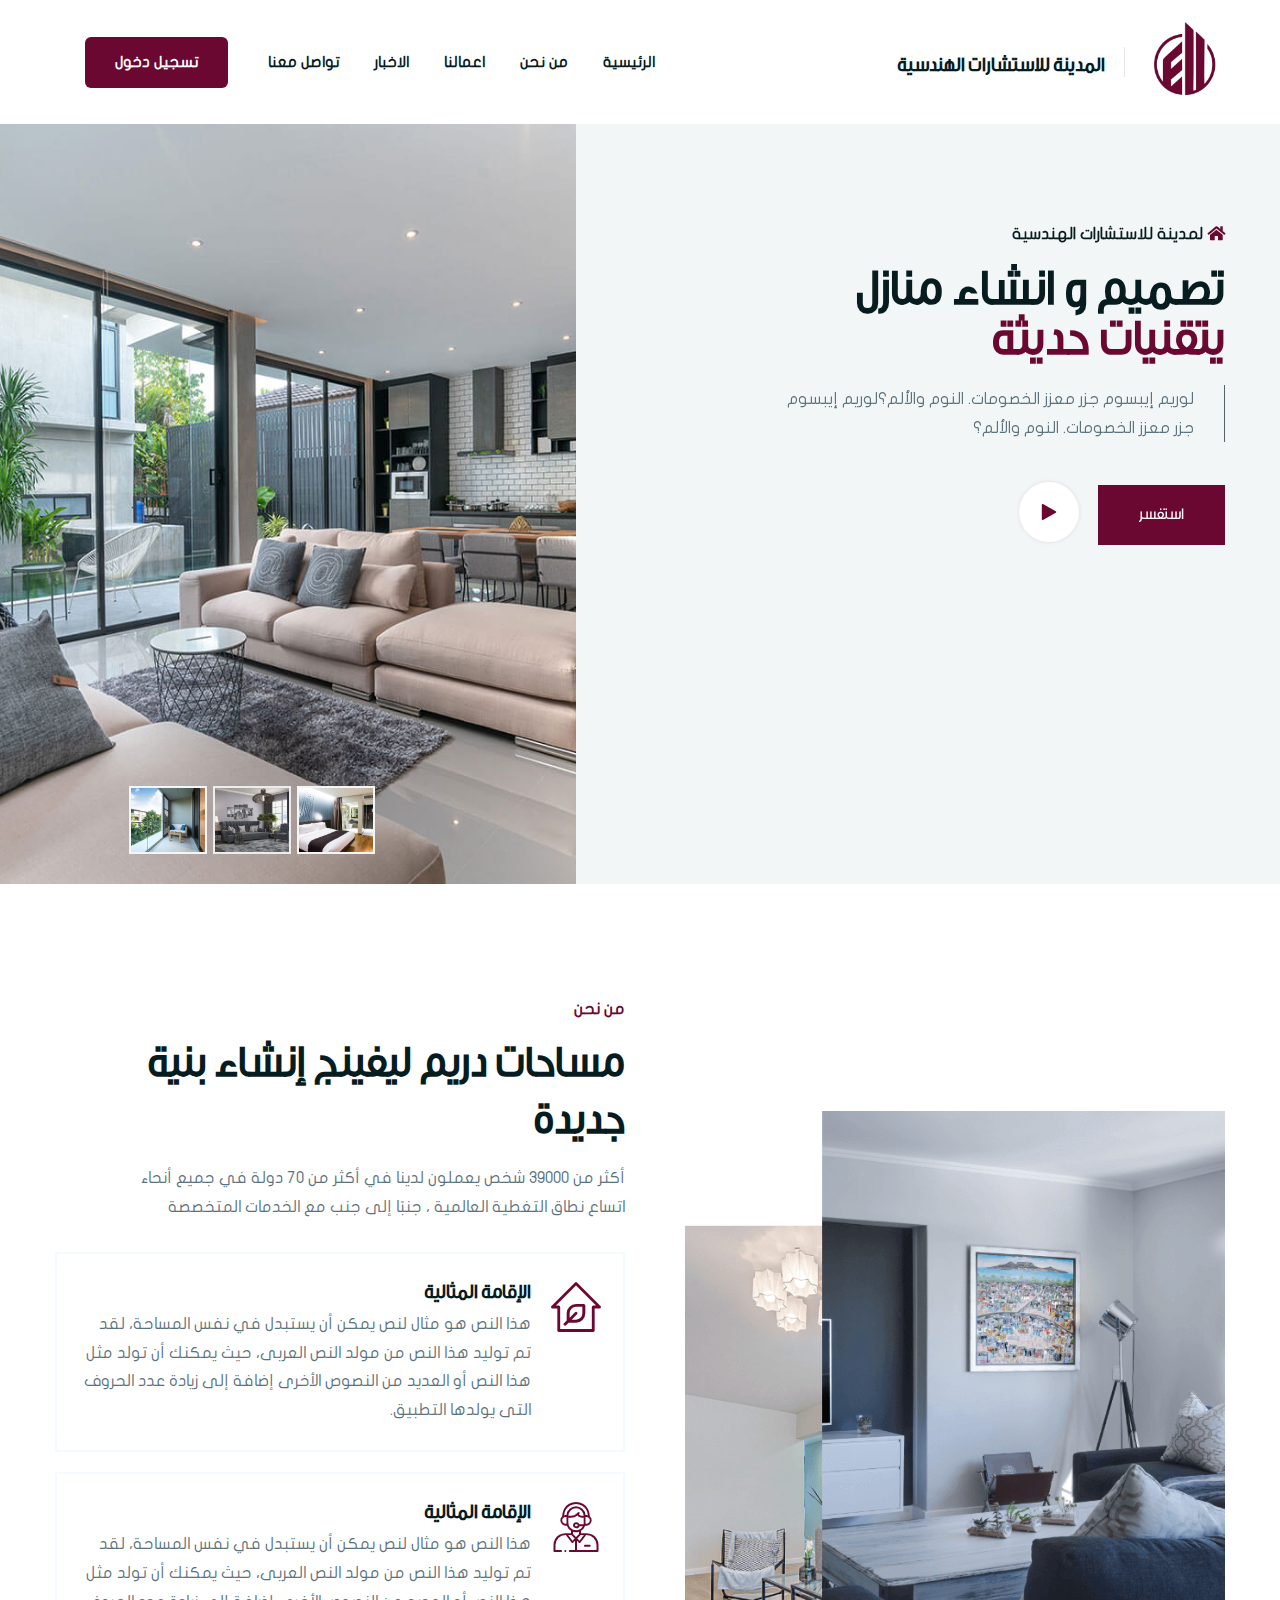
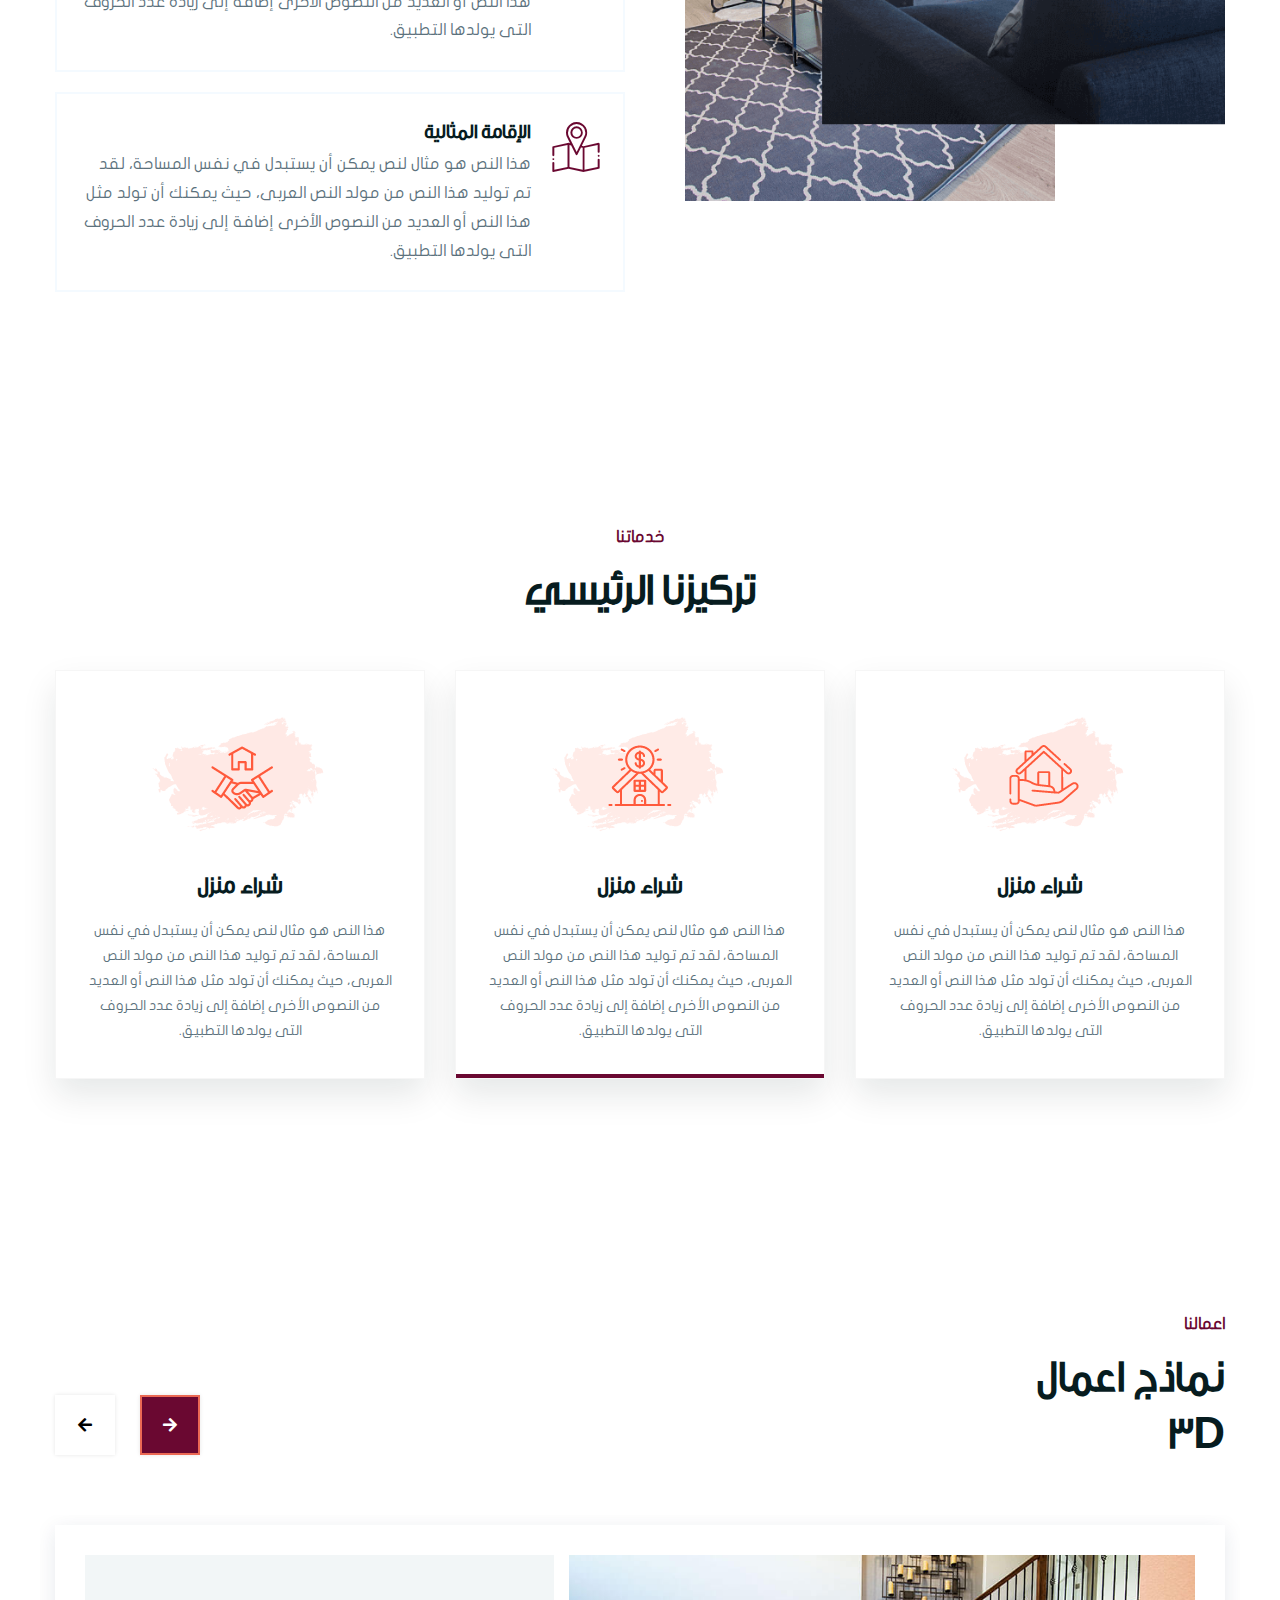
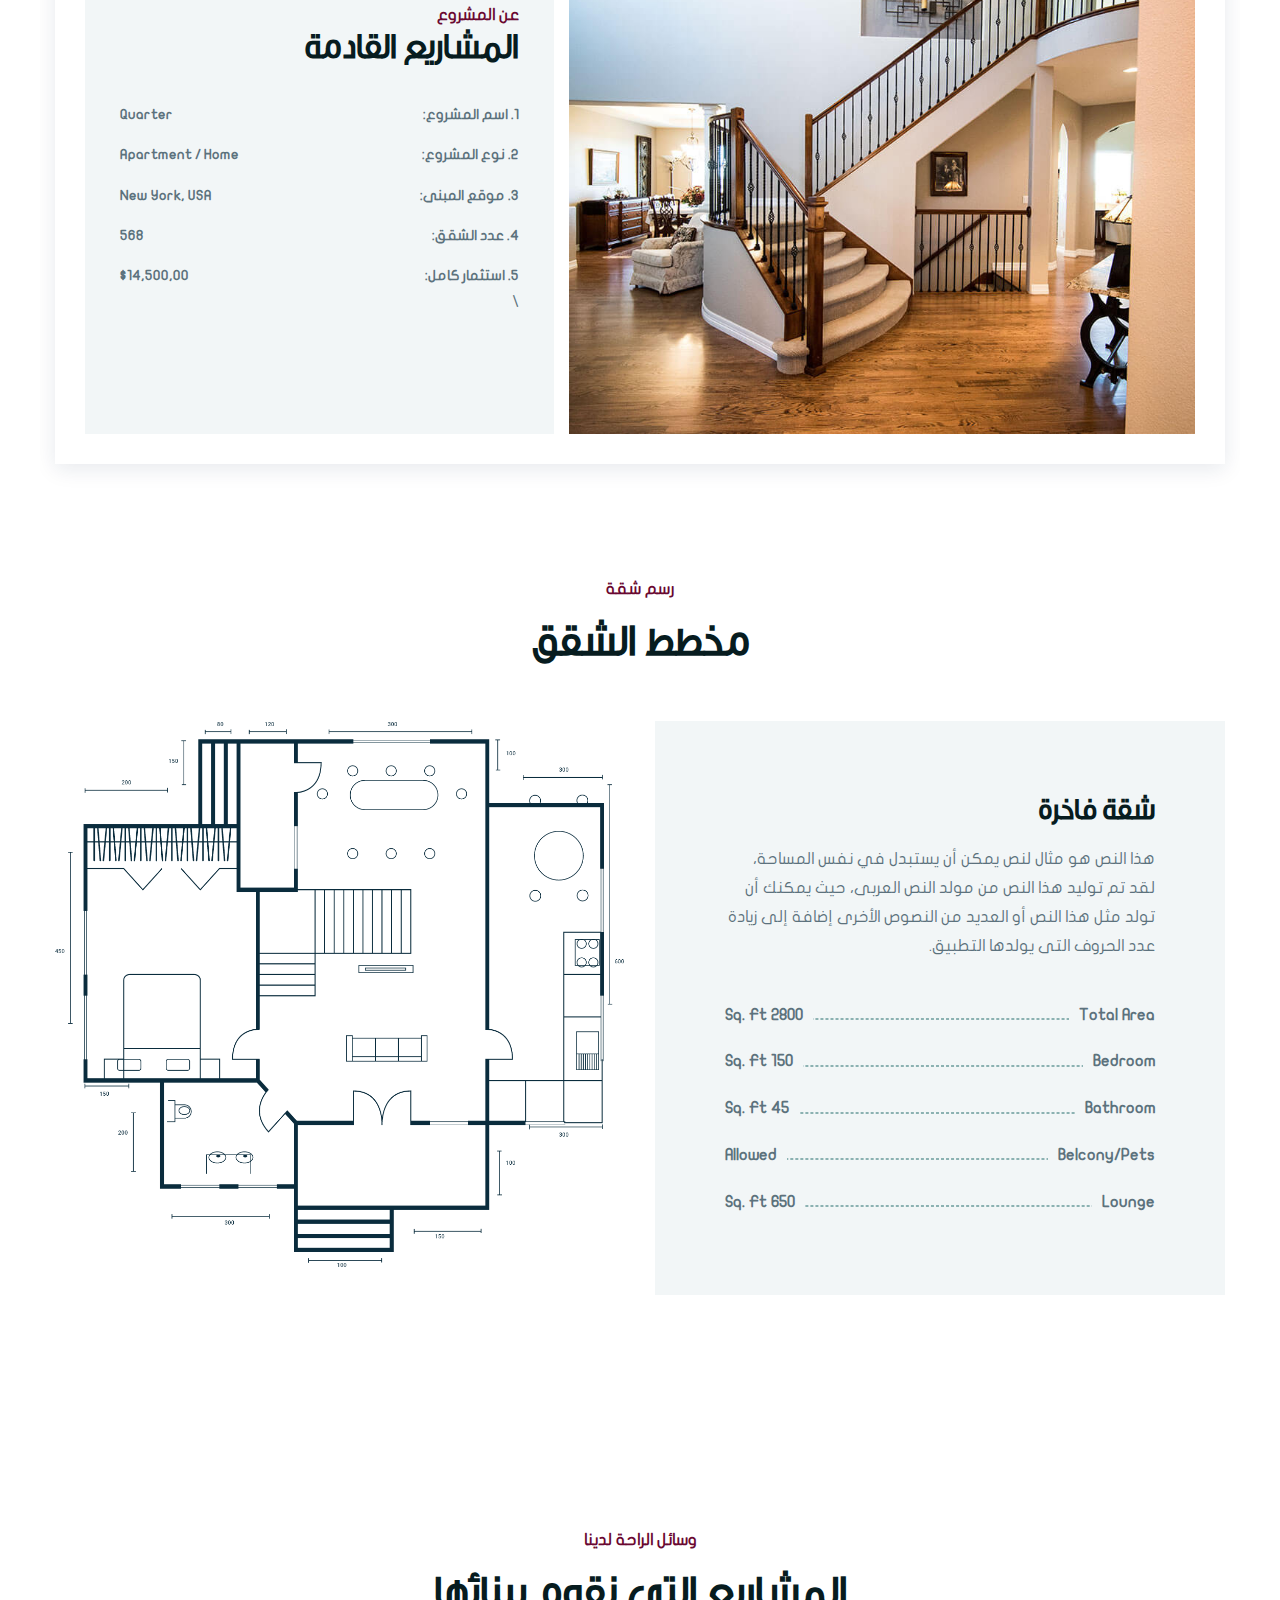
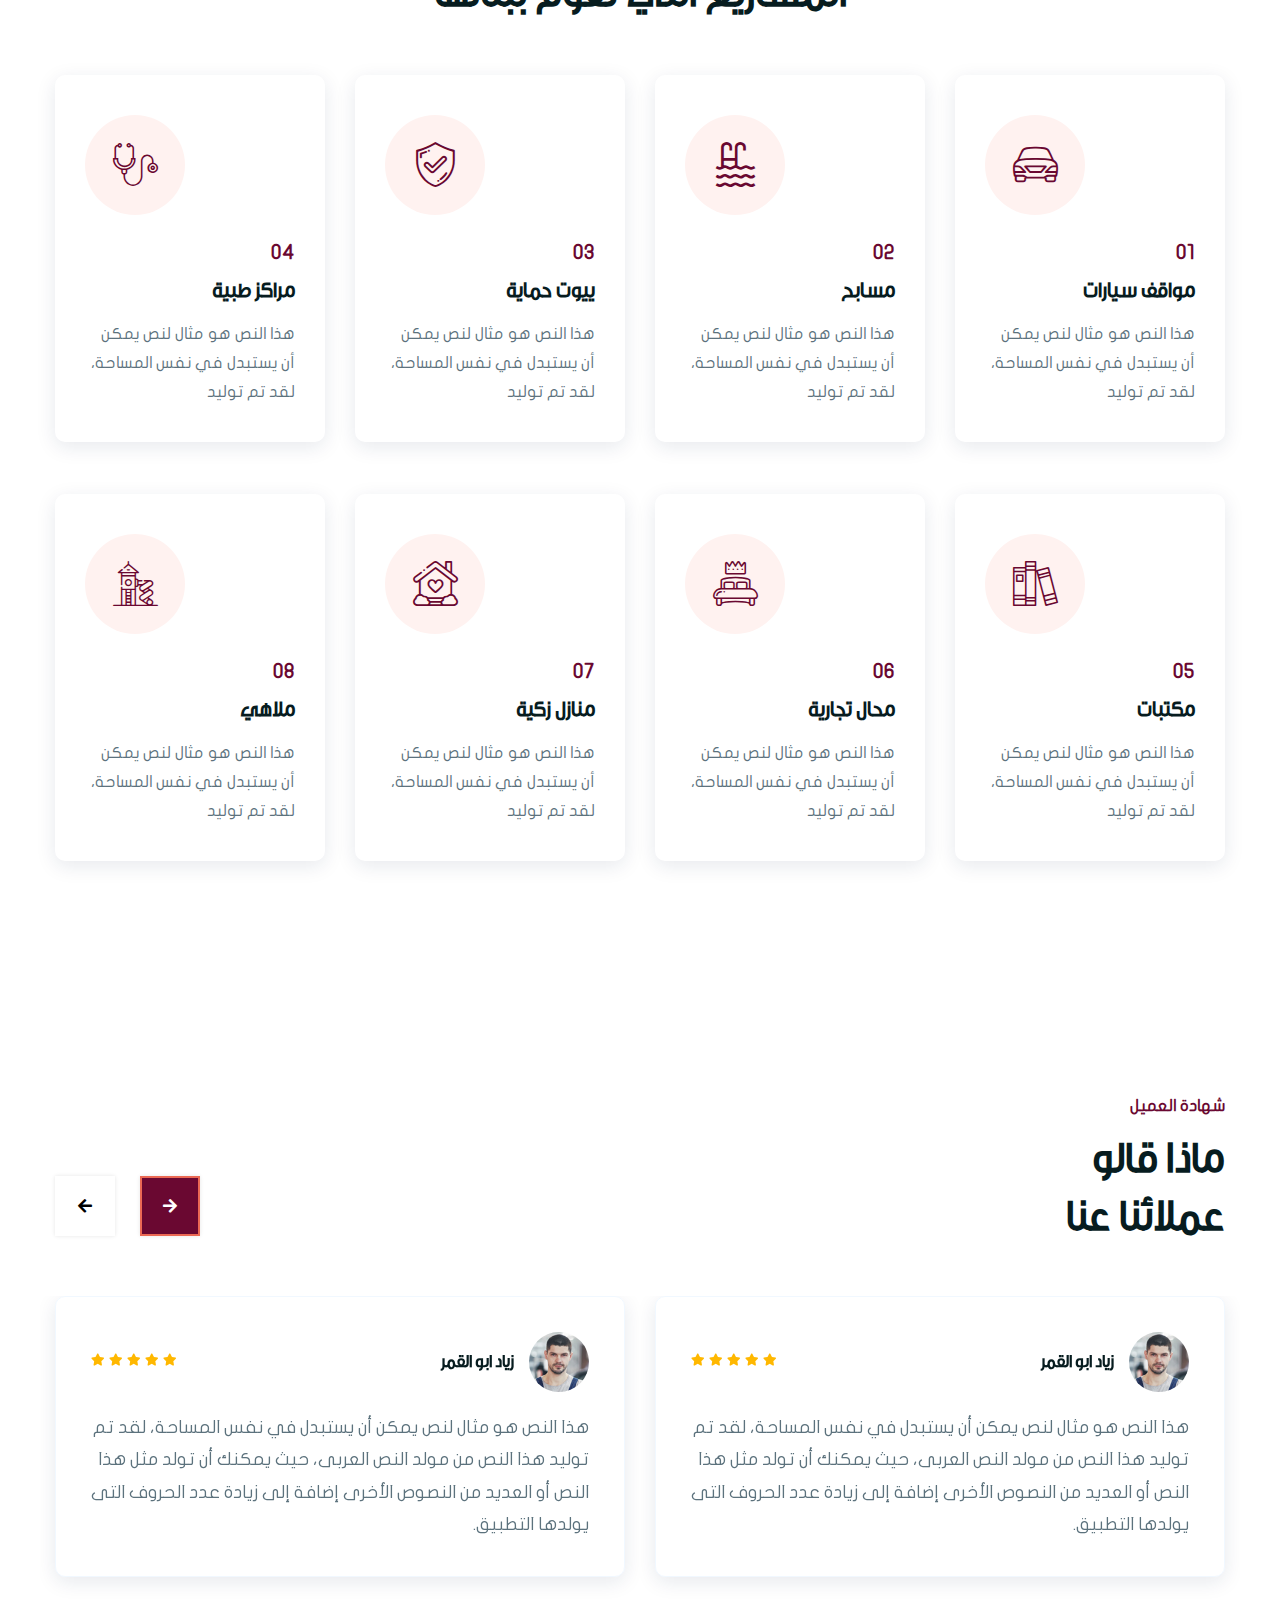
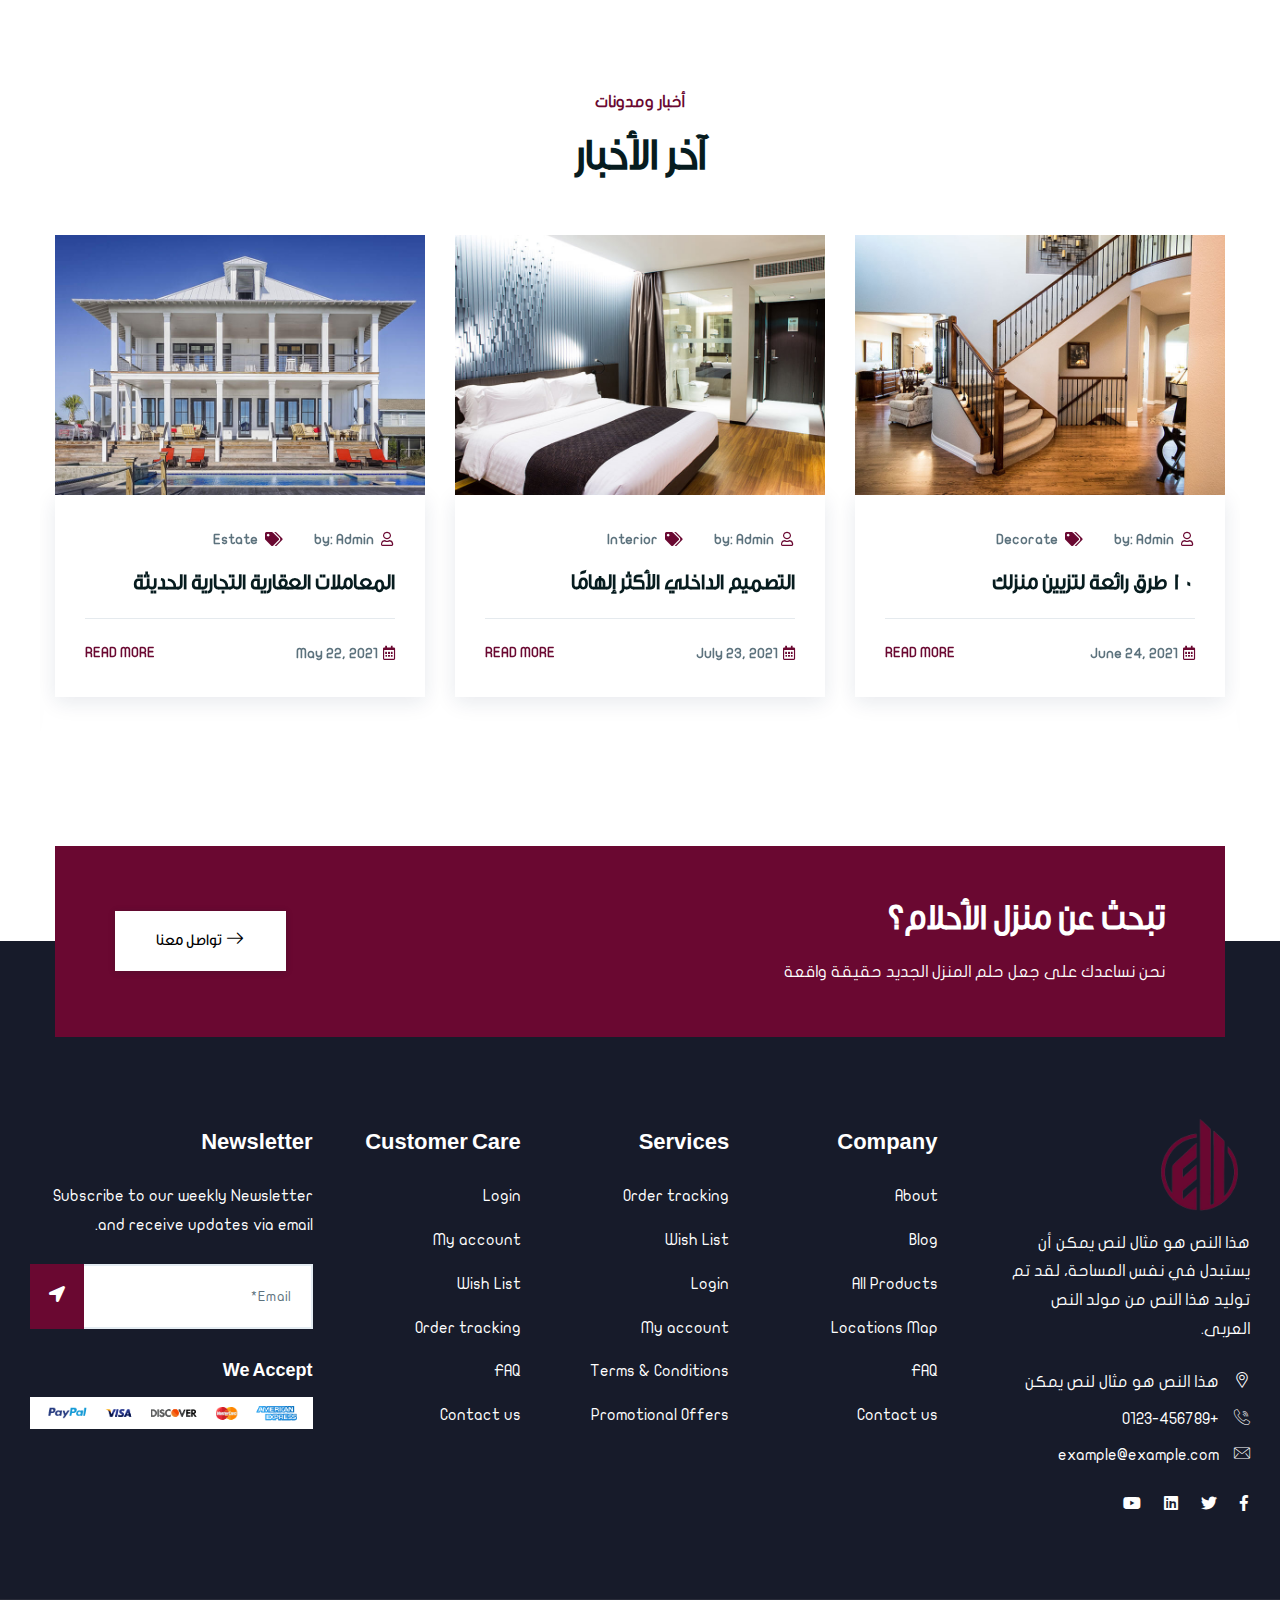
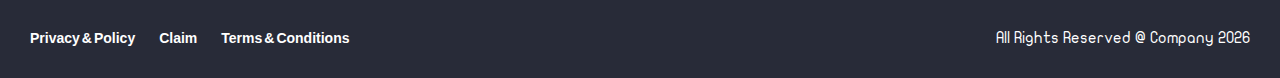
==== commit 9c6444a2: "ziad" ====
--- a/index.html
+++ b/index.html
@@ -97,12 +97,12 @@
                                 <a href="index.html"><img src="img/logo.png" width="80px" alt="Logo"></a>
                             </div>
                             <div class="get-support clearfix">
-                                <div class="get-support-icon">
+                                <div class="get-support-icon d-none">
                                     <i class="icon-call"></i>
                                 </div>
                                 <div class="get-support-info">
-                                    <h6>تواصل معنا</h6>
-                                    <h4><a href="tel:+123456789">123-456-789-10</a></h4>
+                                 
+                                    <h4><a href="tel:+123456789">المدينة للاستشارات الهندسية</a></h4>
                                 </div>
                             </div>
                         </div>
@@ -112,16 +112,16 @@
                             <nav>
                                 <div class="ltn__main-menu">
                                     <ul>
-                                        <li><a href="index-2.html#">الرئيسية</a>
+                                        <li><a href="index.html">الرئيسية</a>
                                          
                                         </li>
-                                        <li><a href="index-2.html#">من نحن</a>
+                                        <li><a href="about.html">من نحن</a>
                                     
                                         </li>
-                                        <li><a href="index-2.html#">اعمالنا</a>
+                                        <li><a href="portfolio.html">اعمالنا</a>
                                     
                                         </li>
-                                        <li><a href="index-2.html#">الاخبار</a>
+                                        <li><a href="news.html">الاخبار</a>
                                             <ul>
                                                 <li><a href="blog.html">News</a></li>
                                                 <li><a href="blog-grid.html">News Grid</a></li>
@@ -132,9 +132,9 @@
                                         </li>
 
                                     
-                                        <li><a href="contact.html">تواصل معنا</a></li>
+                                        <li><a href="contact_us.html">تواصل معنا</a></li>
                                         <li class="special-link">
-                                            <a href="add-listing.html">تسجيل دخول</a>
+                                            <a href="login.html">تسجيل دخول</a>
                                         </li>
                                     </ul>
                                 </div>
@@ -179,52 +179,16 @@
             </div>
             <div class="ltn__utilize-menu">
                 <ul>
-                    <li><a href="index-2.html#">Home</a>
-                        <ul class="sub-menu">
-                            <li><a href="index.html">Home Style 01</a></li>
-                            <li><a href="index-2.html">Home Style 02</a></li>
-                            <li><a href="index-3.html">Home Style 03</a></li>
-                            <li><a href="index-4.html">Home Style 04</a></li>
-                            <li><a href="index-5.html">Home Style 05  <span class="menu-item-badge">video</span></a></li>
-                            <li><a href="index-6.html">Home Style 06</a></li>
-                            <li><a href="index-7.html">Home Style 07</a></li>
-                            <li><a href="index-8.html">Home Style 08</a></li>
-                            <li><a href="index-9.html">Home Style 09</a></li>
-                            <li><a href="index-10.html">Home Style 10 <span class="menu-item-badge">Map</span></a></li>
-                            <li><a href="index-11.html">Home Style 11</a></li>
-                        </ul>
+                    <li><a href="index.html">الرئيسية</a>
+                     
                     </li>
-                    <li><a href="index-2.html#">About</a>
-                        <ul class="sub-menu">
-                            <li><a href="about.html">About</a></li>
-                            <li><a href="service.html">Services</a></li>
-                            <li><a href="service-details.html">Service Details</a></li>
-                            <li><a href="portfolio.html">Portfolio</a></li>
-                            <li><a href="portfolio-2.html">Portfolio - 02</a></li>
-                            <li><a href="portfolio-details.html">Portfolio Details</a></li>
-                            <li><a href="team.html">Team</a></li>
-                            <li><a href="team-details.html">Team Details</a></li>
-                            <li><a href="faq.html">FAQ</a></li>
-                            <li><a href="locations.html">Google Map Locations</a></li>
-                        </ul>
+                    <li><a href="about.html">من نحن</a>
+                
                     </li>
-                    <li><a href="index-2.html#">Shop</a>
-                        <ul class="sub-menu">
-                            <li><a href="shop.html">Shop</a></li>
-                            <li><a href="shop-grid.html">Shop Grid</a></li>
-                            <li><a href="shop-left-sidebar.html">Shop Left sidebar</a></li>
-                            <li><a href="shop-right-sidebar.html">Shop right sidebar</a></li>
-                            <li><a href="product-details.html">Shop details </a></li>
-                            <li><a href="cart.html">Cart</a></li>
-                            <li><a href="wishlist.html">Wishlist</a></li>
-                            <li><a href="checkout.html">Checkout</a></li>
-                            <li><a href="order-tracking.html">Order Tracking</a></li>
-                            <li><a href="account.html">My Account</a></li>
-                            <li><a href="login.html">Sign in</a></li>
-                            <li><a href="register.html">Register</a></li>
-                        </ul>
+                    <li><a href="portfolio.html">اعمالنا</a>
+                
                     </li>
-                    <li><a href="index-2.html#">News</a>
+                    <li><a href="news.html">الاخبار</a>
                         <ul class="sub-menu">
                             <li><a href="blog.html">News</a></li>
                             <li><a href="blog-grid.html">News Grid</a></li>
@@ -233,58 +197,15 @@
                             <li><a href="blog-details.html">News details</a></li>
                         </ul>
                     </li>
-                    <li><a href="index-2.html#">Pages</a>
-                        <ul class="sub-menu">
-                            <li><a href="about.html">About</a></li>
-                            <li><a href="service.html">Services</a></li>
-                            <li><a href="service-details.html">Service Details</a></li>
-                            <li><a href="portfolio.html">Portfolio</a></li>
-                            <li><a href="portfolio-2.html">Portfolio - 02</a></li>
-                            <li><a href="portfolio-details.html">Portfolio Details</a></li>
-                            <li><a href="team.html">Team</a></li>
-                            <li><a href="team-details.html">Team Details</a></li>
-                            <li><a href="faq.html">FAQ</a></li>
-                            <li><a href="history.html">History</a></li>
-                            <li><a href="add-listing.html">Add Listing</a></li>
-                            <li><a href="locations.html">Google Map Locations</a></li>
-                            <li><a href="404.html">404</a></li>
-                            <li><a href="contact.html">Contact</a></li>
-                            <li><a href="coming-soon.html">Coming Soon</a></li>
-                        </ul>
-                    </li>
-                    <li><a href="contact.html">Contact</a></li>
-                </ul>
-            </div>
-            <div class="ltn__utilize-buttons ltn__utilize-buttons-2">
-                <ul>
-                    <li>
-                        <a href="account.html" title="My Account">
-                            <span class="utilize-btn-icon">
-                                <i class="far fa-user"></i>
-                            </span>
-                            My Account
-                        </a>
-                    </li>
-                    <li>
-                        <a href="wishlist.html" title="Wishlist">
-                            <span class="utilize-btn-icon">
-                                <i class="far fa-heart"></i>
-                                <sup>3</sup>
-                            </span>
-                            Wishlist
-                        </a>
-                    </li>
-                    <li>
-                        <a href="cart.html" title="Shoping Cart">
-                            <span class="utilize-btn-icon">
-                                <i class="fas fa-shopping-cart"></i>
-                                <sup>5</sup>
-                            </span>
-                            Shoping Cart
-                        </a>
+
+                
+                    <li><a href="contact_us.html">تواصل معنا</a></li>
+                    <li class="special-link">
+                        <a href="login.html">تسجيل دخول</a>
                     </li>
                 </ul>
             </div>
+       
             <div class="ltn__social-media-2">
                 <ul>
                     <li><a href="index-2.html#" title="Facebook"><i class="fab fa-facebook-f"></i></a></li>
--- a/css/style.css
+++ b/css/style.css
@@ -4189,7 +4189,7 @@
   margin-left: 0px; }
 
 .ltn__main-menu > ul > li > a {
-  font-size: 18px;
+  font-size: 15px;
   padding: 20px 10px;
   display: inline-block;
   white-space: nowrap;
@@ -5125,7 +5125,8 @@
   .special-link a {
     background-color: var(--ltn__secondary-color);
     color: var(--white) !important;
-    padding: 12px 30px !important; }
+    padding: 12px 30px !important; 
+  border-radius: 6px;}
     .special-link a:hover {
       background-color: var(--section-bg-1);
       color: var(--ltn__primary-color) !important; }
@@ -14200,4 +14201,34 @@
   right: 0;
   left: auto; }
 
-/*# sourceMappingURL=style.css.map */+/*# sourceMappingURL=style.css.map */
+
+/* start policy */
+.policy .image_of_policy{
+  max-height: 450px;
+  overflow: hidden;
+  border-radius: 5px;
+}
+.policy p{
+  line-height: 2.2;
+  color: #000000ab;
+}
+.policy h2{
+  font-family: 'myFirstFont', sans-serif !important;
+
+}
+.policy h2::after{
+
+  content: '';
+  height: 3px;
+  background: #6a0831d3;
+  width: 63px;
+  display: block;
+  text-align: 3;
+
+  margin: 0 auto;
+  padding-top: 10;
+  margin-top: 10px;
+}
+
+/* end policy */